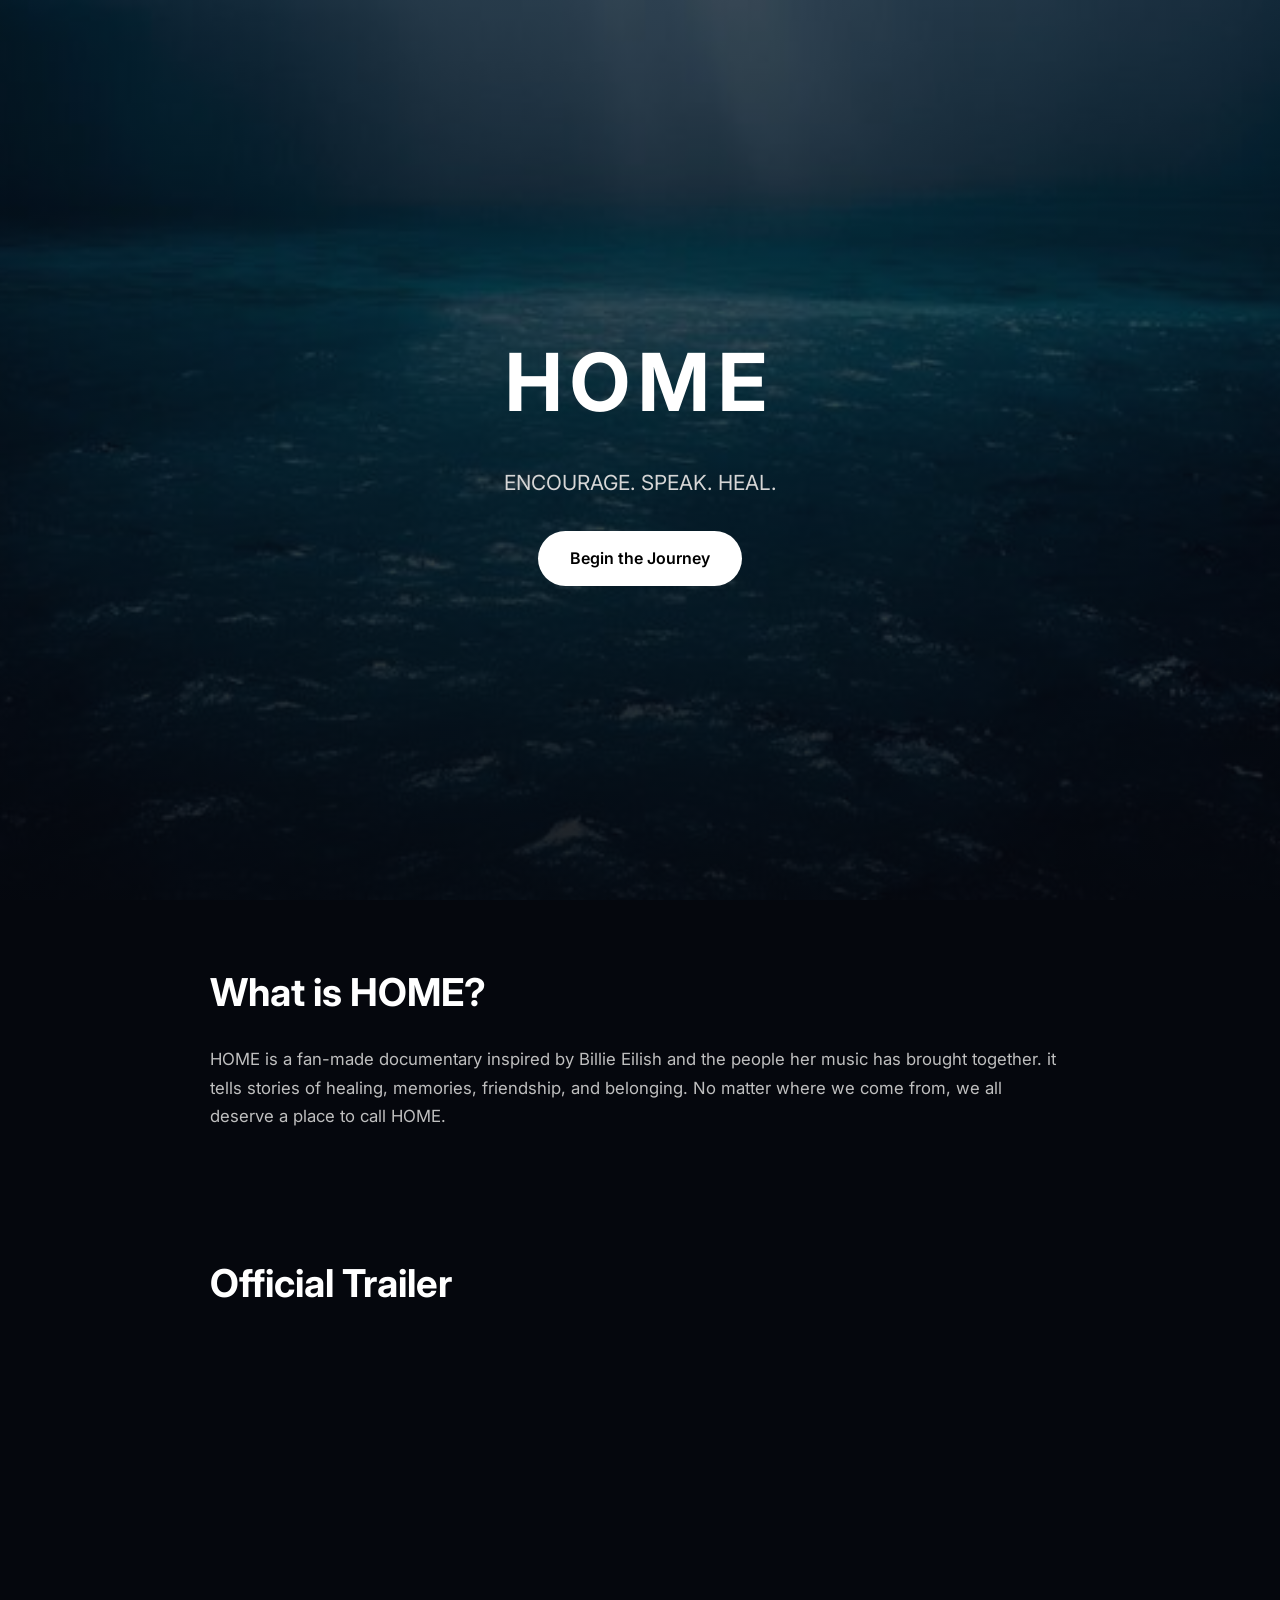
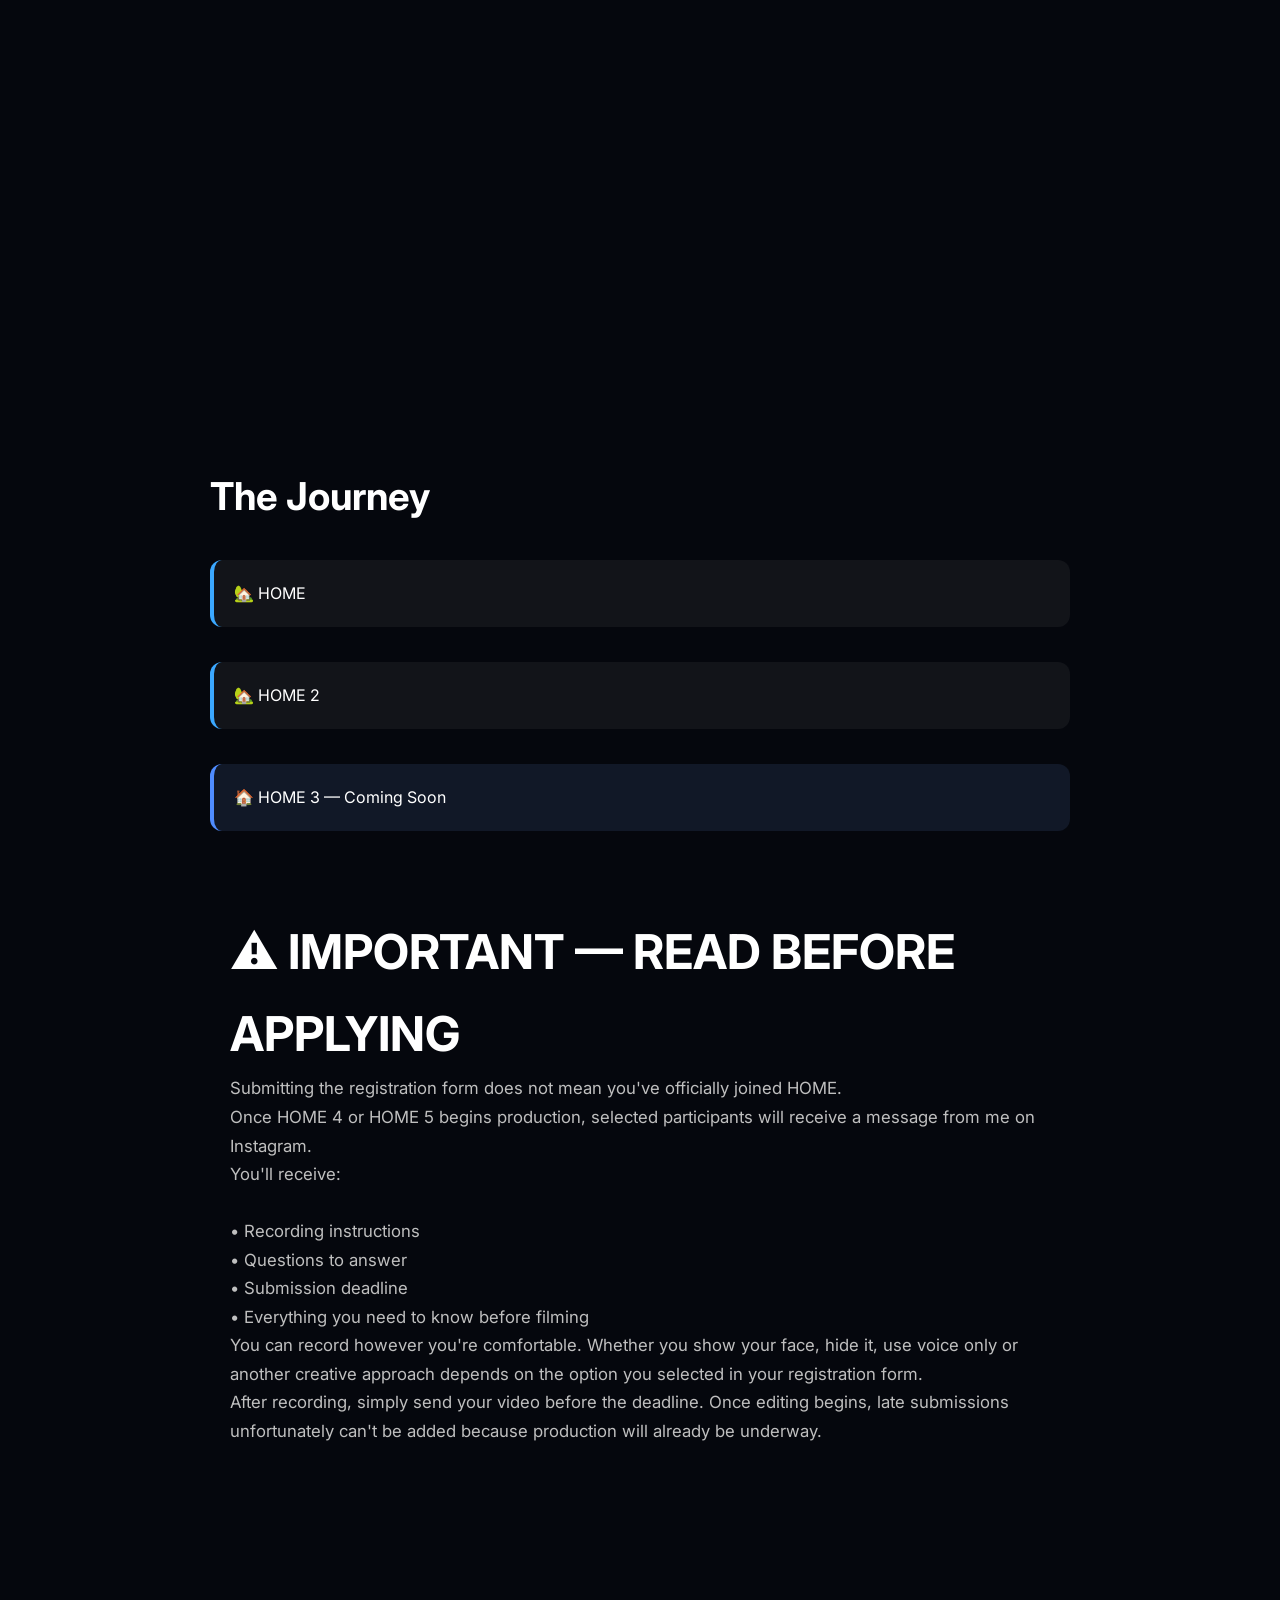
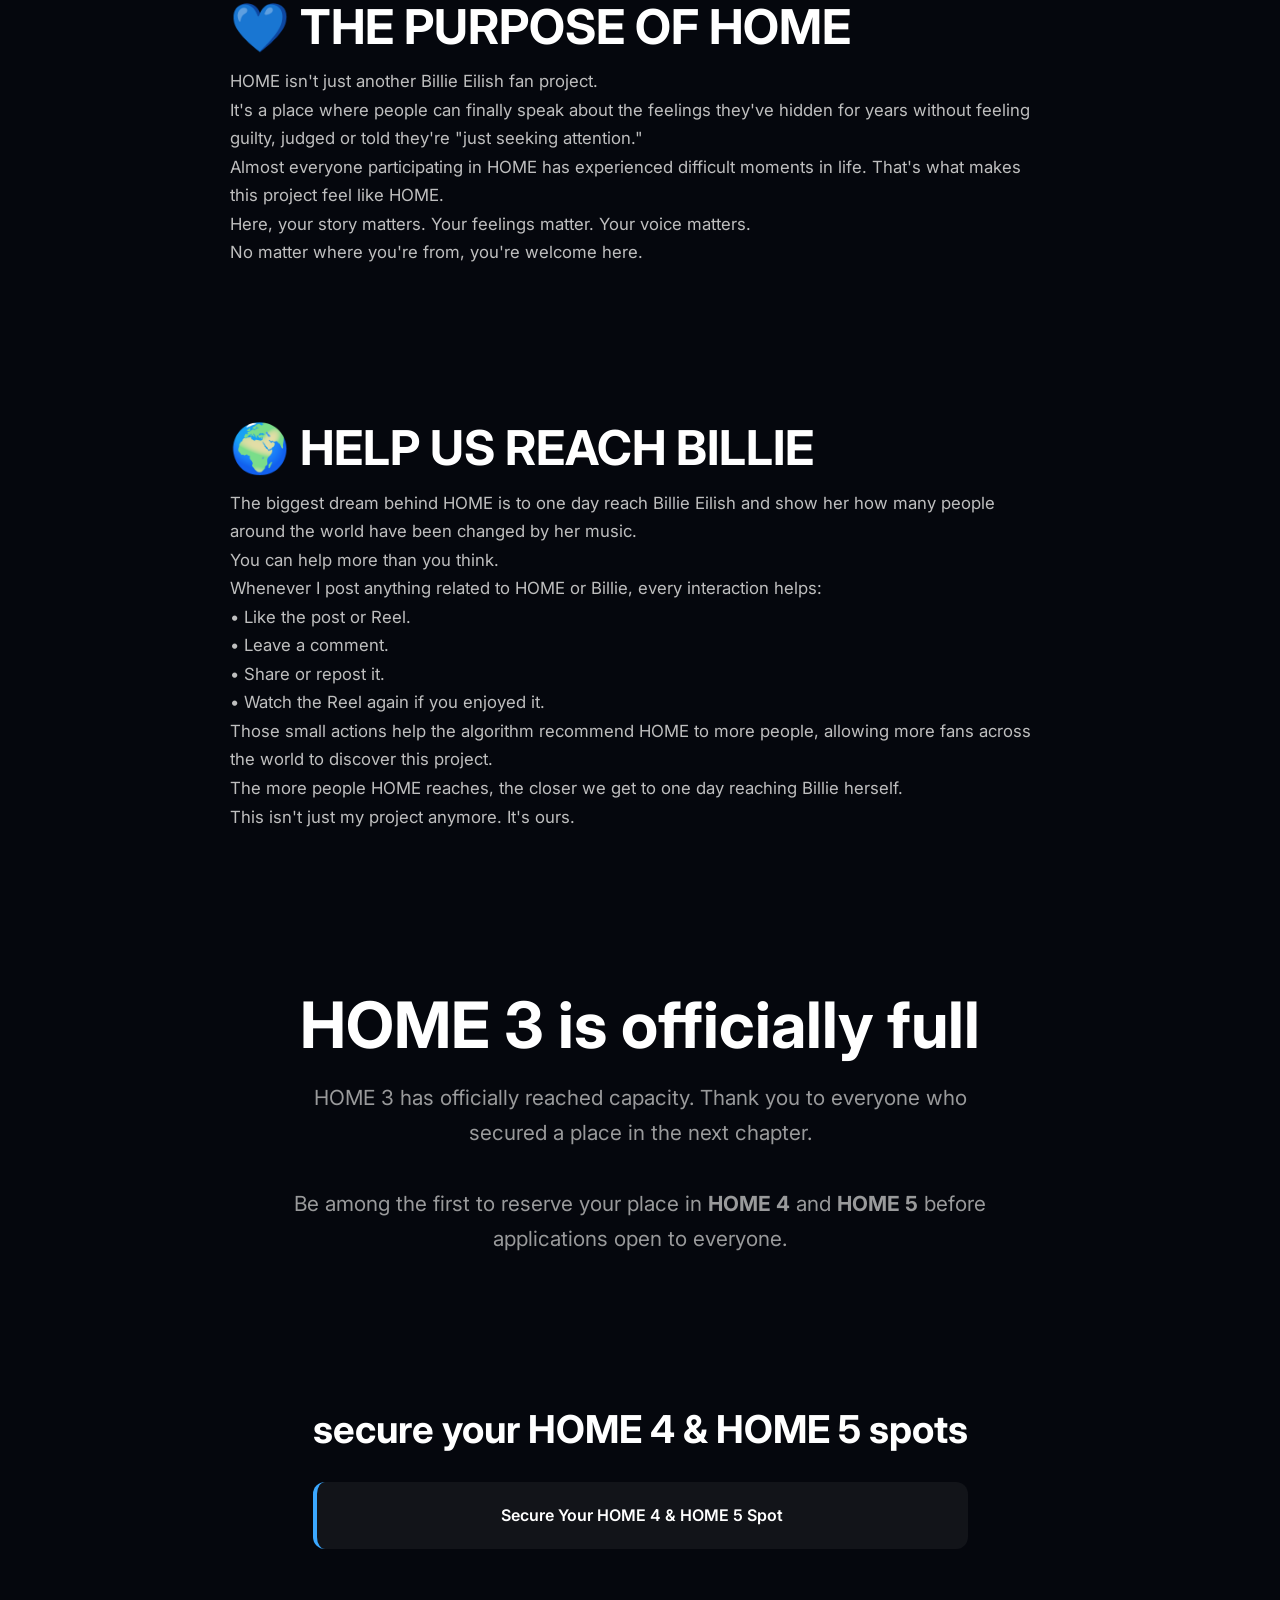
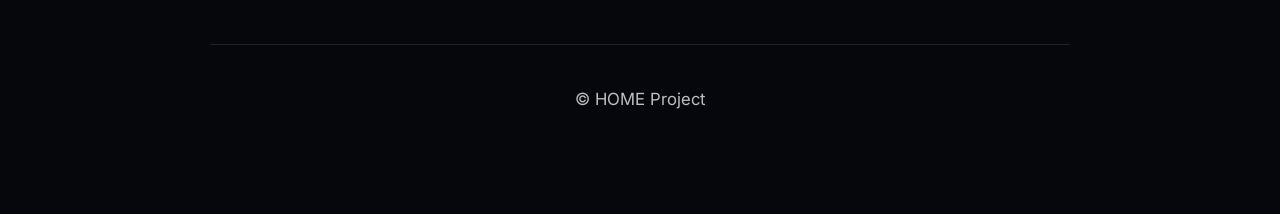
==== index.html @ d03b9bc5 "Update index.html" ====
<!DOCTYPE html>
<html lang="en">
<head>
    <meta charset="UTF-8">
    <meta name="viewport" content="width=device-width, initial-scale=1.0">
    <title>HOME</title>

    <link rel="stylesheet" href="style.css">

    <link rel="preconnect" href="https://fonts.googleapis.com">
    <link rel="preconnect" href="https://fonts.gstatic.com" crossorigin>
    <link href="https://fonts.googleapis.com/css2?family=Inter:wght@300;400;600;700&display=swap" rel="stylesheet">
</head>

<body>

    <!-- Hero Section -->
    <section class="hero">
        <div class="overlay">
            <h1>HOME</h1>
            <p>ENCOURAGE. SPEAK. HEAL.</p>

            <a href="#about" class="btn">
                Begin the Journey
            </a>
        </div>
    </section>

    <!-- About -->
    <section id="about" class="section">
        <h2>What is HOME?</h2>

        <p>
            HOME is a fan-made documentary inspired by Billie Eilish and the people her music has brought together. it tells stories of healing, memories, friendship, and belonging. No matter where we come from, we all deserve a place to call HOME.

        </p>
    </section>

    <!-- Trailer -->
    <section class="section">
        <h2>Official Trailer</h2>

       <iframe
    width="100%"
    height="600"
    src="https://www.youtube.com/embed/Ijnm8TdMOXc"
    title="HOME Official Trailer"
    frameborder="0"
    allow="accelerometer; autoplay; clipboard-write; encrypted-media; gyroscope; picture-in-picture"
    referrerpolicy="strict-origin-when-cross-origin"
    allowfullscreen>
</iframe>
    </section>

    <!-- Timeline -->
    <section class="section">
        <h2>The Journey</h2>

        <div class="timeline">
            <a href="home1.html">🏡 HOME</a>
            <a href="home2.html">🏡 HOME 2</a>
            <div>🏠 HOME 3 — Coming Soon</div>

            <section class="section">

<h1 style="font-size:3rem;">
⚠️ IMPORTANT — READ BEFORE APPLYING
</h1>

<p>
Submitting the registration form does not mean you've officially joined HOME.
</p>

<p>
Once HOME 4 or HOME 5 begins production, selected participants will receive a message from me on Instagram.
</p>

<p>
You'll receive:
<br><br>

• Recording instructions
<br>
• Questions to answer
<br>
• Submission deadline
<br>
• Everything you need to know before filming
</p>

<p>
You can record however you're comfortable. Whether you show your face, hide it, use voice only or another creative approach depends on the option you selected in your registration form.
</p>

<p>
After recording, simply send your video before the deadline.
Once editing begins, late submissions unfortunately can't be added because production will already be underway.
</p>

</section>

<section class="section">

<h1 style="font-size:3rem;">
💙 THE PURPOSE OF HOME
</h1>

<p>
HOME isn't just another Billie Eilish fan project.
</p>

<p>
It's a place where people can finally speak about the feelings they've hidden for years without feeling guilty, judged or told they're "just seeking attention."
</p>

<p>
Almost everyone participating in HOME has experienced difficult moments in life.
That's what makes this project feel like HOME.
</p>

<p>
Here, your story matters.
Your feelings matter.
Your voice matters.
</p>

<p>
No matter where you're from, you're welcome here.
</p>

</section>

<section class="section">

<h1 style="font-size:3rem;">
🌍 HELP US REACH BILLIE
</h1>

<p>
The biggest dream behind HOME is to one day reach Billie Eilish and show her how many people around the world have been changed by her music.
</p>

<p>
You can help more than you think.
</p>

<p>
Whenever I post anything related to HOME or Billie, every interaction helps:
</p>

<p>

• Like the post or Reel.
<br>
• Leave a comment.
<br>
• Share or repost it.
<br>
• Watch the Reel again if you enjoyed it.
</p>

<p>
Those small actions help the algorithm recommend HOME to more people, allowing more fans across the world to discover this project.
</p>

<p>
The more people HOME reaches, the closer we get to one day reaching Billie herself.
</p>

<p>
This isn't just my project anymore.
It's ours.
</p>

</section>

        
<section class="section" style="text-align:center; display:flex; flex-direction:column; justify-content:center;">

    <h1 style="font-size:4rem;">
        HOME 3 is officially full
    </h1>

    <p style="font-size:1.3rem; opacity:0.8; max-width:700px; margin:auto;">
HOME 3 has officially reached capacity. Thank you to everyone who secured a place in the next chapter.

<br><br>

Be among the first to reserve your place in <strong>HOME 4</strong> and <strong>HOME 5</strong> before applications open to everyone.
    </p>


    </section>

    <!-- Join -->
    <section class="section join">
        <h2>secure your HOME 4 & HOME 5 spots</h2>

        <a href="https://docs.google.com/forms/d/e/1FAIpQLSe2xCIo1htTTafjM4KV-1o0V1yrP7_ts6EpZTBmixMia0CZ0A/viewform?usp=publish-editor" class="btn">
            Secure Your HOME 4 & HOME 5 Spot
        </a>
    </section>

    <footer>
        <p>© HOME Project</p>
    </footer>

    <script src="script.js"></script>

</body>
</html>
---- style.css ----
* {
    margin: 0;
    padding: 0;
    box-sizing: border-box;
}

html {
    scroll-behavior: smooth;
}

body {
    font-family: 'Inter', sans-serif;
    background: #05070d;
    color: white;
    line-height: 1.7;
}

.hero {
    height: 100vh;
    background: linear-gradient(rgba(5,7,13,0.6), rgba(5,7,13,0.9)),
                url("OCEAN.jpg");
    background-size: cover;
    background-position: center;
    display: flex;
    align-items: center;
    justify-content: center;
    text-align: center;
}

.overlay h1 {
    font-size: 5rem;
    letter-spacing: 8px;
    margin-bottom: 15px;
}

.overlay p {
    font-size: 1.3rem;
    color: #d6d6d6;
    margin-bottom: 30px;
}

.btn {
    display: inline-block;
    padding: 14px 32px;
    background: white;
    color: black;
    text-decoration: none;
    border-radius: 50px;
    font-weight: 600;
    transition: 0.3s;
}

.btn:hover {
    transform: translateY(-3px);
    background: #d9d9d9;
}

.section {
    max-width: 900px;
    margin: auto;
    padding: 60px 20px;
}

.section h2 {
    font-size: 2.4rem;
    margin-bottom: 20px;
}

.section p {
    color: #bfbfbf;
    font-size: 1.05rem;
}

video {
    width: 100%;
    border-radius: 16px;
    margin-top: 20px;
}

.timeline {
    display: flex;
    flex-direction: column;
    gap: 20px;
    margin-top: 30px;
}

.timeline div {
    background: #111827;
    padding: 20px;
    border-radius: 12px;
    border-left: 4px solid #4f8cff;
    transition: 0.3s;
}

.timeline div:hover {
    transform: translateX(10px);
}

.join {
    text-align: center;
}

footer {
    text-align: center;
    padding: 40px 20px;
    color: #888;
    border-top: 1px solid #222;
}

@media (max-width: 768px) {
    .overlay h1 {
        font-size: 3rem;
    }

    .overlay p {
        font-size: 1rem;
    }

    .section h2 {
        font-size: 2rem;
    }
}

.timeline a {
    display: block;
    padding: 20px;
    color: white;
    text-decoration: none;
    background: rgba(255,255,255,0.05);
    border-left: 4px solid #3ba8ff;
    border-radius: 12px;
    margin-bottom: 15px;
}
video {
    width: 100%;
    border-radius: 20px;
    box-shadow: 0 15px 40px rgba(0,0,0,0.5);
    margin-top: 20px;
}
.gallery {
    display: grid;
    grid-template-columns: repeat(auto-fit, minmax(220px, 1fr));
    gap: 20px;
    margin-top: 20px;
}

.gallery img {
    width: 100%;
    border-radius: 15px;
    display: block;
    transition: transform 0.3s ease;
}

.gallery img:hover {
    transform: scale(1.03);
}
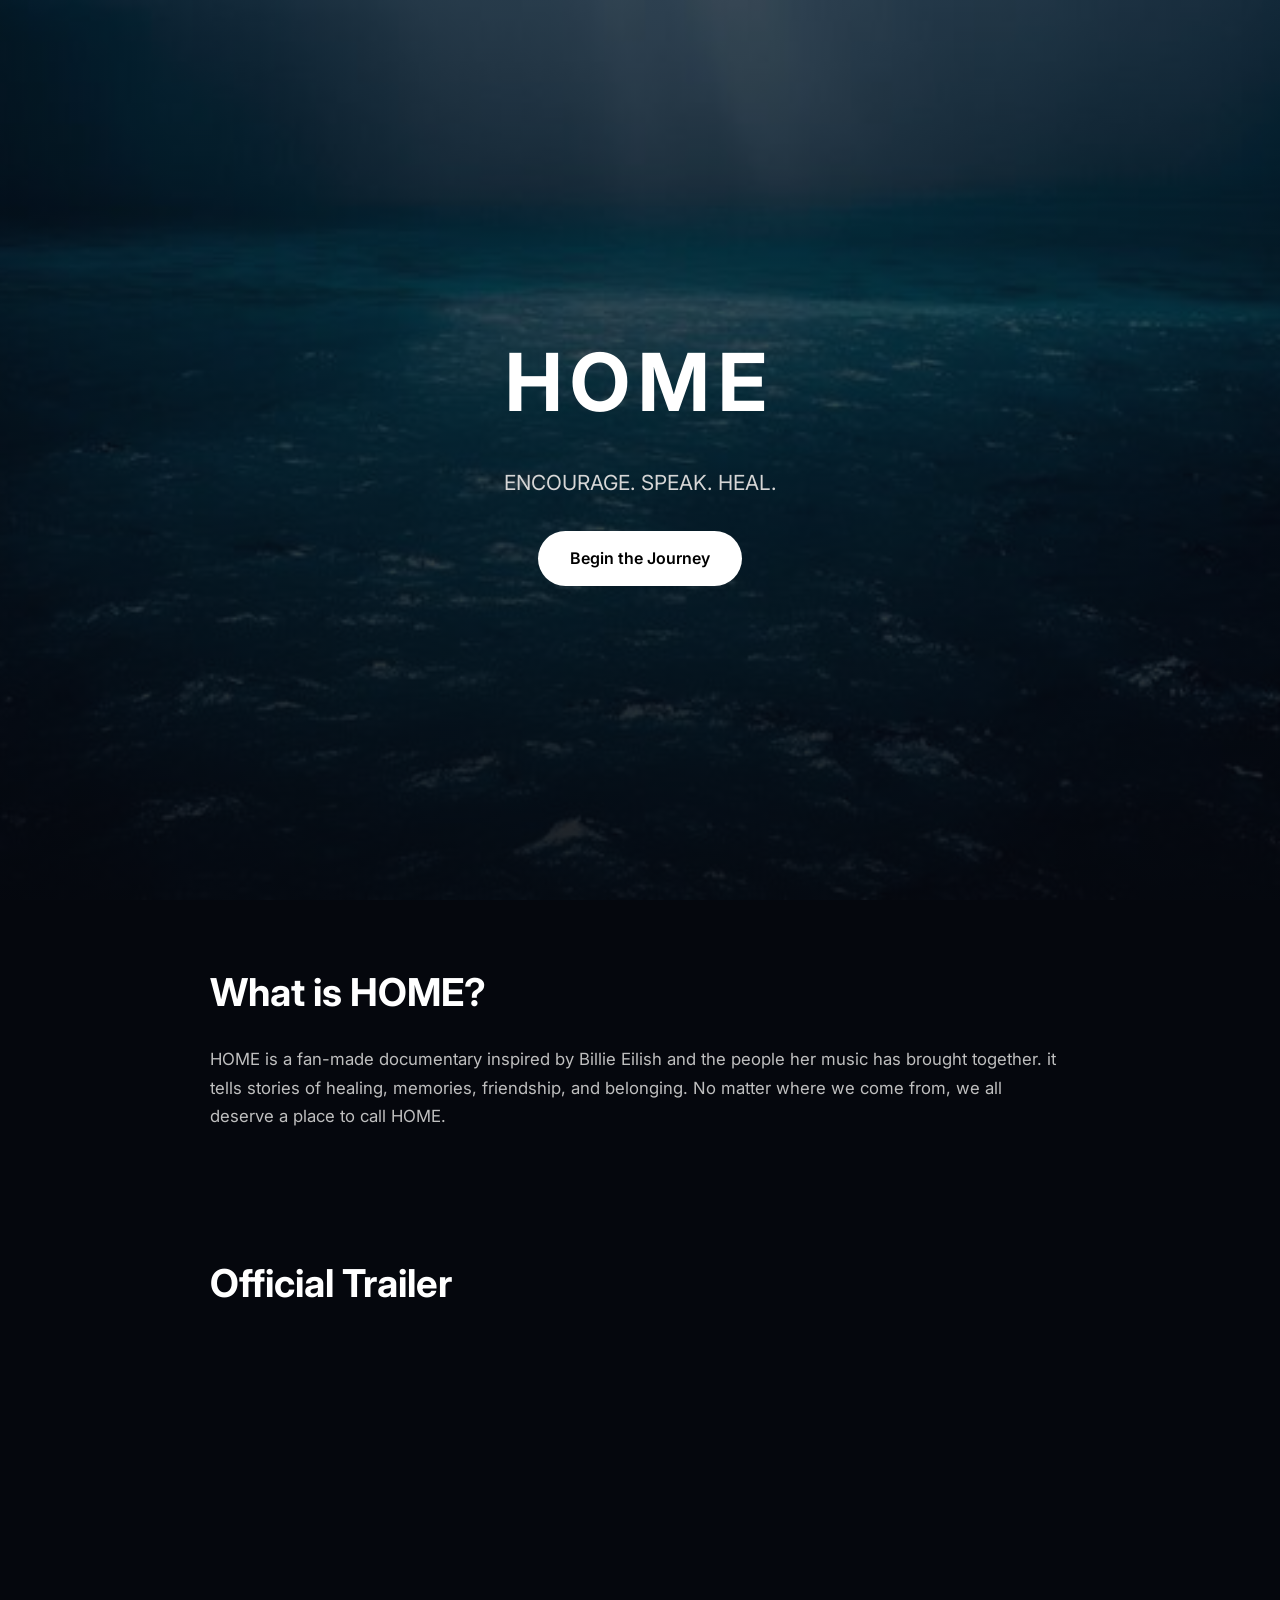
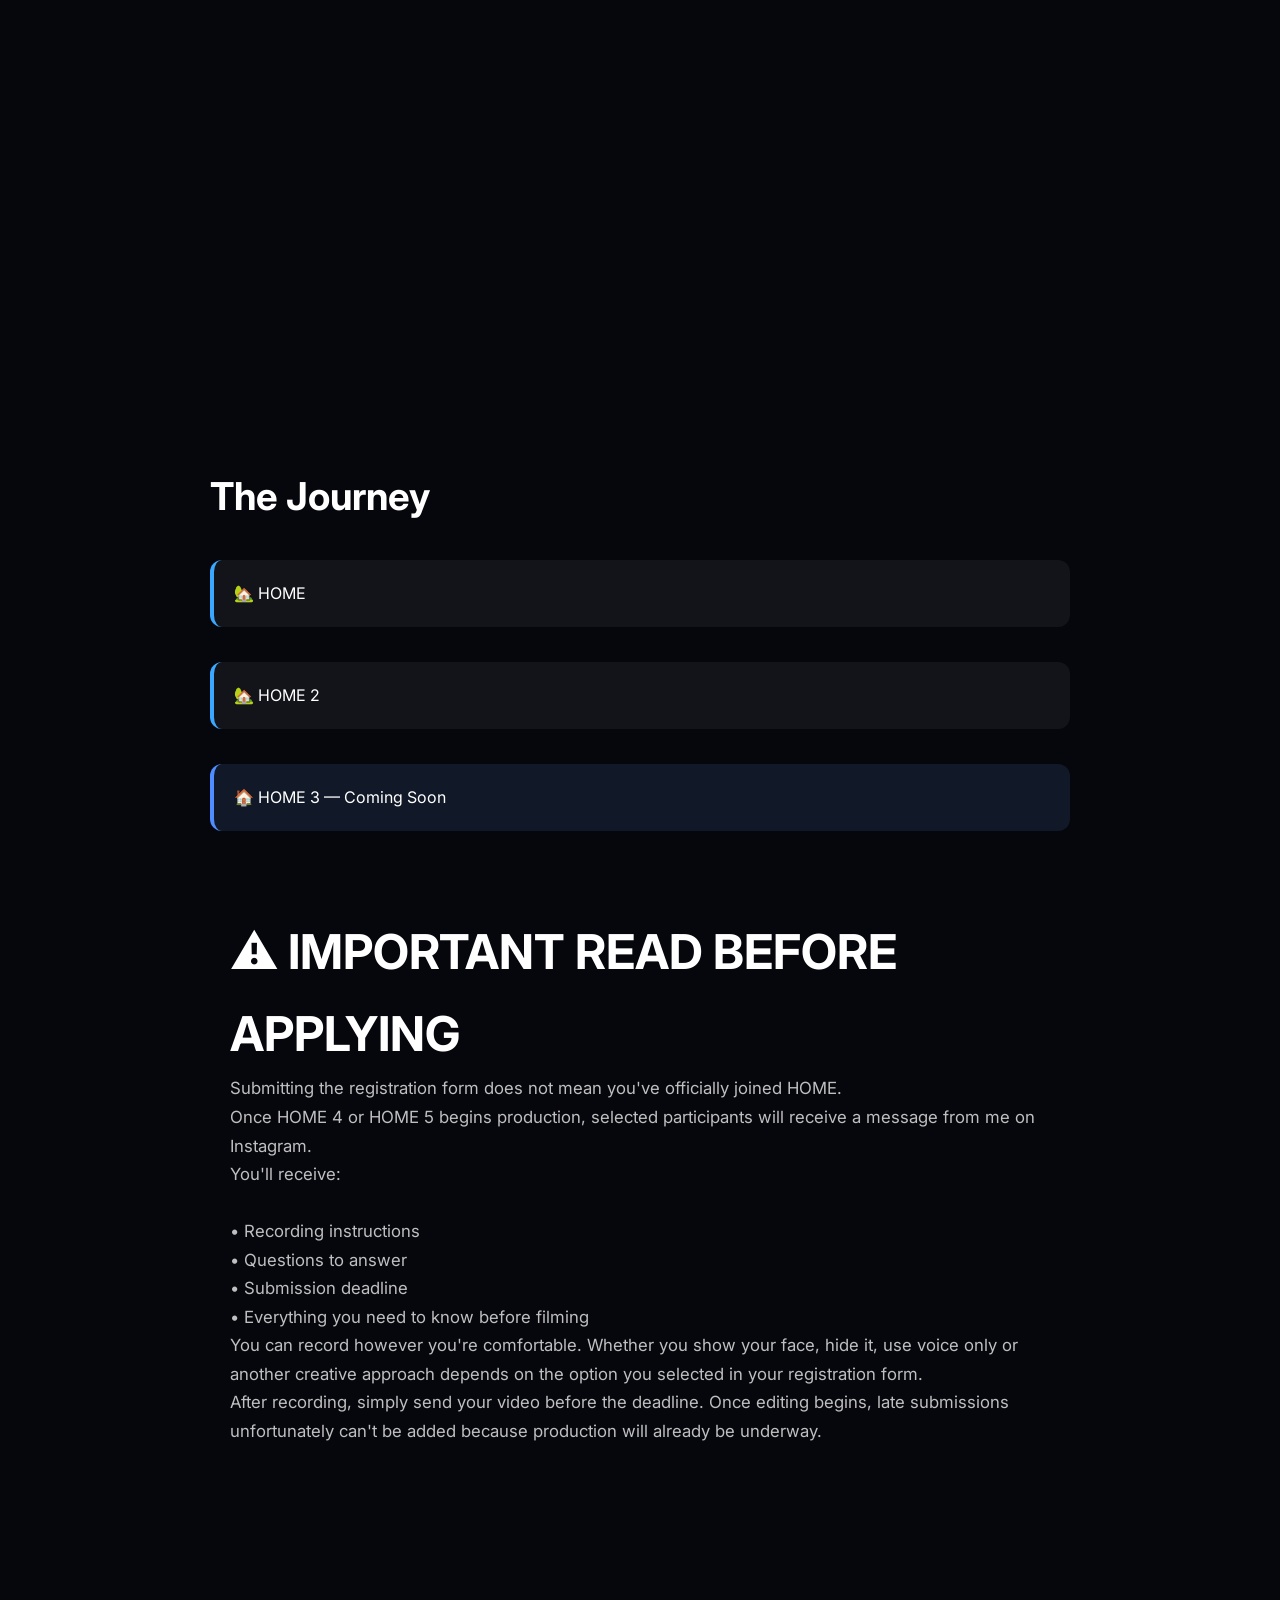
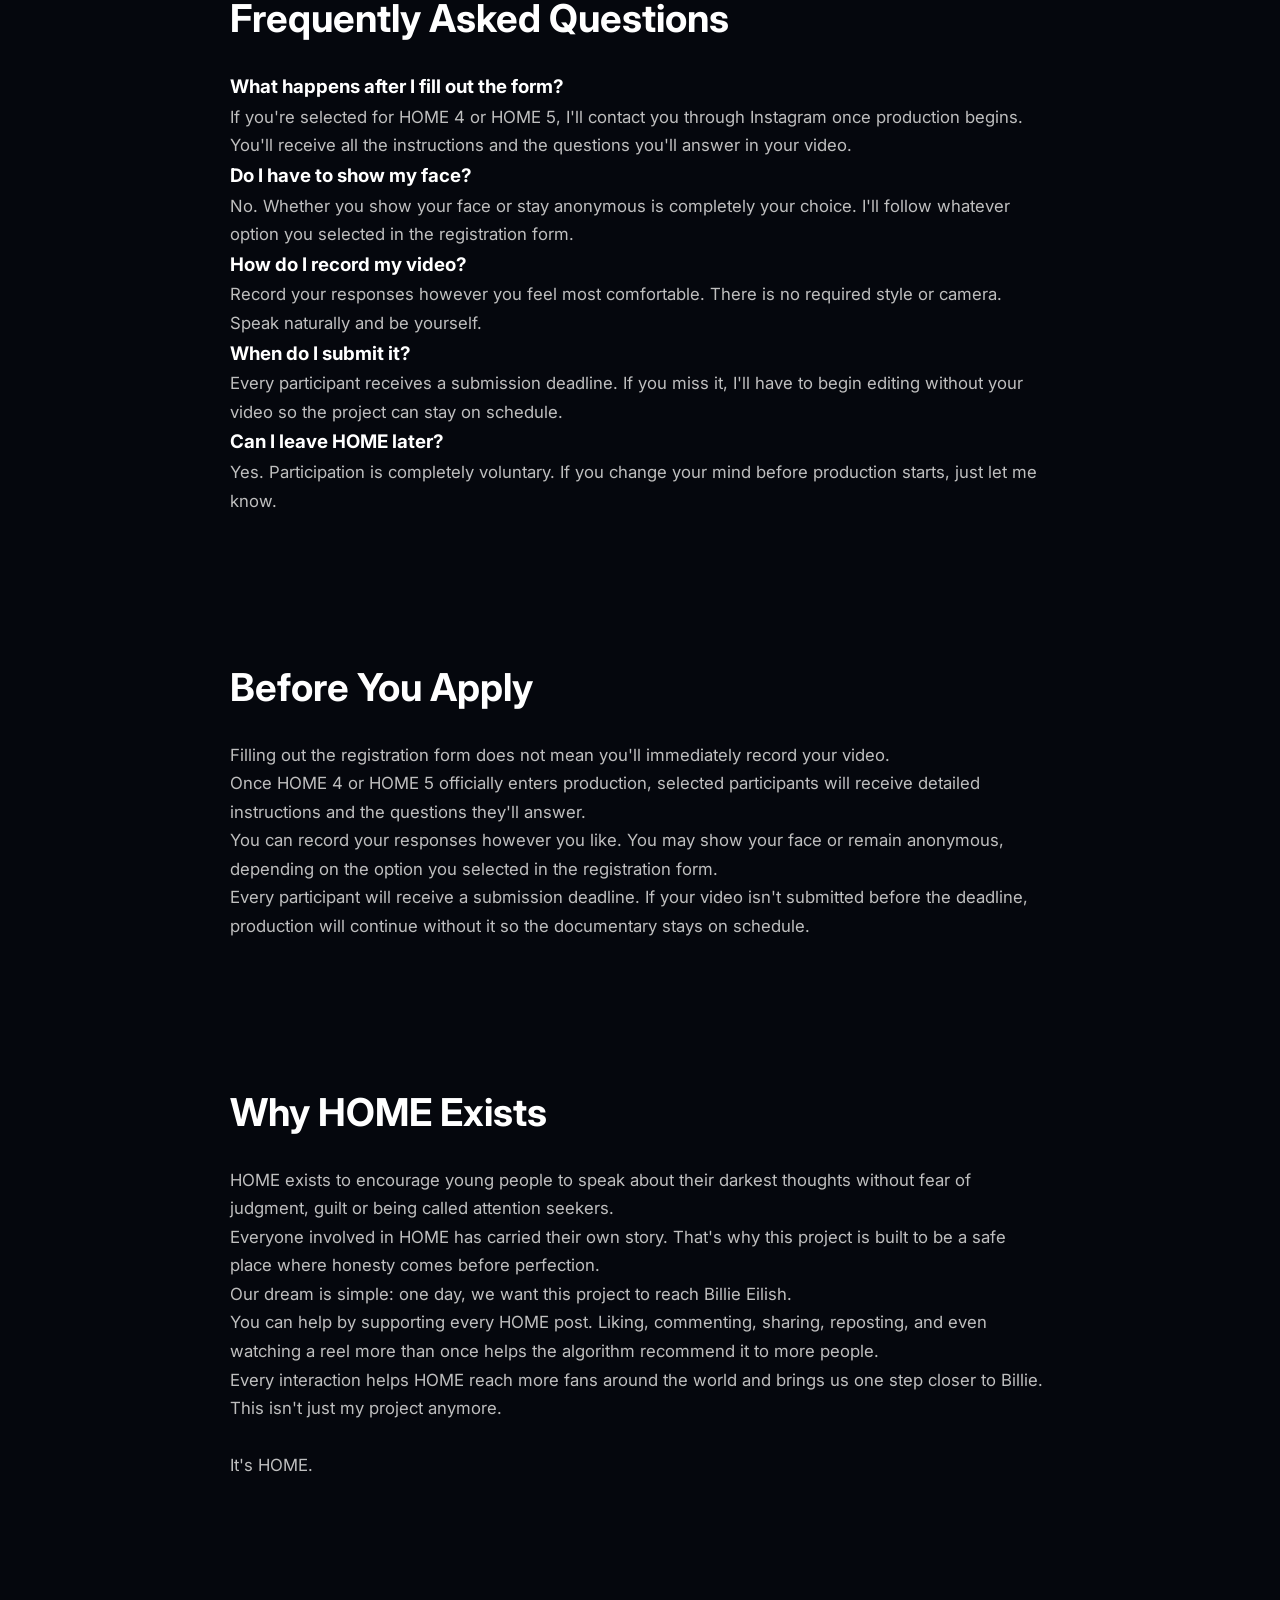
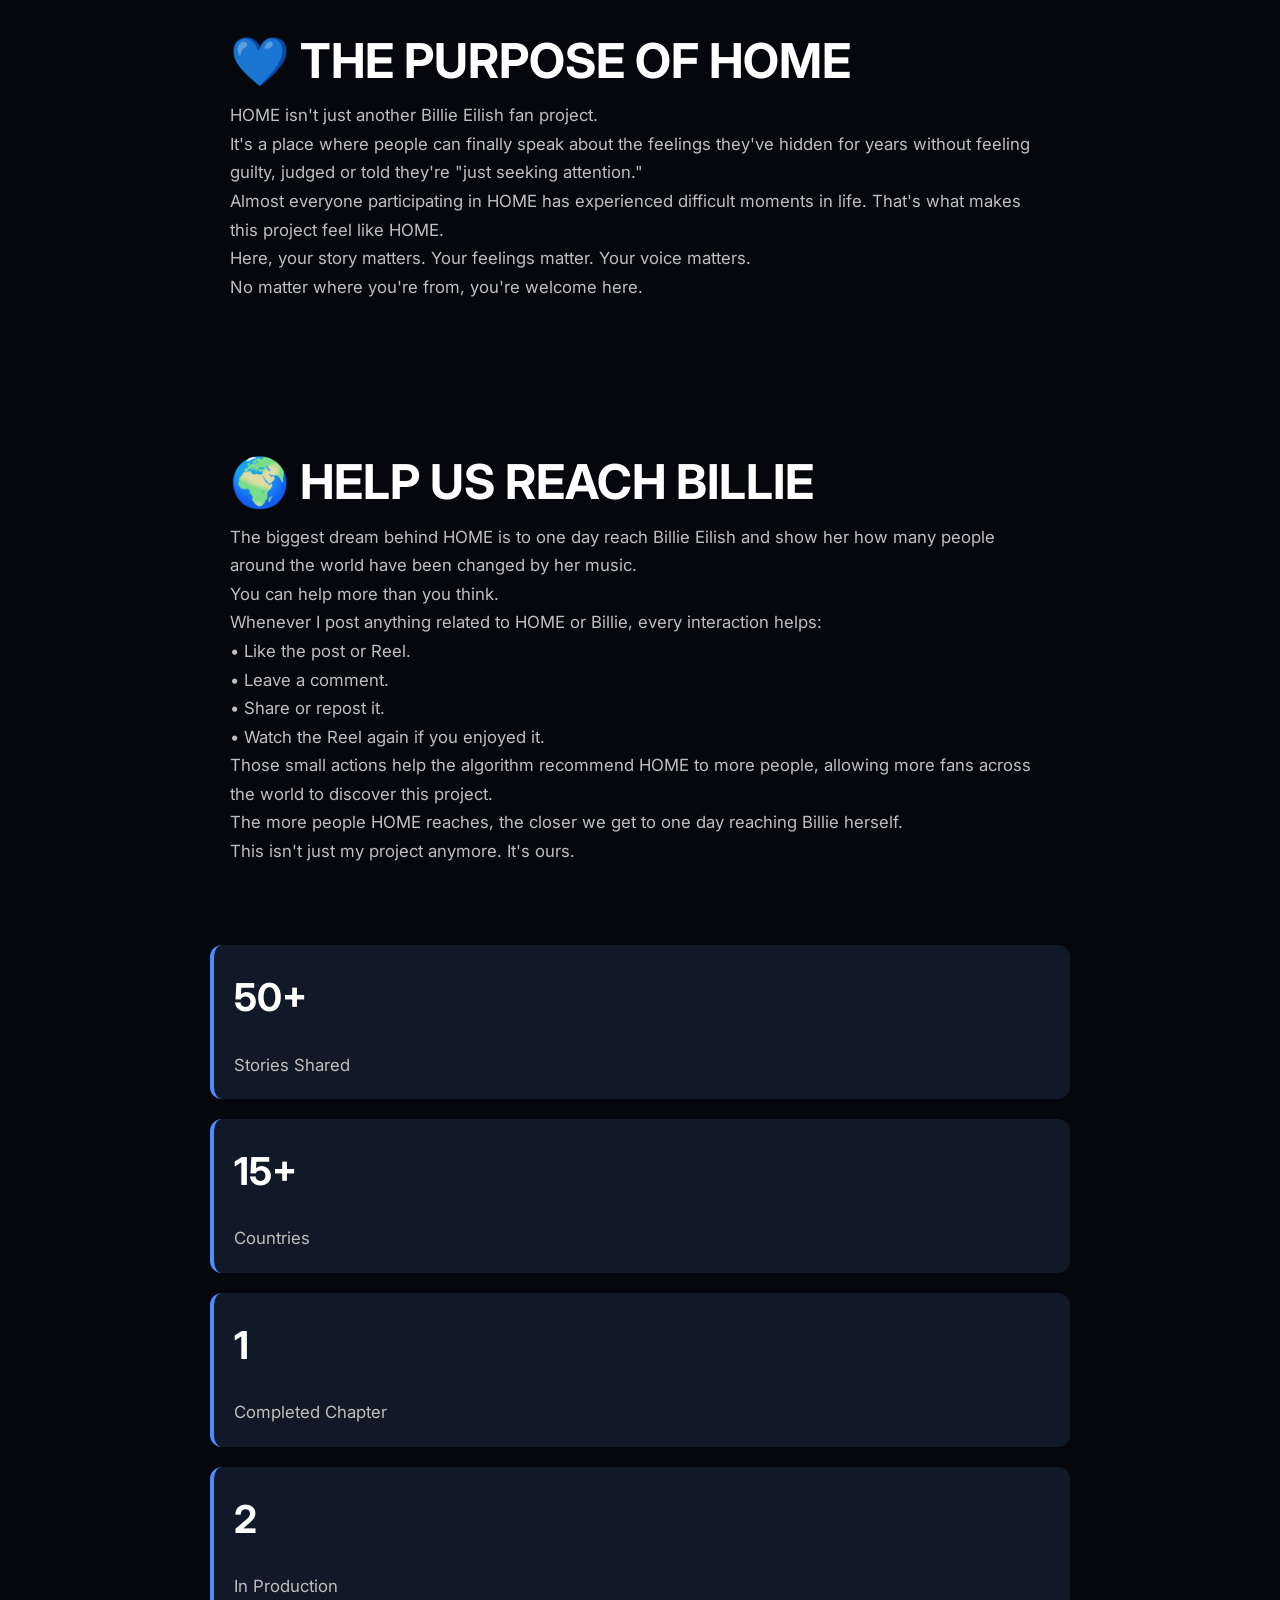
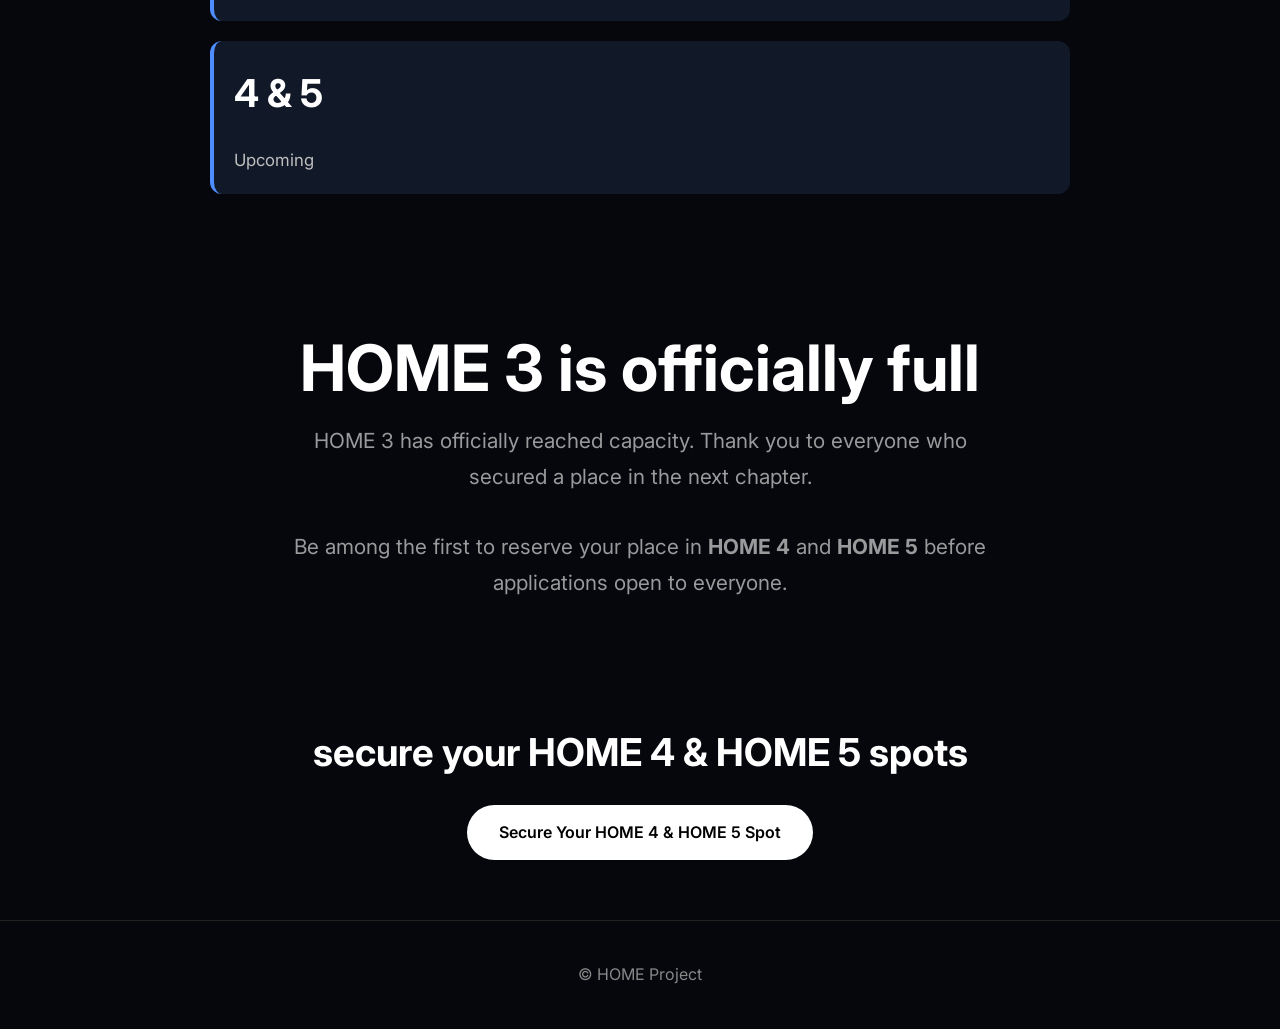
==== commit 15933f5d: "Update index.html" ====
--- a/index.html
+++ b/index.html
@@ -64,7 +64,7 @@
             <section class="section">
 
 <h1 style="font-size:3rem;">
-⚠️ IMPORTANT — READ BEFORE APPLYING
+⚠️ IMPORTANT READ BEFORE APPLYING
 </h1>
 
 <p>
@@ -97,6 +97,97 @@
 Once editing begins, late submissions unfortunately can't be added because production will already be underway.
 </p>
 
+</section>
+
+<section class="section faq">
+    <h2>Frequently Asked Questions</h2>
+
+    <h3>What happens after I fill out the form?</h3>
+    <p>
+        If you're selected for HOME 4 or HOME 5, I'll contact you through Instagram once production begins.
+        You'll receive all the instructions and the questions you'll answer in your video.
+    </p>
+
+    <h3>Do I have to show my face?</h3>
+    <p>
+        No. Whether you show your face or stay anonymous is completely your choice.
+        I'll follow whatever option you selected in the registration form.
+    </p>
+
+    <h3>How do I record my video?</h3>
+    <p>
+        Record your responses however you feel most comfortable. There is no required style or camera.
+        Speak naturally and be yourself.
+    </p>
+
+    <h3>When do I submit it?</h3>
+    <p>
+        Every participant receives a submission deadline. If you miss it, I'll have to begin editing
+        without your video so the project can stay on schedule.
+    </p>
+
+    <h3>Can I leave HOME later?</h3>
+    <p>
+        Yes. Participation is completely voluntary. If you change your mind before production starts,
+        just let me know.
+    </p>
+</section>
+
+<section class="section faq">
+    <h2>Before You Apply</h2>
+
+    <p>
+        Filling out the registration form does not mean you'll immediately record your video.
+    </p>
+
+    <p>
+        Once HOME 4 or HOME 5 officially enters production, selected participants will receive detailed
+        instructions and the questions they'll answer.
+    </p>
+
+    <p>
+        You can record your responses however you like. You may show your face or remain anonymous,
+        depending on the option you selected in the registration form.
+    </p>
+
+    <p>
+        Every participant will receive a submission deadline. If your video isn't submitted before the
+        deadline, production will continue without it so the documentary stays on schedule.
+    </p>
+</section>
+
+<section class="section faq">
+    <h2>Why HOME Exists</h2>
+
+    <p>
+        HOME exists to encourage young people to speak about their darkest thoughts without fear of
+        judgment, guilt or being called attention seekers.
+    </p>
+
+    <p>
+        Everyone involved in HOME has carried their own story. That's why this project is built to be a
+        safe place where honesty comes before perfection.
+    </p>
+
+    <p>
+        Our dream is simple: one day, we want this project to reach Billie Eilish.
+    </p>
+
+    <p>
+        You can help by supporting every HOME post. Liking, commenting, sharing, reposting, and even
+        watching a reel more than once helps the algorithm recommend it to more people.
+    </p>
+
+    <p>
+        Every interaction helps HOME reach more fans around the world and brings us one step closer to
+        Billie.
+    </p>
+
+    <p>
+        This isn't just my project anymore.
+        <br><br>
+        It's HOME.
+    </p>
 </section>
 
 <section class="section">
@@ -174,6 +265,33 @@
 
 </section>
 
+<div class="stat-box">
+<h2>50+</h2>
+<p>Stories Shared</p>
+</div>
+
+<div class="stat-box">
+<h2>15+</h2>
+<p>Countries</p>
+</div>
+
+<div class="stat-box">
+<h2>1</h2>
+<p>Completed Chapter</p>
+</div>
+
+<div class="stat-box">
+<h2>2</h2>
+<p>In Production</p>
+</div>
+
+<div class="stat-box">
+<h2>4 & 5</h2>
+<p>Upcoming</p>
+</div>
+</div>
+</section>
+
         
 <section class="section" style="text-align:center; display:flex; flex-direction:column; justify-content:center;">
 
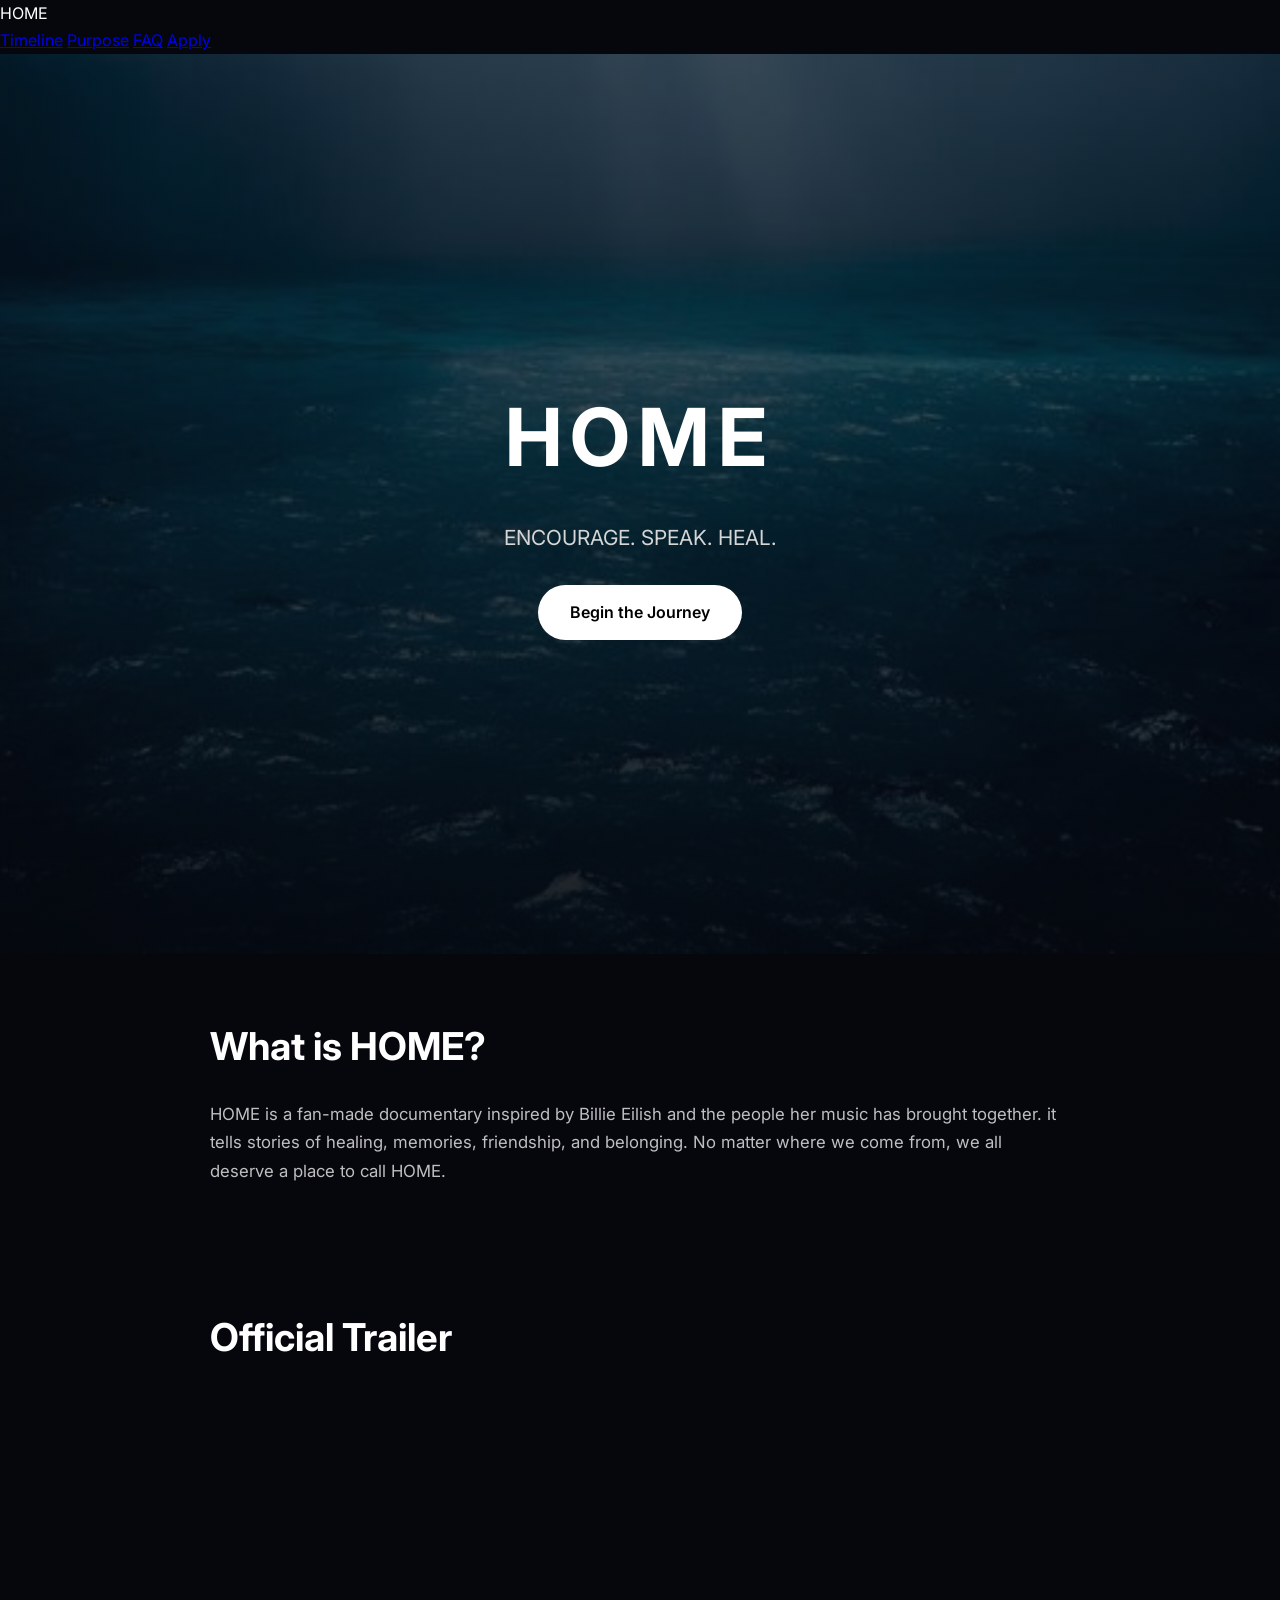
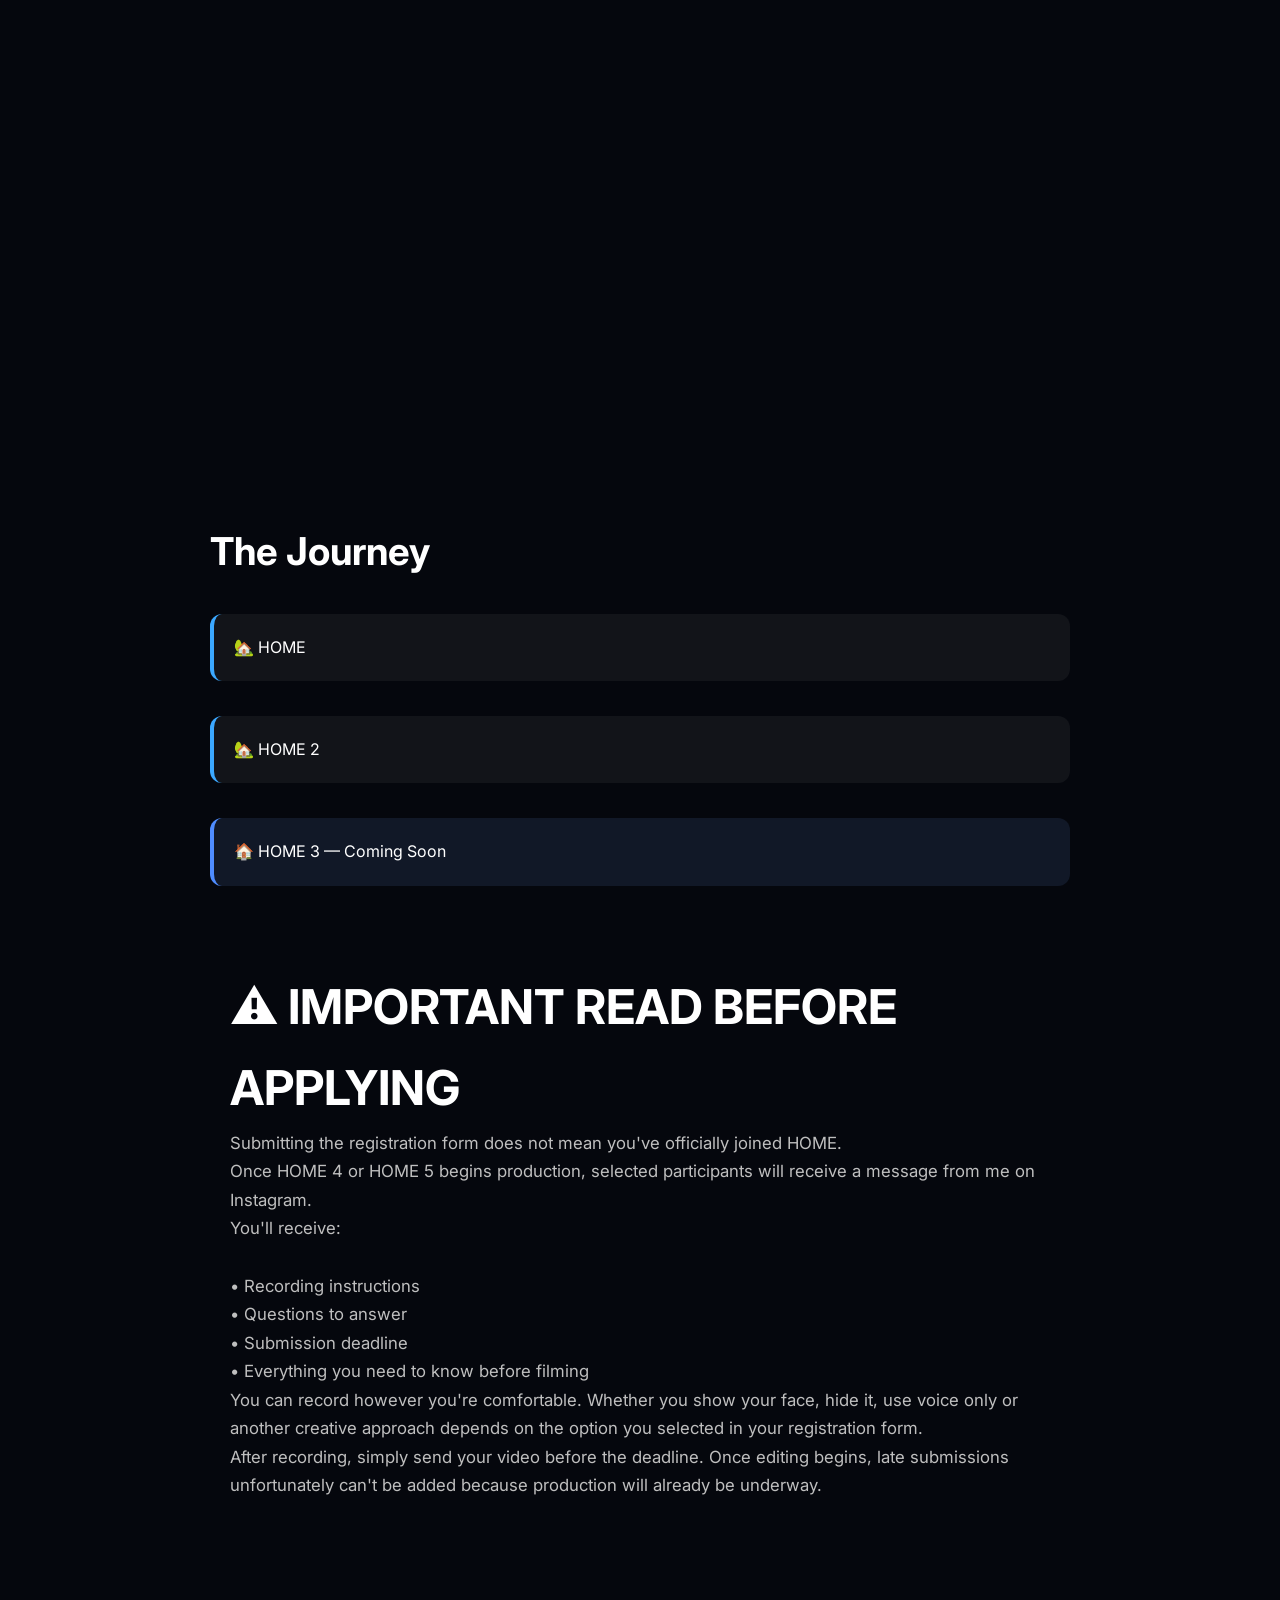
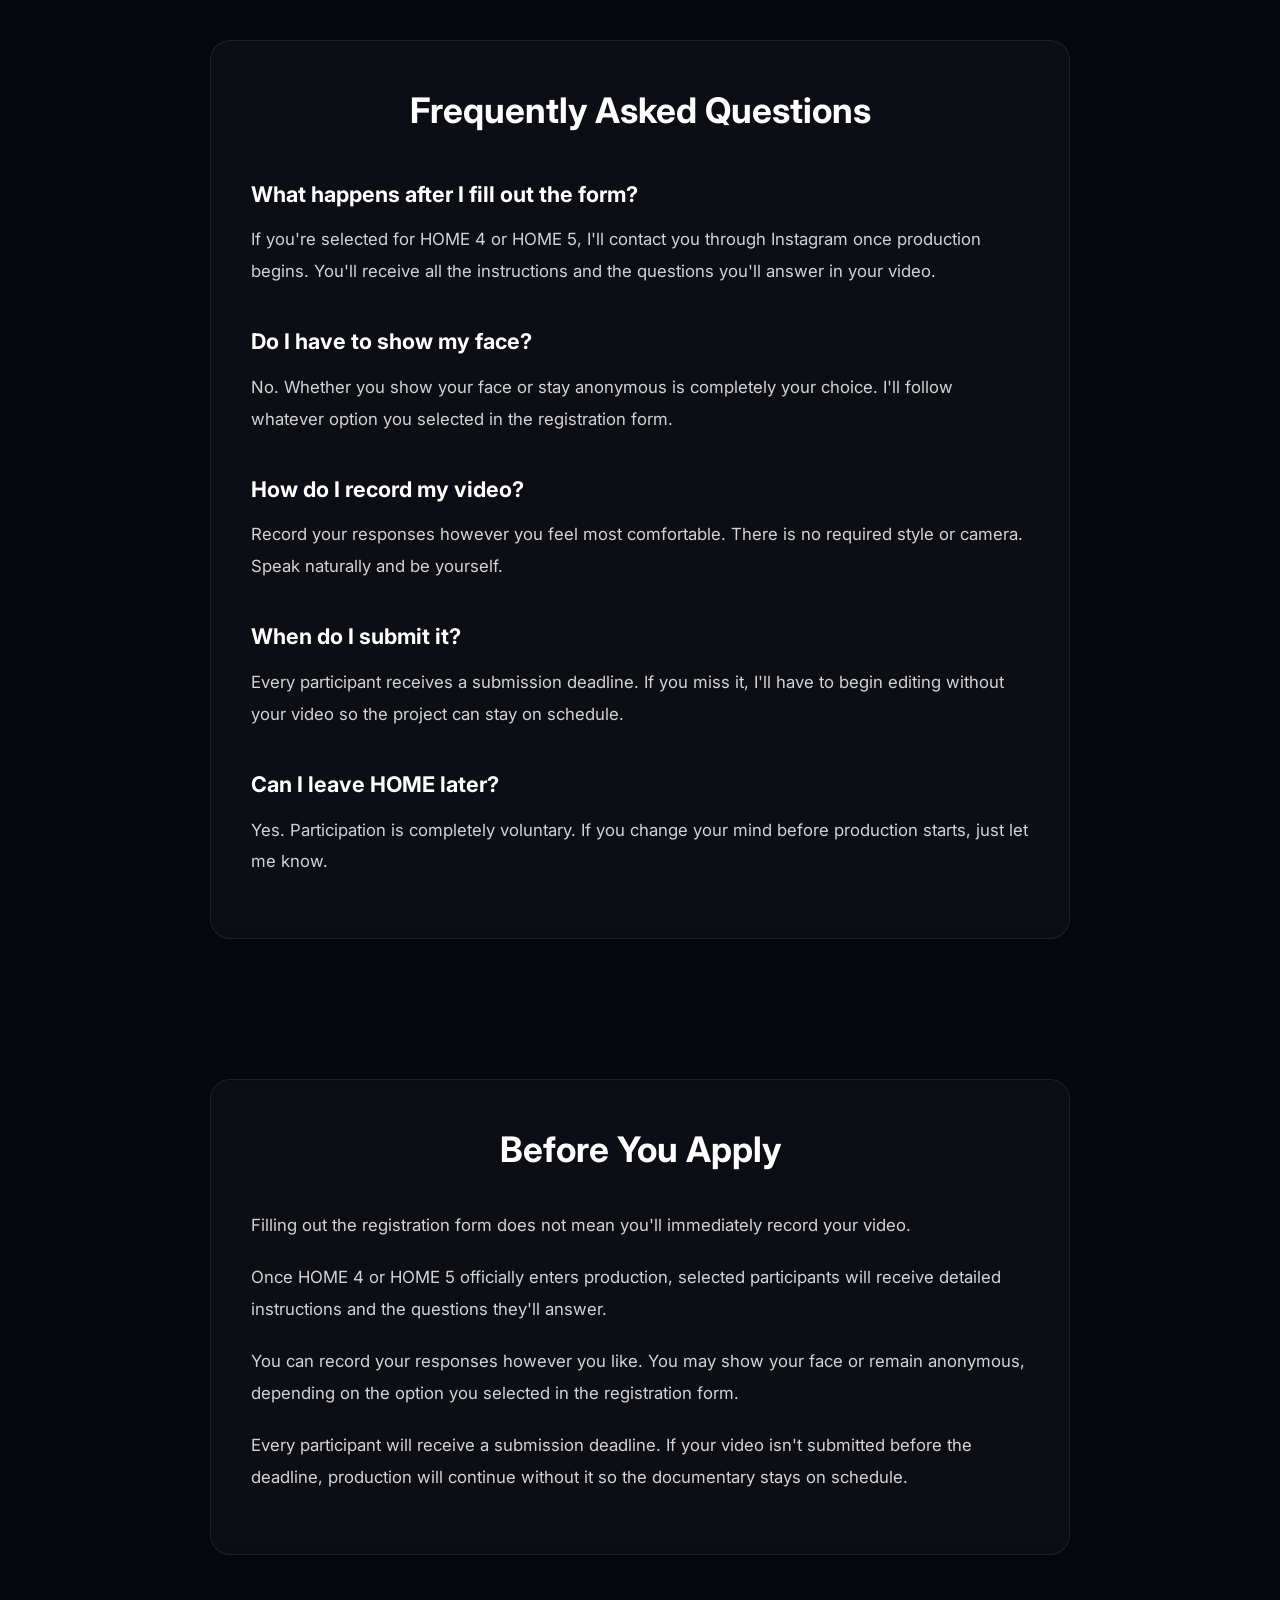
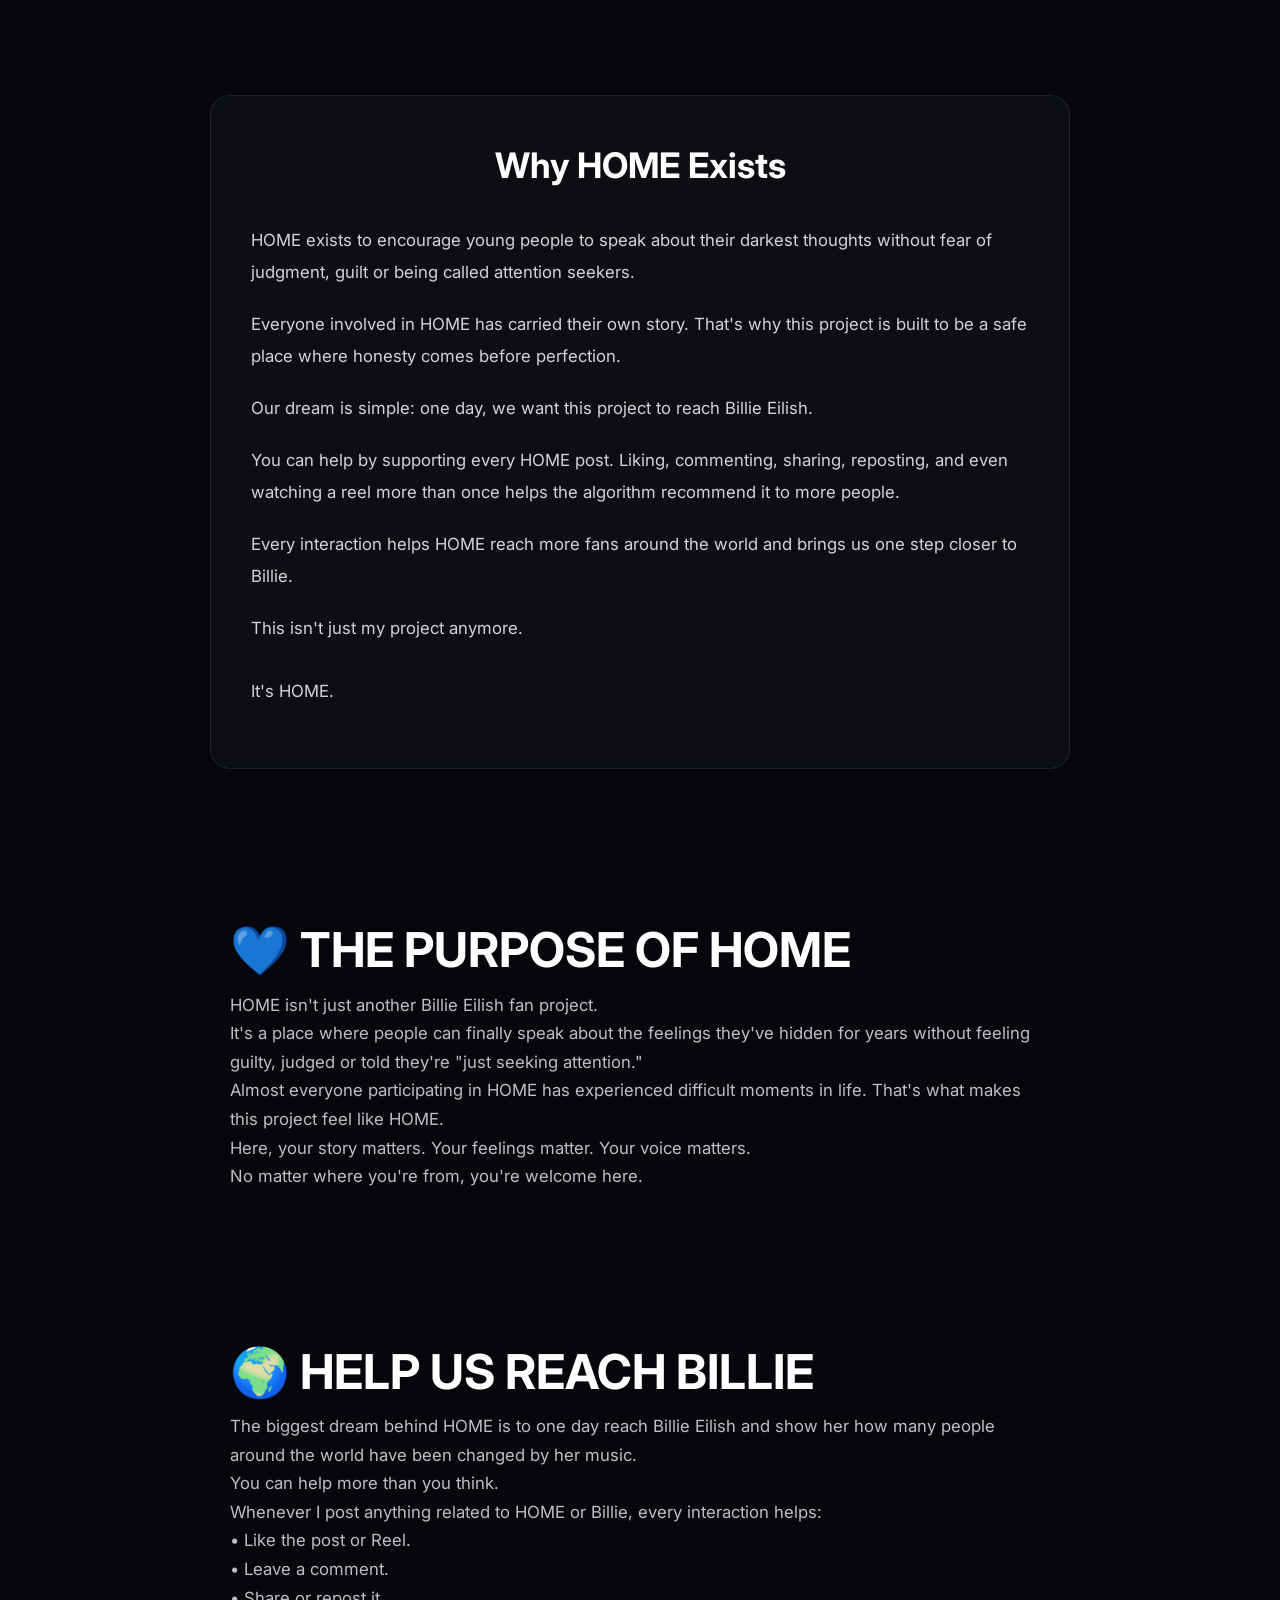
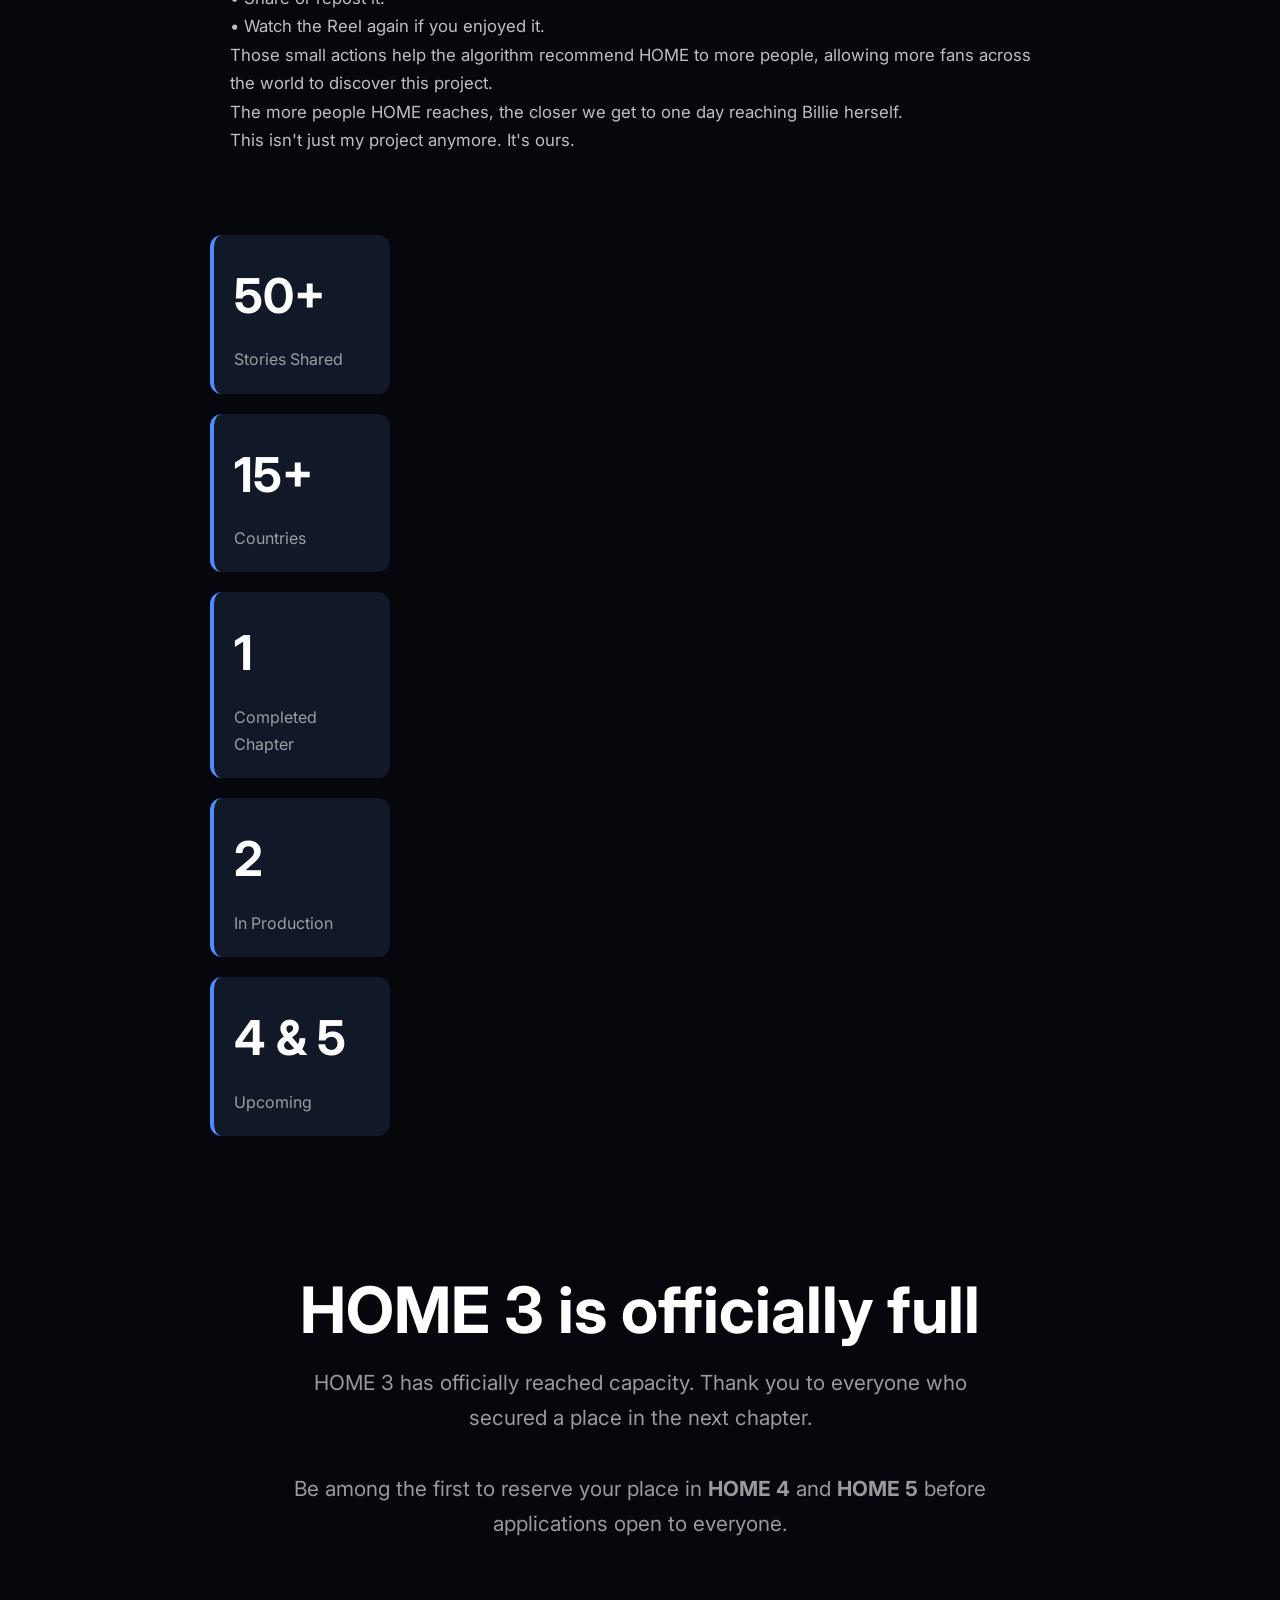
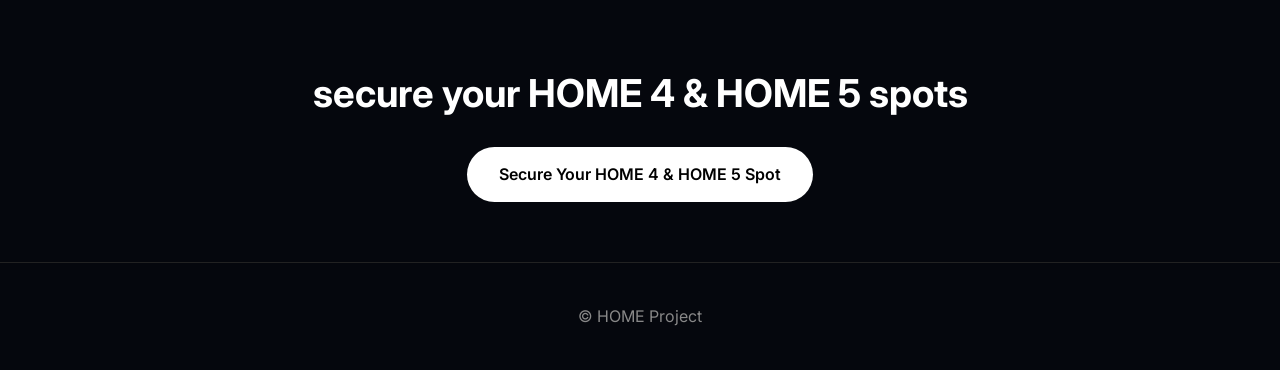
==== commit 58527567: "Update index.html" ====
--- a/index.html
+++ b/index.html
@@ -13,6 +13,17 @@
 </head>
 
 <body>
+
+    <nav class="navbar">
+    <div class="logo">HOME</div>
+
+    <div class="nav-links">
+        <a href="#timeline">Timeline</a>
+        <a href="#purpose">Purpose</a>
+        <a href="#faq">FAQ</a>
+        <a href="#apply">Apply</a>
+    </div>
+</nav>
 
     <!-- Hero Section -->
     <section class="hero">
@@ -53,7 +64,7 @@
     </section>
 
     <!-- Timeline -->
-    <section class="section">
+    <section id="timeline" class="section">
         <h2>The Journey</h2>
 
         <div class="timeline">
@@ -99,7 +110,7 @@
 
 </section>
 
-<section class="section faq">
+<section id="faq" class="section faq">
     <h2>Frequently Asked Questions</h2>
 
     <h3>What happens after I fill out the form?</h3>
@@ -190,7 +201,7 @@
     </p>
 </section>
 
-<section class="section">
+<section id="purpose" class="section">
 
 <h1 style="font-size:3rem;">
 💙 THE PURPOSE OF HOME
@@ -311,7 +322,7 @@
     </section>
 
     <!-- Join -->
-    <section class="section join">
+    <section id="apply" class="section join">
         <h2>secure your HOME 4 & HOME 5 spots</h2>
 
         <a href="https://docs.google.com/forms/d/e/1FAIpQLSe2xCIo1htTTafjM4KV-1o0V1yrP7_ts6EpZTBmixMia0CZ0A/viewform?usp=publish-editor" class="btn">
--- a/style.css
+++ b/style.css
@@ -154,3 +154,79 @@
 .gallery img:hover {
     transform: scale(1.03);
 }
+
+.stats{
+display:flex;
+justify-content:center;
+flex-wrap:wrap;
+gap:30px;
+margin-top:50px;
+}
+
+.stat-box{
+background:rgba(255,255,255,.08);
+padding:30px;
+border-radius:18px;
+width:180px;
+backdrop-filter:blur(10px);
+transition:.3s;
+}
+
+.stat-box:hover{
+transform:translateY(-8px);
+background:rgba(255,255,255,.12);
+}
+
+.stat-box h2{
+font-size:3rem;
+margin:0;
+}
+
+.stat-box p{
+margin-top:10px;
+font-size:1rem;
+opacity:.8;
+}
+
+/* ===== FAQ / Information Sections ===== */
+
+.faq{
+    max-width:900px;
+    margin:60px auto;
+    text-align:left;
+    padding:40px;
+    background:rgba(255,255,255,0.03);
+    border:1px solid rgba(255,255,255,0.08);
+    border-radius:20px;
+    backdrop-filter:blur(8px);
+}
+
+.faq h2{
+    text-align:center;
+    font-size:2.2rem;
+    margin-bottom:30px;
+}
+
+.faq h3{
+    margin-top:35px;
+    margin-bottom:12px;
+    color:#ffffff;
+    font-size:1.35rem;
+}
+
+.faq p{
+    color:#d4d4d4;
+    line-height:1.9;
+    font-size:1.05rem;
+    margin-bottom:20px;
+}
+
+.faq strong{
+    color:#ffffff;
+}
+
+.faq:hover{
+    border-color:rgba(255,255,255,0.18);
+    transform:translateY(-4px);
+    box-shadow:0 15px 35px rgba(0,0,0,0.25);
+}
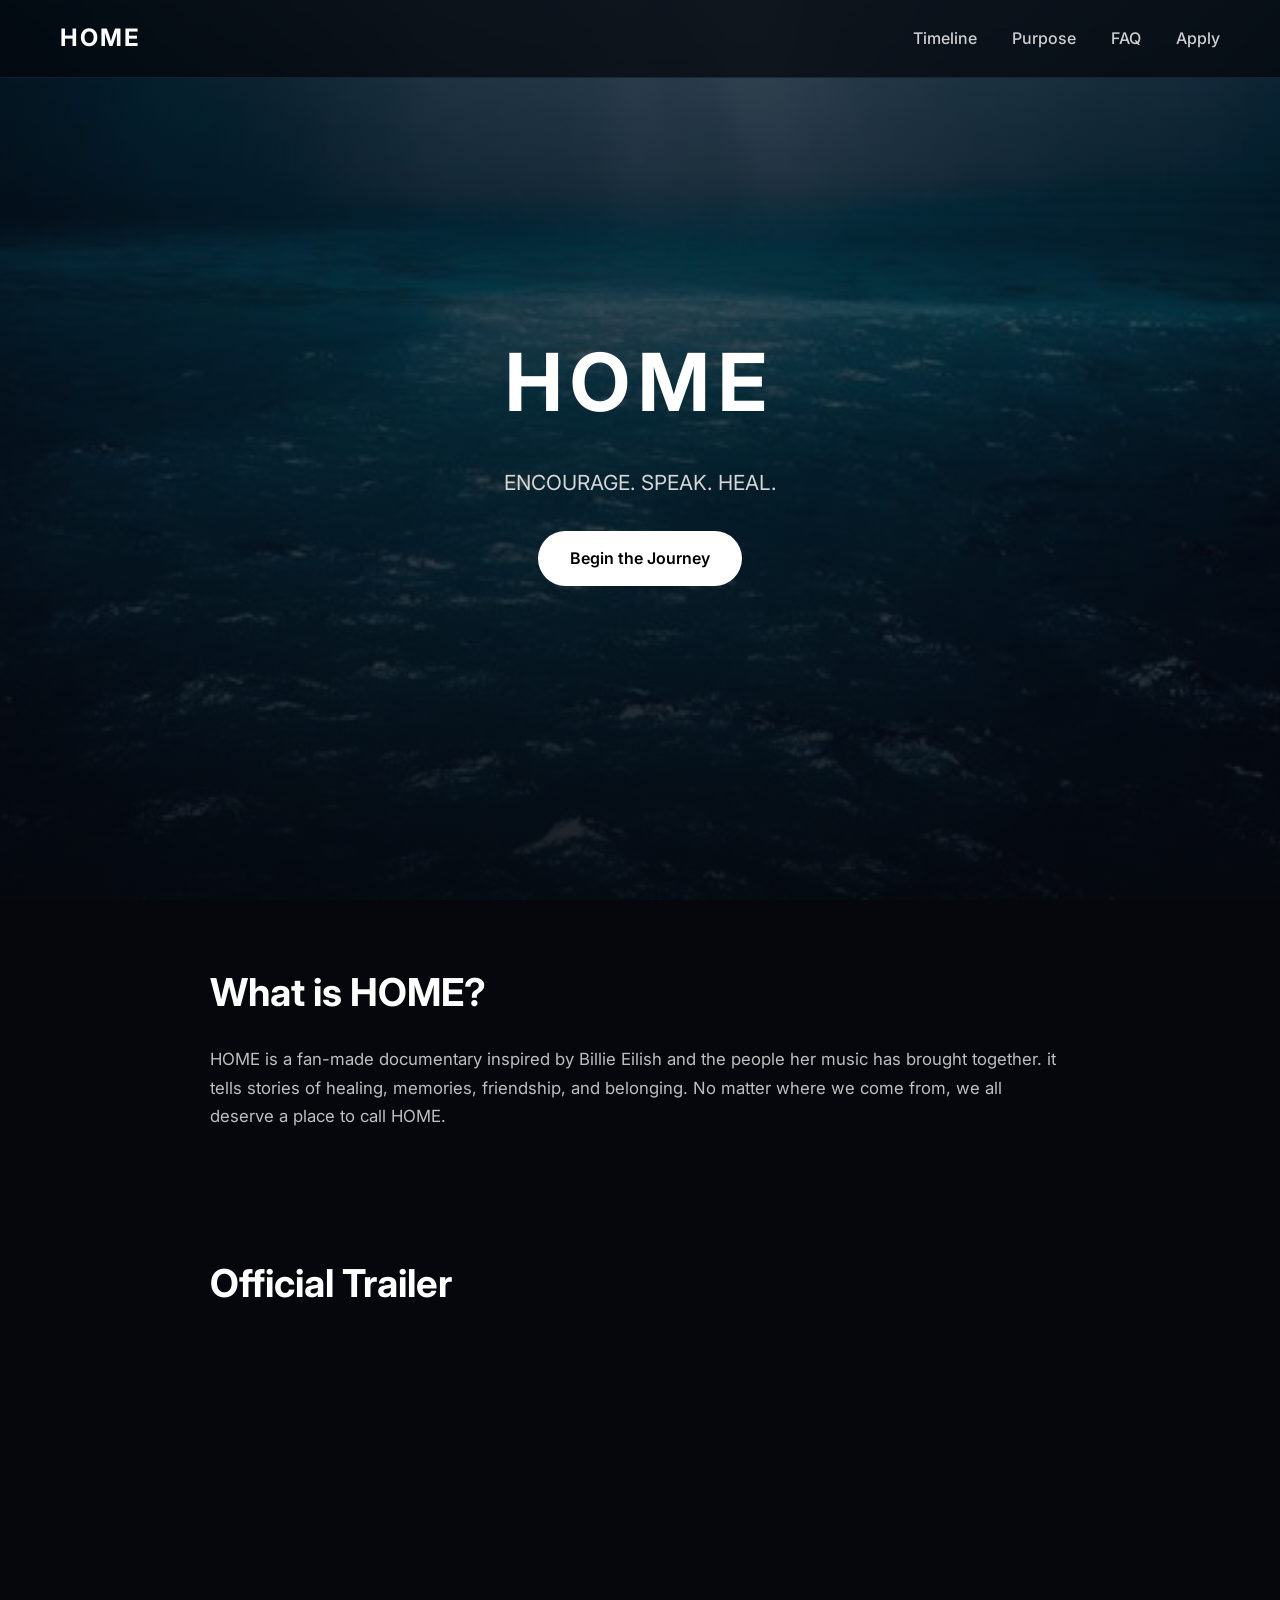
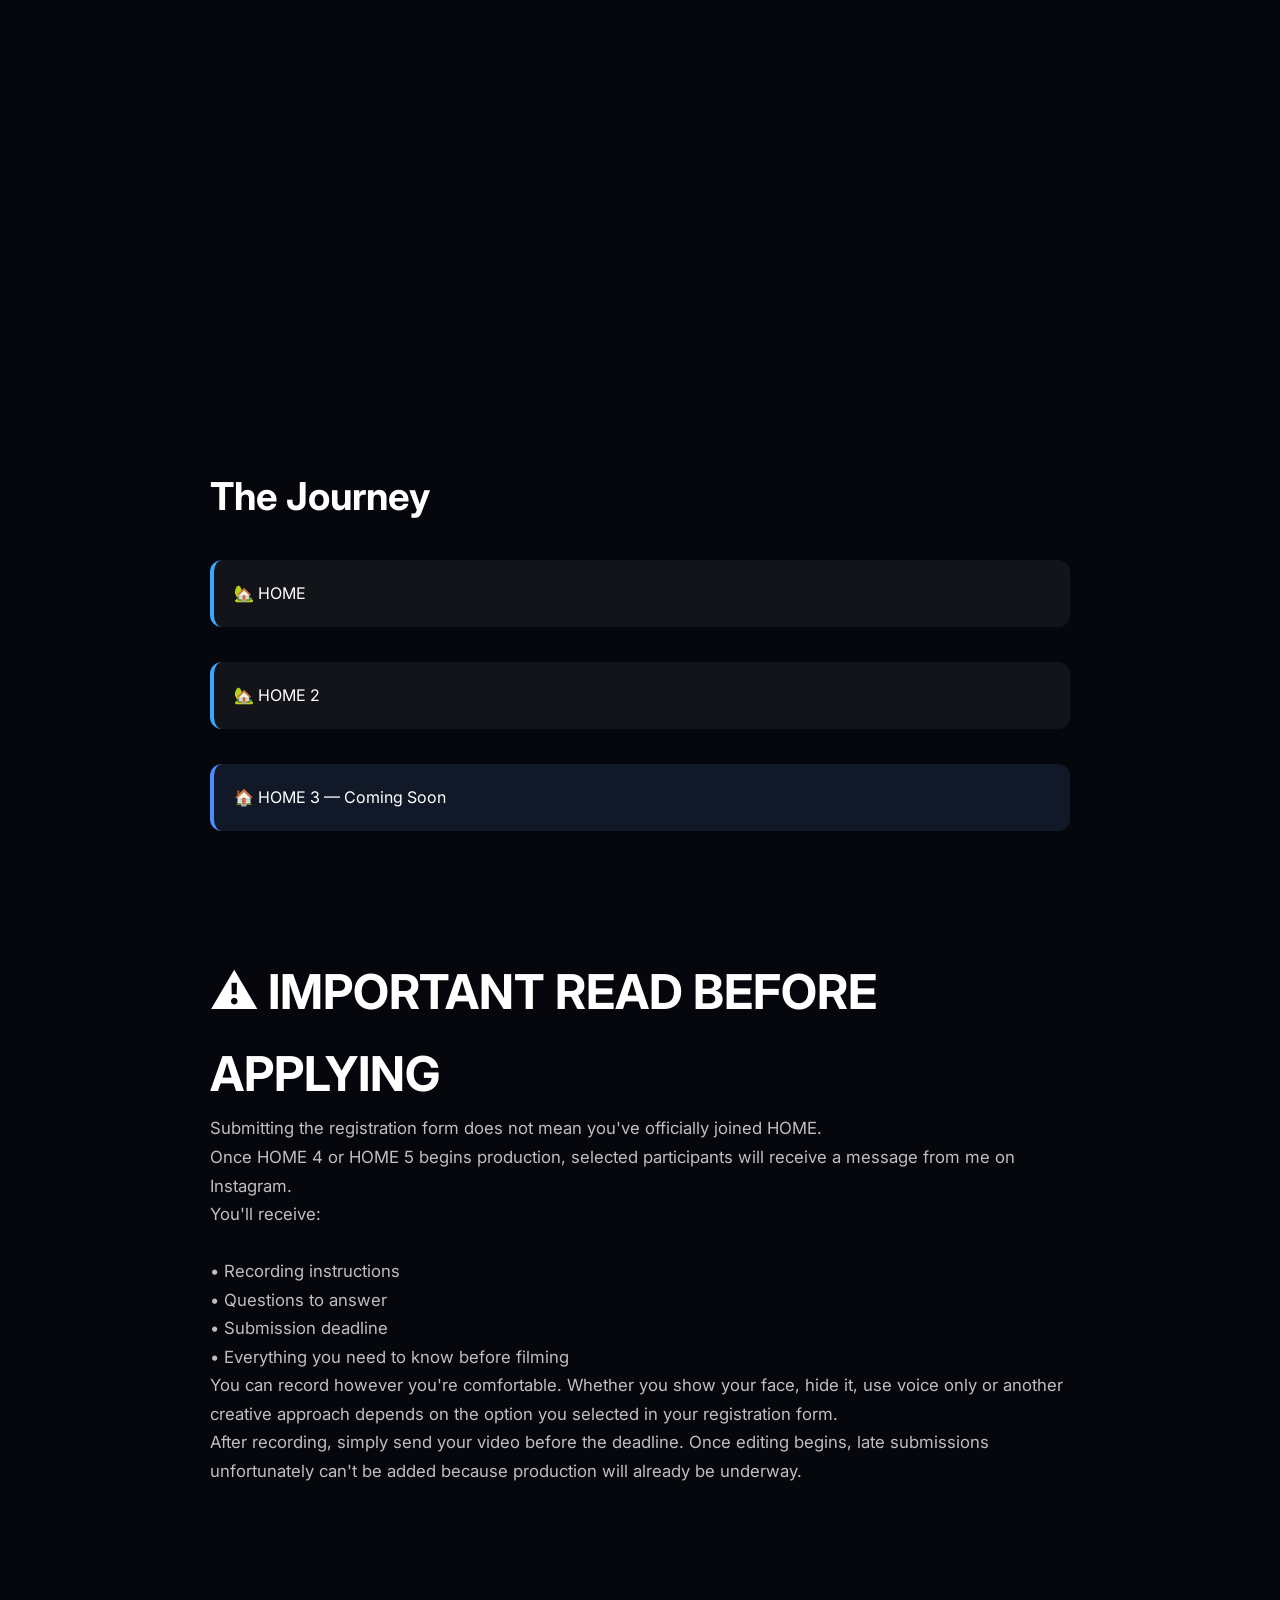
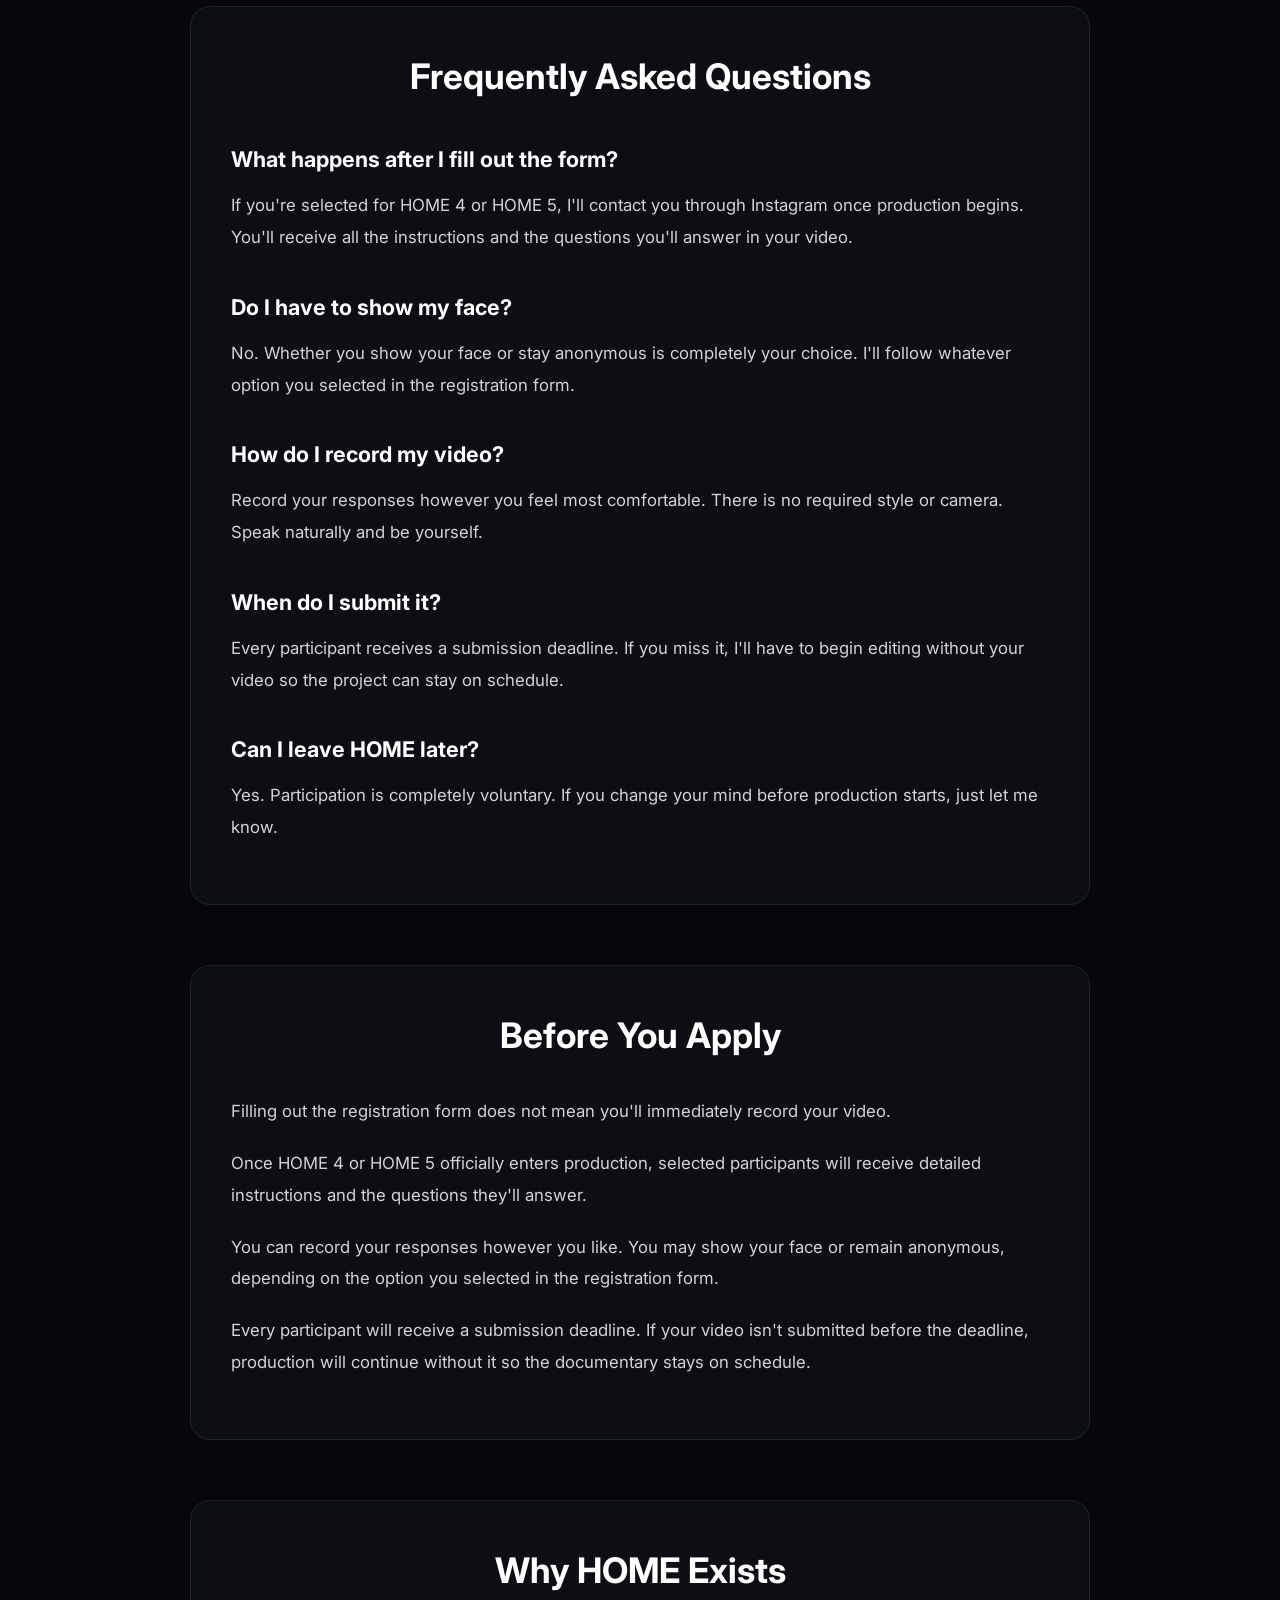
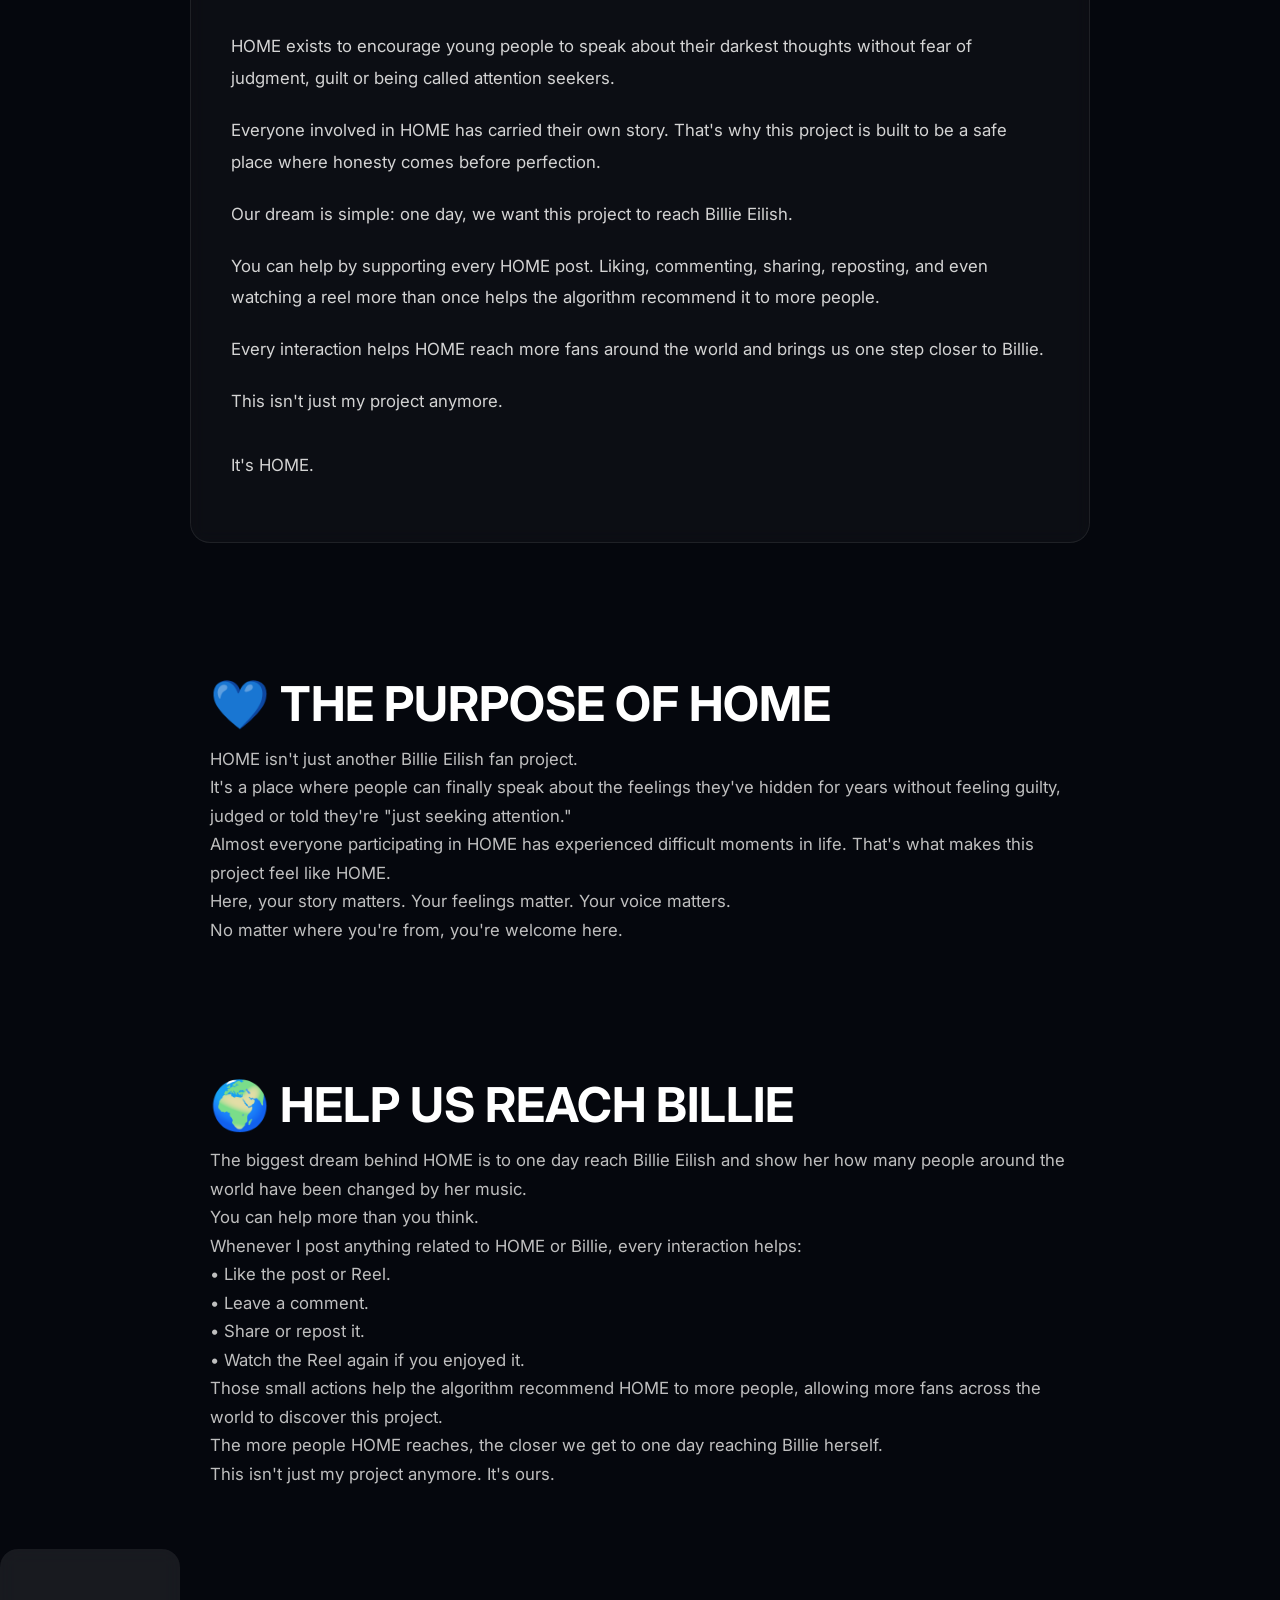
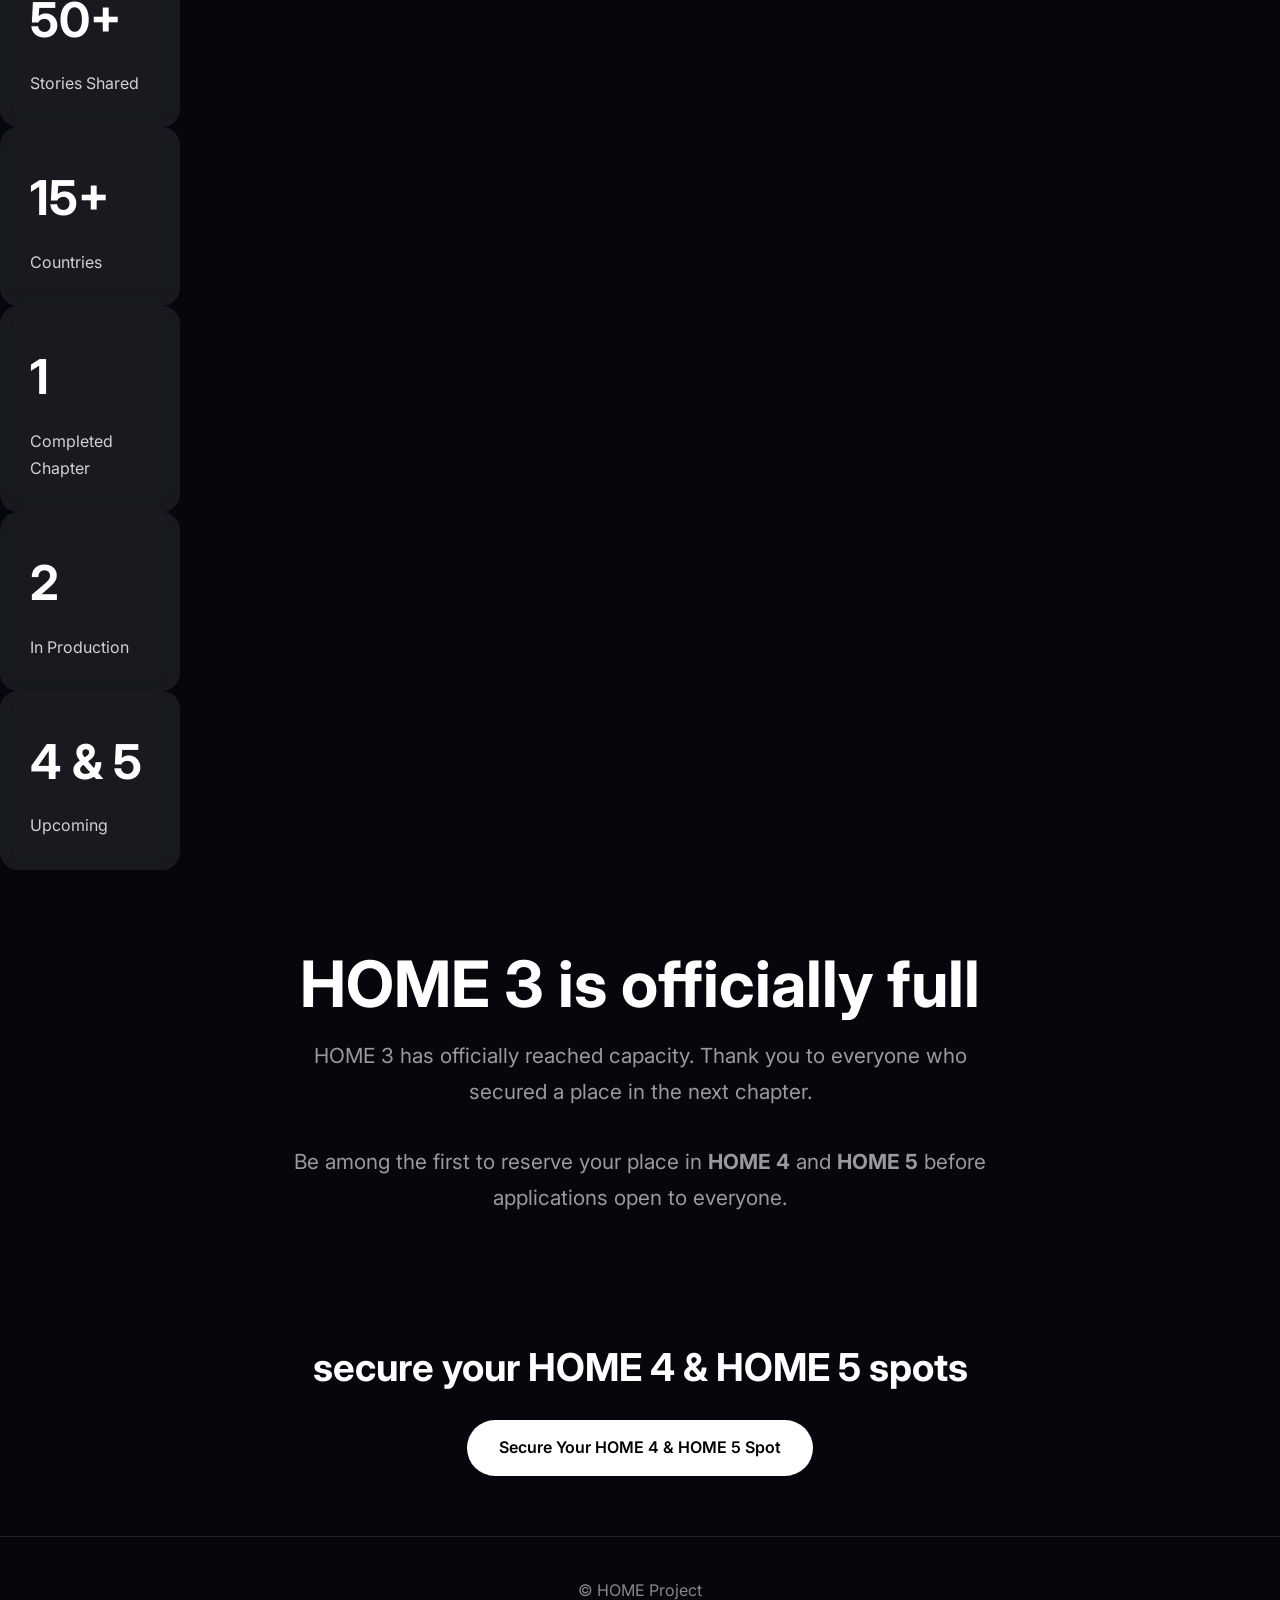
==== commit 4cdb36ca: "Update index.html" ====
--- a/index.html
+++ b/index.html
@@ -71,6 +71,8 @@
             <a href="home1.html">🏡 HOME</a>
             <a href="home2.html">🏡 HOME 2</a>
             <div>🏠 HOME 3 — Coming Soon</div>
+            </div>
+            </section>
 
             <section class="section">
 
--- a/style.css
+++ b/style.css
@@ -230,3 +230,45 @@
     transform:translateY(-4px);
     box-shadow:0 15px 35px rgba(0,0,0,0.25);
 }
+
+/* ===== Navigation Bar ===== */
+
+.navbar{
+    position:fixed;
+    top:0;
+    left:0;
+    width:100%;
+    padding:18px 60px;
+    display:flex;
+    justify-content:space-between;
+    align-items:center;
+    background:rgba(5,7,13,0.75);
+    backdrop-filter:blur(14px);
+    z-index:1000;
+    border-bottom:1px solid rgba(255,255,255,.08);
+}
+
+.logo{
+    font-size:1.5rem;
+    font-weight:700;
+    letter-spacing:2px;
+}
+
+.nav-links{
+    display:flex;
+    gap:35px;
+}
+
+.nav-links a{
+    color:white;
+    text-decoration:none;
+    opacity:.8;
+    transition:.3s;
+    font-weight:500;
+}
+
+.nav-links a:hover{
+    opacity:1;
+    color:#6eb8ff;
+}
+
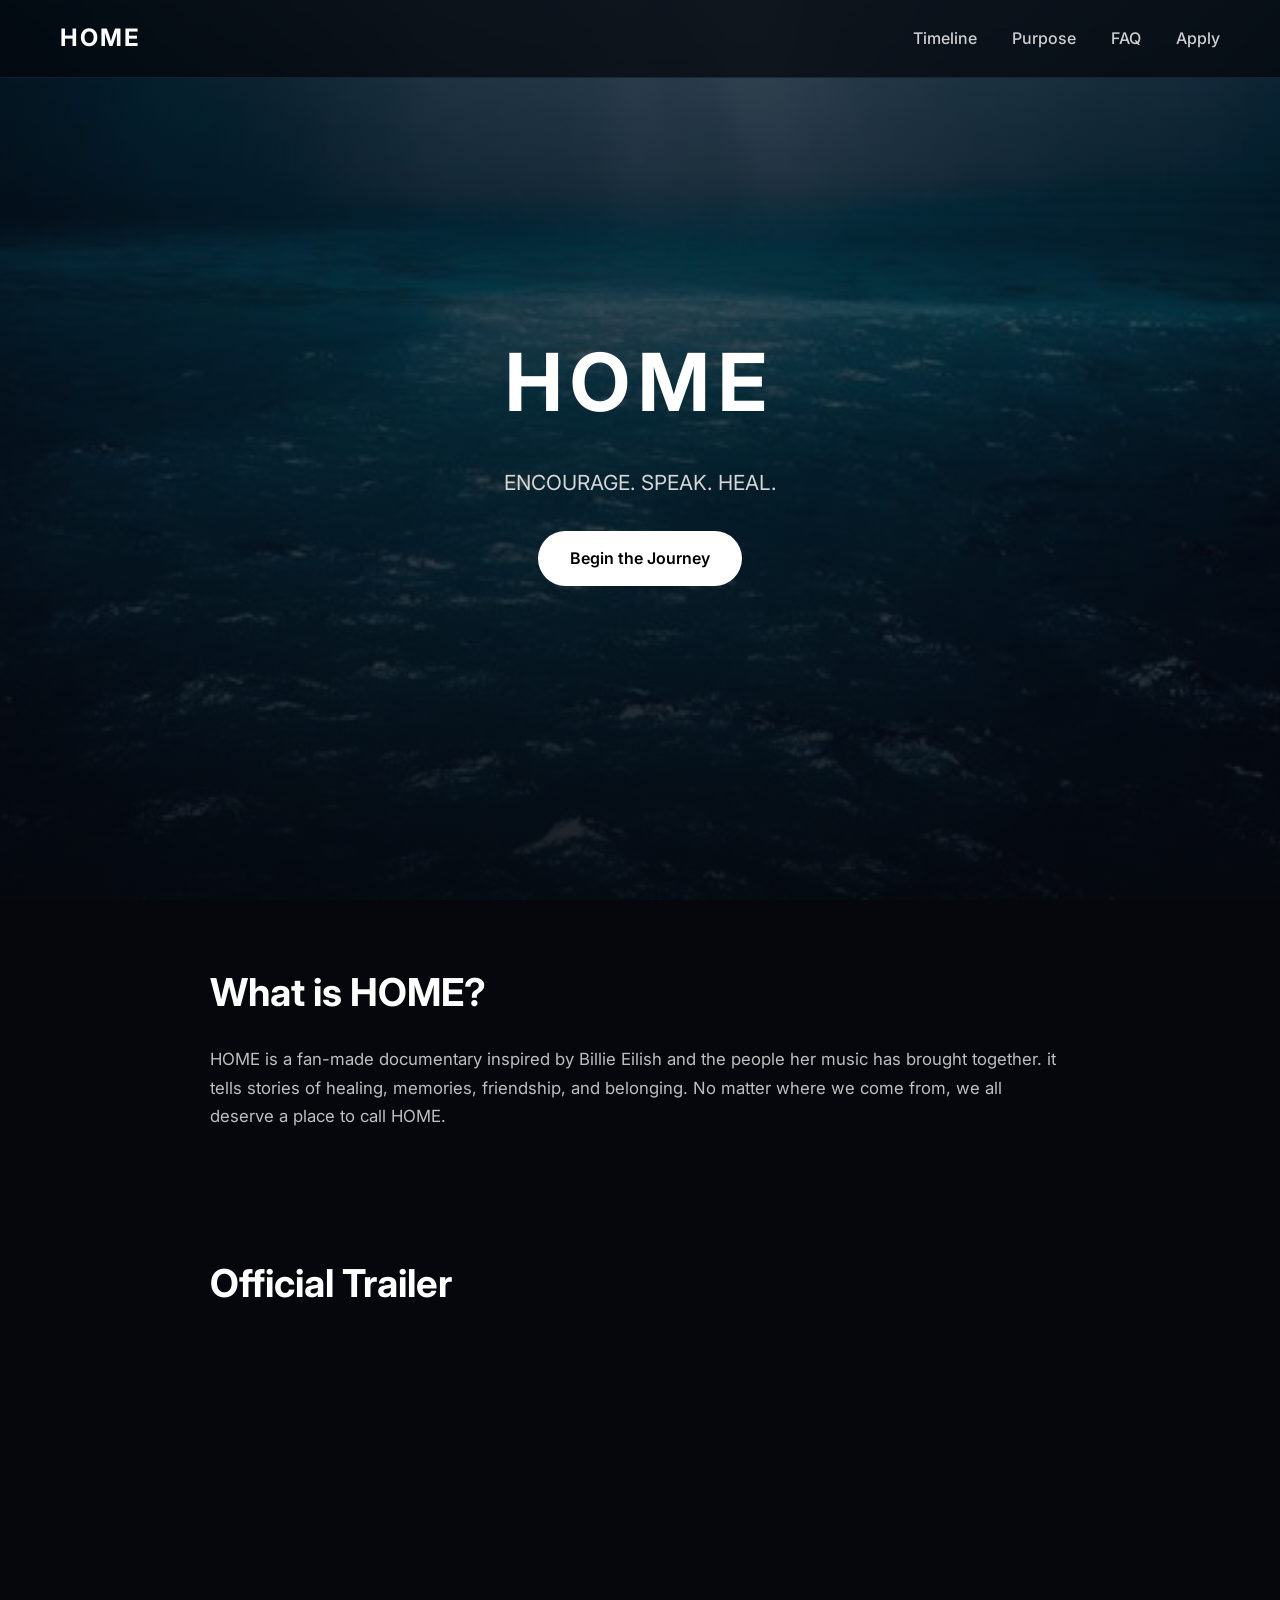
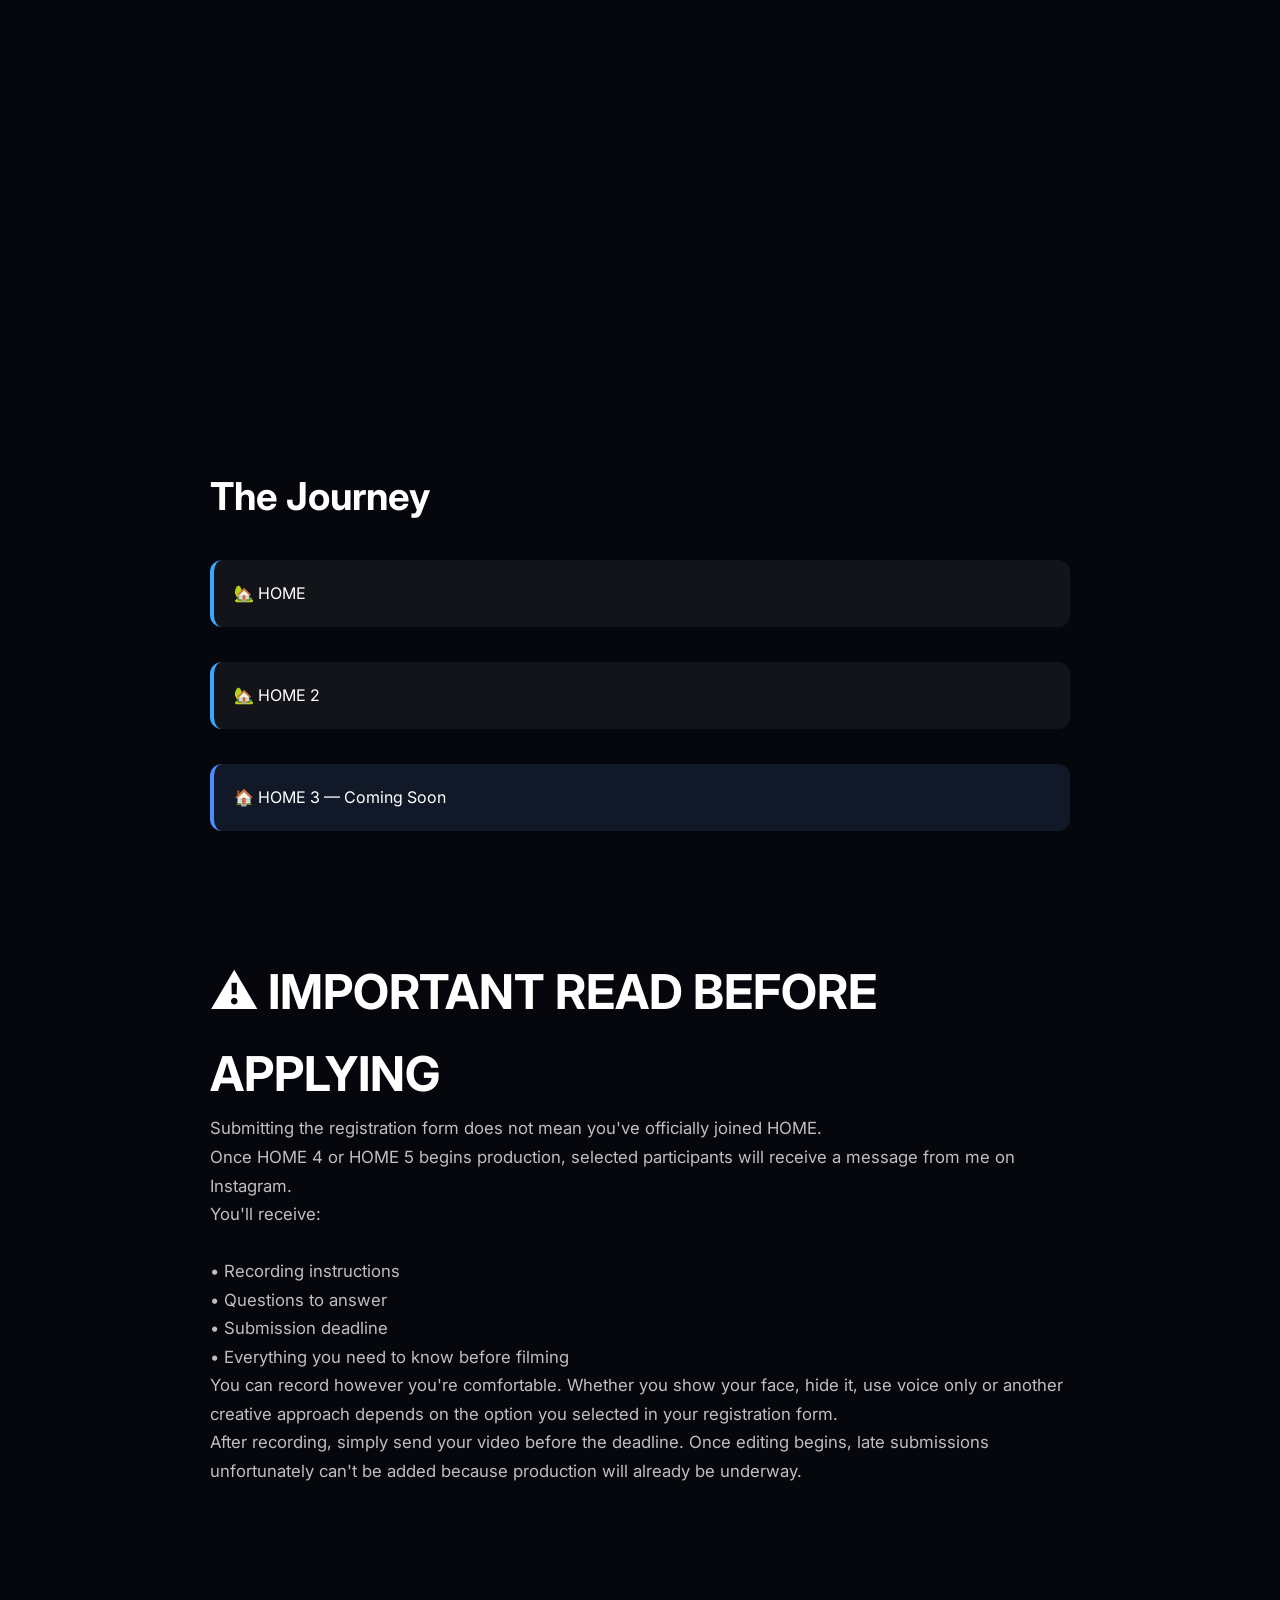
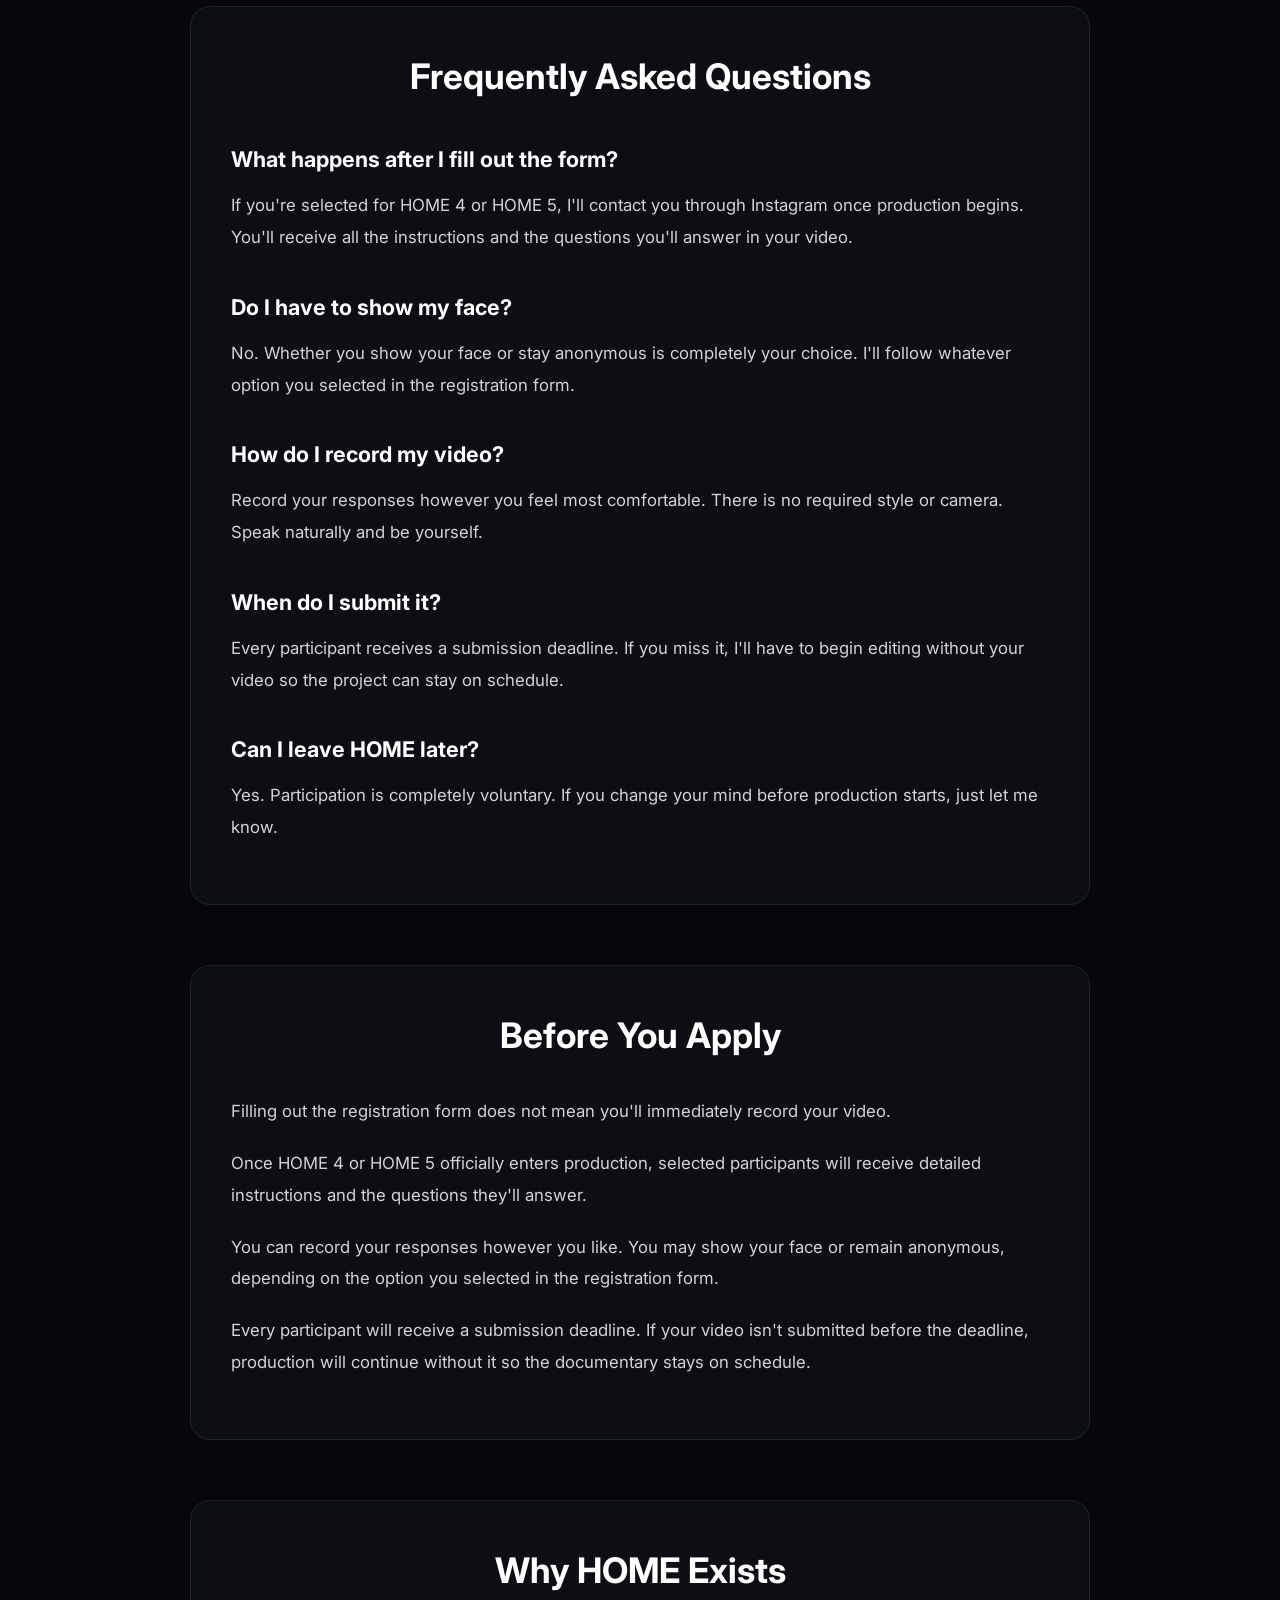
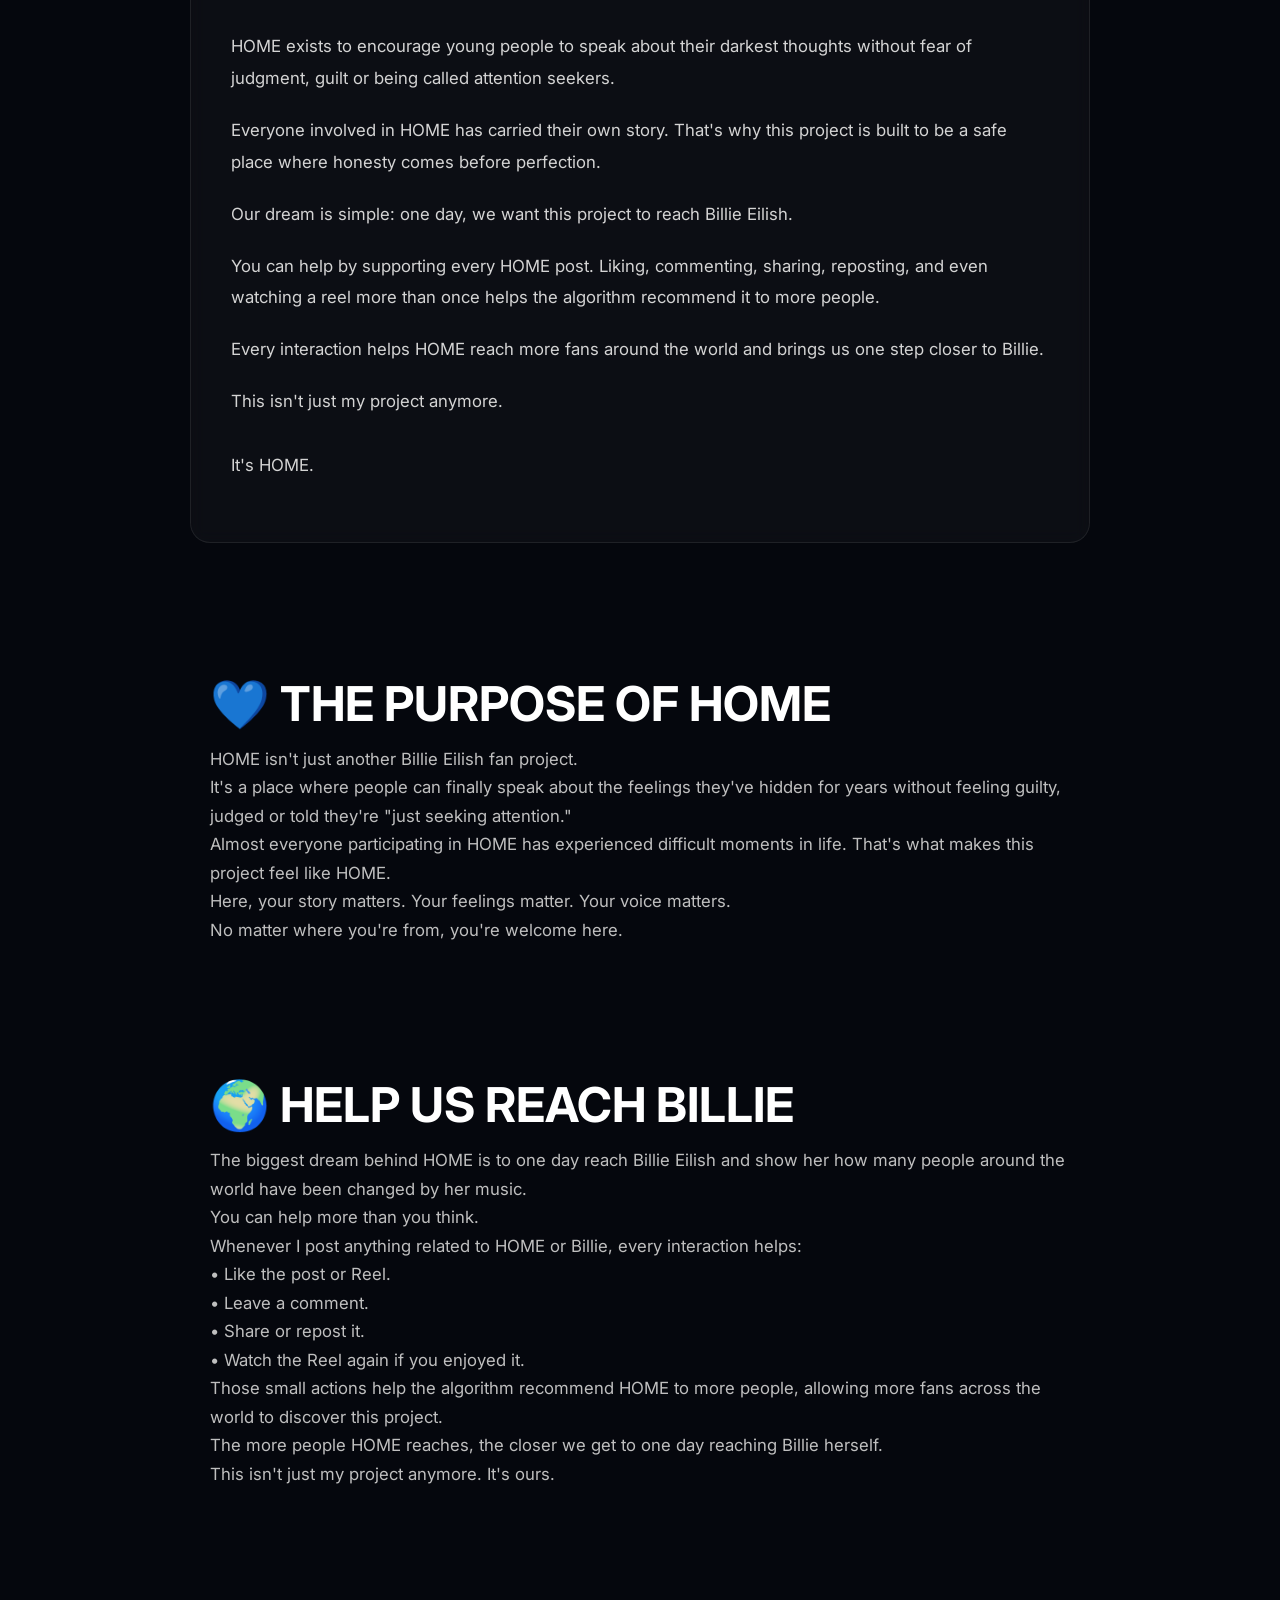
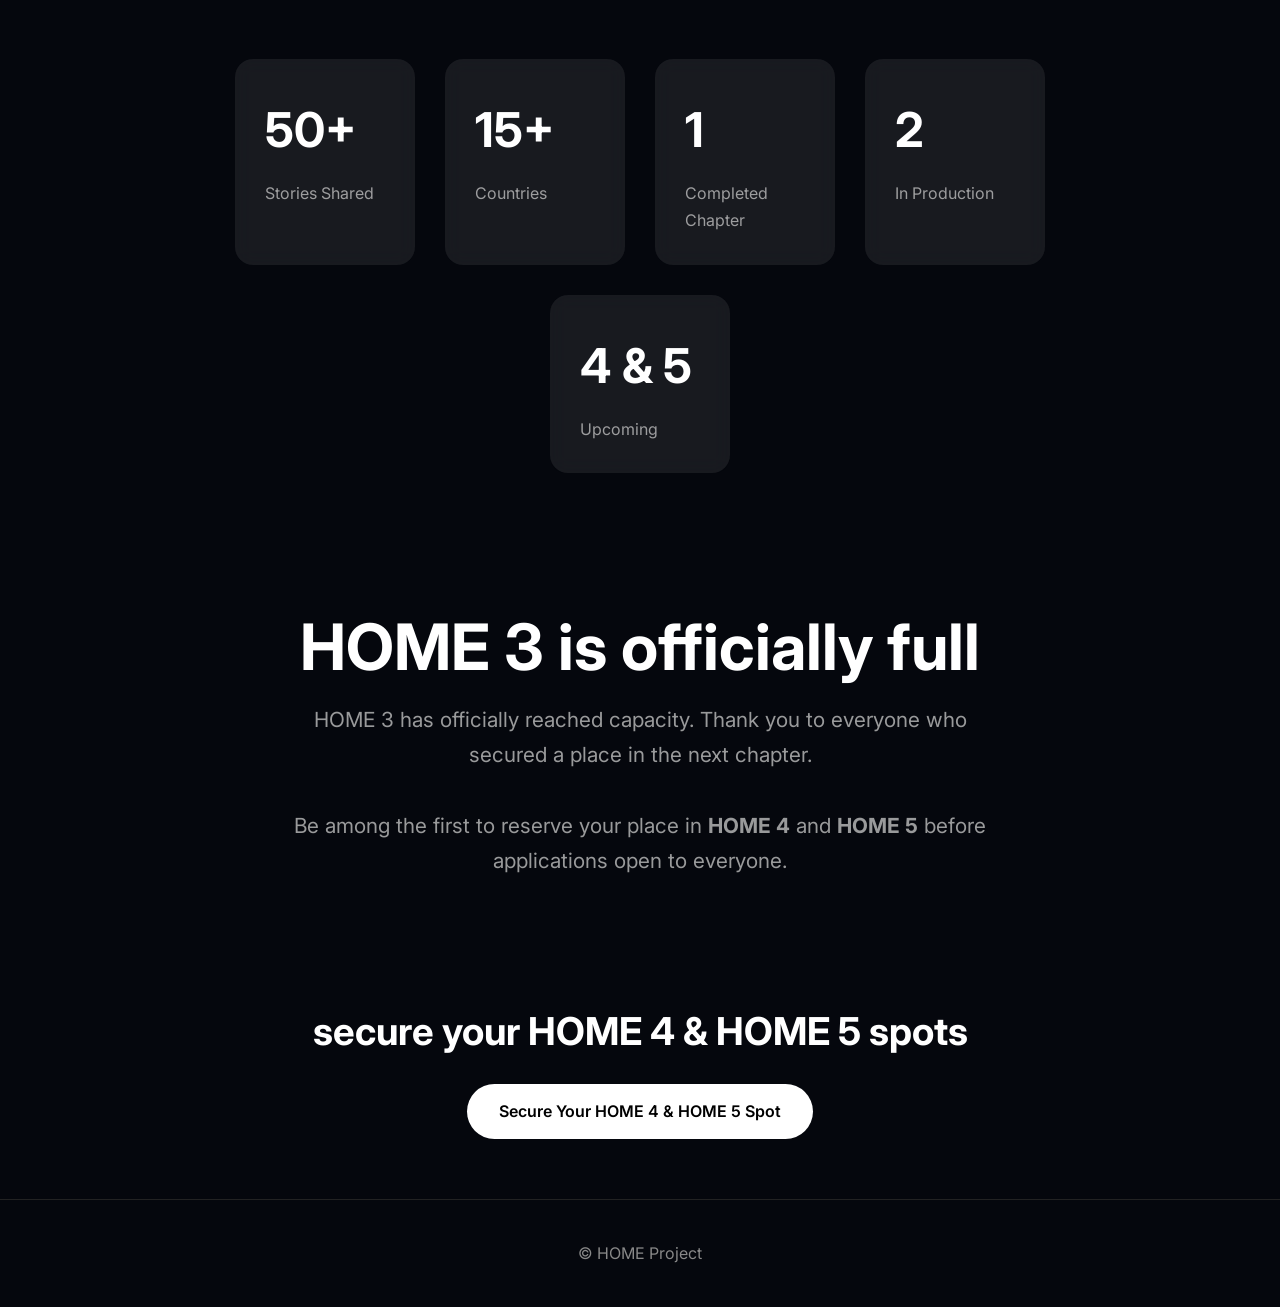
==== commit b1f8d3ba: "Update index.html" ====
--- a/index.html
+++ b/index.html
@@ -1,5 +1,6 @@
 <!DOCTYPE html>
 <html lang="en">
+
 <head>
     <meta charset="UTF-8">
     <meta name="viewport" content="width=device-width, initial-scale=1.0">
@@ -15,15 +16,15 @@
 <body>
 
     <nav class="navbar">
-    <div class="logo">HOME</div>
-
-    <div class="nav-links">
-        <a href="#timeline">Timeline</a>
-        <a href="#purpose">Purpose</a>
-        <a href="#faq">FAQ</a>
-        <a href="#apply">Apply</a>
-    </div>
-</nav>
+        <div class="logo">HOME</div>
+
+        <div class="nav-links">
+            <a href="#timeline">Timeline</a>
+            <a href="#purpose">Purpose</a>
+            <a href="#faq">FAQ</a>
+            <a href="#apply">Apply</a>
+        </div>
+    </nav>
 
     <!-- Hero Section -->
     <section class="hero">
@@ -42,7 +43,9 @@
         <h2>What is HOME?</h2>
 
         <p>
-            HOME is a fan-made documentary inspired by Billie Eilish and the people her music has brought together. it tells stories of healing, memories, friendship, and belonging. No matter where we come from, we all deserve a place to call HOME.
+            HOME is a fan-made documentary inspired by Billie Eilish and the people her music has brought together. it
+            tells stories of healing, memories, friendship, and belonging. No matter where we come from, we all deserve
+            a place to call HOME.
 
         </p>
     </section>
@@ -51,16 +54,11 @@
     <section class="section">
         <h2>Official Trailer</h2>
 
-       <iframe
-    width="100%"
-    height="600"
-    src="https://www.youtube.com/embed/Ijnm8TdMOXc"
-    title="HOME Official Trailer"
-    frameborder="0"
-    allow="accelerometer; autoplay; clipboard-write; encrypted-media; gyroscope; picture-in-picture"
-    referrerpolicy="strict-origin-when-cross-origin"
-    allowfullscreen>
-</iframe>
+        <iframe width="100%" height="600" src="https://www.youtube.com/embed/Ijnm8TdMOXc" title="HOME Official Trailer"
+            frameborder="0"
+            allow="accelerometer; autoplay; clipboard-write; encrypted-media; gyroscope; picture-in-picture"
+            referrerpolicy="strict-origin-when-cross-origin" allowfullscreen>
+        </iframe>
     </section>
 
     <!-- Timeline -->
@@ -71,254 +69,262 @@
             <a href="home1.html">🏡 HOME</a>
             <a href="home2.html">🏡 HOME 2</a>
             <div>🏠 HOME 3 — Coming Soon</div>
-            </div>
-            </section>
-
-            <section class="section">
-
-<h1 style="font-size:3rem;">
-⚠️ IMPORTANT READ BEFORE APPLYING
-</h1>
-
-<p>
-Submitting the registration form does not mean you've officially joined HOME.
-</p>
-
-<p>
-Once HOME 4 or HOME 5 begins production, selected participants will receive a message from me on Instagram.
-</p>
-
-<p>
-You'll receive:
-<br><br>
-
-• Recording instructions
-<br>
-• Questions to answer
-<br>
-• Submission deadline
-<br>
-• Everything you need to know before filming
-</p>
-
-<p>
-You can record however you're comfortable. Whether you show your face, hide it, use voice only or another creative approach depends on the option you selected in your registration form.
-</p>
-
-<p>
-After recording, simply send your video before the deadline.
-Once editing begins, late submissions unfortunately can't be added because production will already be underway.
-</p>
-
-</section>
-
-<section id="faq" class="section faq">
-    <h2>Frequently Asked Questions</h2>
-
-    <h3>What happens after I fill out the form?</h3>
-    <p>
-        If you're selected for HOME 4 or HOME 5, I'll contact you through Instagram once production begins.
-        You'll receive all the instructions and the questions you'll answer in your video.
-    </p>
-
-    <h3>Do I have to show my face?</h3>
-    <p>
-        No. Whether you show your face or stay anonymous is completely your choice.
-        I'll follow whatever option you selected in the registration form.
-    </p>
-
-    <h3>How do I record my video?</h3>
-    <p>
-        Record your responses however you feel most comfortable. There is no required style or camera.
-        Speak naturally and be yourself.
-    </p>
-
-    <h3>When do I submit it?</h3>
-    <p>
-        Every participant receives a submission deadline. If you miss it, I'll have to begin editing
-        without your video so the project can stay on schedule.
-    </p>
-
-    <h3>Can I leave HOME later?</h3>
-    <p>
-        Yes. Participation is completely voluntary. If you change your mind before production starts,
-        just let me know.
-    </p>
-</section>
-
-<section class="section faq">
-    <h2>Before You Apply</h2>
-
-    <p>
-        Filling out the registration form does not mean you'll immediately record your video.
-    </p>
-
-    <p>
-        Once HOME 4 or HOME 5 officially enters production, selected participants will receive detailed
-        instructions and the questions they'll answer.
-    </p>
-
-    <p>
-        You can record your responses however you like. You may show your face or remain anonymous,
-        depending on the option you selected in the registration form.
-    </p>
-
-    <p>
-        Every participant will receive a submission deadline. If your video isn't submitted before the
-        deadline, production will continue without it so the documentary stays on schedule.
-    </p>
-</section>
-
-<section class="section faq">
-    <h2>Why HOME Exists</h2>
-
-    <p>
-        HOME exists to encourage young people to speak about their darkest thoughts without fear of
-        judgment, guilt or being called attention seekers.
-    </p>
-
-    <p>
-        Everyone involved in HOME has carried their own story. That's why this project is built to be a
-        safe place where honesty comes before perfection.
-    </p>
-
-    <p>
-        Our dream is simple: one day, we want this project to reach Billie Eilish.
-    </p>
-
-    <p>
-        You can help by supporting every HOME post. Liking, commenting, sharing, reposting, and even
-        watching a reel more than once helps the algorithm recommend it to more people.
-    </p>
-
-    <p>
-        Every interaction helps HOME reach more fans around the world and brings us one step closer to
-        Billie.
-    </p>
-
-    <p>
-        This isn't just my project anymore.
-        <br><br>
-        It's HOME.
-    </p>
-</section>
-
-<section id="purpose" class="section">
-
-<h1 style="font-size:3rem;">
-💙 THE PURPOSE OF HOME
-</h1>
-
-<p>
-HOME isn't just another Billie Eilish fan project.
-</p>
-
-<p>
-It's a place where people can finally speak about the feelings they've hidden for years without feeling guilty, judged or told they're "just seeking attention."
-</p>
-
-<p>
-Almost everyone participating in HOME has experienced difficult moments in life.
-That's what makes this project feel like HOME.
-</p>
-
-<p>
-Here, your story matters.
-Your feelings matter.
-Your voice matters.
-</p>
-
-<p>
-No matter where you're from, you're welcome here.
-</p>
-
-</section>
-
-<section class="section">
-
-<h1 style="font-size:3rem;">
-🌍 HELP US REACH BILLIE
-</h1>
-
-<p>
-The biggest dream behind HOME is to one day reach Billie Eilish and show her how many people around the world have been changed by her music.
-</p>
-
-<p>
-You can help more than you think.
-</p>
-
-<p>
-Whenever I post anything related to HOME or Billie, every interaction helps:
-</p>
-
-<p>
-
-• Like the post or Reel.
-<br>
-• Leave a comment.
-<br>
-• Share or repost it.
-<br>
-• Watch the Reel again if you enjoyed it.
-</p>
-
-<p>
-Those small actions help the algorithm recommend HOME to more people, allowing more fans across the world to discover this project.
-</p>
-
-<p>
-The more people HOME reaches, the closer we get to one day reaching Billie herself.
-</p>
-
-<p>
-This isn't just my project anymore.
-It's ours.
-</p>
-
-</section>
-
-<div class="stat-box">
-<h2>50+</h2>
-<p>Stories Shared</p>
-</div>
-
-<div class="stat-box">
-<h2>15+</h2>
-<p>Countries</p>
-</div>
-
-<div class="stat-box">
-<h2>1</h2>
-<p>Completed Chapter</p>
-</div>
-
-<div class="stat-box">
-<h2>2</h2>
-<p>In Production</p>
-</div>
-
-<div class="stat-box">
-<h2>4 & 5</h2>
-<p>Upcoming</p>
-</div>
-</div>
-</section>
-
-        
-<section class="section" style="text-align:center; display:flex; flex-direction:column; justify-content:center;">
-
-    <h1 style="font-size:4rem;">
-        HOME 3 is officially full
-    </h1>
-
-    <p style="font-size:1.3rem; opacity:0.8; max-width:700px; margin:auto;">
-HOME 3 has officially reached capacity. Thank you to everyone who secured a place in the next chapter.
-
-<br><br>
-
-Be among the first to reserve your place in <strong>HOME 4</strong> and <strong>HOME 5</strong> before applications open to everyone.
-    </p>
+        </div>
+    </section>
+
+    <section class="section">
+
+        <h1 style="font-size:3rem;">
+            ⚠️ IMPORTANT READ BEFORE APPLYING
+        </h1>
+
+        <p>
+            Submitting the registration form does not mean you've officially joined HOME.
+        </p>
+
+        <p>
+            Once HOME 4 or HOME 5 begins production, selected participants will receive a message from me on Instagram.
+        </p>
+
+        <p>
+            You'll receive:
+            <br><br>
+
+            • Recording instructions
+            <br>
+            • Questions to answer
+            <br>
+            • Submission deadline
+            <br>
+            • Everything you need to know before filming
+        </p>
+
+        <p>
+            You can record however you're comfortable. Whether you show your face, hide it, use voice only or another
+            creative approach depends on the option you selected in your registration form.
+        </p>
+
+        <p>
+            After recording, simply send your video before the deadline.
+            Once editing begins, late submissions unfortunately can't be added because production will already be
+            underway.
+        </p>
+
+    </section>
+
+    <section id="faq" class="section faq">
+        <h2>Frequently Asked Questions</h2>
+
+        <h3>What happens after I fill out the form?</h3>
+        <p>
+            If you're selected for HOME 4 or HOME 5, I'll contact you through Instagram once production begins.
+            You'll receive all the instructions and the questions you'll answer in your video.
+        </p>
+
+        <h3>Do I have to show my face?</h3>
+        <p>
+            No. Whether you show your face or stay anonymous is completely your choice.
+            I'll follow whatever option you selected in the registration form.
+        </p>
+
+        <h3>How do I record my video?</h3>
+        <p>
+            Record your responses however you feel most comfortable. There is no required style or camera.
+            Speak naturally and be yourself.
+        </p>
+
+        <h3>When do I submit it?</h3>
+        <p>
+            Every participant receives a submission deadline. If you miss it, I'll have to begin editing
+            without your video so the project can stay on schedule.
+        </p>
+
+        <h3>Can I leave HOME later?</h3>
+        <p>
+            Yes. Participation is completely voluntary. If you change your mind before production starts,
+            just let me know.
+        </p>
+    </section>
+
+    <section class="section faq">
+        <h2>Before You Apply</h2>
+
+        <p>
+            Filling out the registration form does not mean you'll immediately record your video.
+        </p>
+
+        <p>
+            Once HOME 4 or HOME 5 officially enters production, selected participants will receive detailed
+            instructions and the questions they'll answer.
+        </p>
+
+        <p>
+            You can record your responses however you like. You may show your face or remain anonymous,
+            depending on the option you selected in the registration form.
+        </p>
+
+        <p>
+            Every participant will receive a submission deadline. If your video isn't submitted before the
+            deadline, production will continue without it so the documentary stays on schedule.
+        </p>
+    </section>
+
+    <section class="section faq">
+        <h2>Why HOME Exists</h2>
+
+        <p>
+            HOME exists to encourage young people to speak about their darkest thoughts without fear of
+            judgment, guilt or being called attention seekers.
+        </p>
+
+        <p>
+            Everyone involved in HOME has carried their own story. That's why this project is built to be a
+            safe place where honesty comes before perfection.
+        </p>
+
+        <p>
+            Our dream is simple: one day, we want this project to reach Billie Eilish.
+        </p>
+
+        <p>
+            You can help by supporting every HOME post. Liking, commenting, sharing, reposting, and even
+            watching a reel more than once helps the algorithm recommend it to more people.
+        </p>
+
+        <p>
+            Every interaction helps HOME reach more fans around the world and brings us one step closer to
+            Billie.
+        </p>
+
+        <p>
+            This isn't just my project anymore.
+            <br><br>
+            It's HOME.
+        </p>
+    </section>
+
+    <section id="purpose" class="section">
+
+        <h1 style="font-size:3rem;">
+            💙 THE PURPOSE OF HOME
+        </h1>
+
+        <p>
+            HOME isn't just another Billie Eilish fan project.
+        </p>
+
+        <p>
+            It's a place where people can finally speak about the feelings they've hidden for years without feeling
+            guilty, judged or told they're "just seeking attention."
+        </p>
+
+        <p>
+            Almost everyone participating in HOME has experienced difficult moments in life.
+            That's what makes this project feel like HOME.
+        </p>
+
+        <p>
+            Here, your story matters.
+            Your feelings matter.
+            Your voice matters.
+        </p>
+
+        <p>
+            No matter where you're from, you're welcome here.
+        </p>
+
+    </section>
+
+    <section class="section">
+
+        <h1 style="font-size:3rem;">
+            🌍 HELP US REACH BILLIE
+        </h1>
+
+        <p>
+            The biggest dream behind HOME is to one day reach Billie Eilish and show her how many people around the
+            world have been changed by her music.
+        </p>
+
+        <p>
+            You can help more than you think.
+        </p>
+
+        <p>
+            Whenever I post anything related to HOME or Billie, every interaction helps:
+        </p>
+
+        <p>
+
+            • Like the post or Reel.
+            <br>
+            • Leave a comment.
+            <br>
+            • Share or repost it.
+            <br>
+            • Watch the Reel again if you enjoyed it.
+        </p>
+
+        <p>
+            Those small actions help the algorithm recommend HOME to more people, allowing more fans across the world to
+            discover this project.
+        </p>
+
+        <p>
+            The more people HOME reaches, the closer we get to one day reaching Billie herself.
+        </p>
+
+        <p>
+            This isn't just my project anymore.
+            It's ours.
+        </p>
+
+    </section>
+    <section class="section">
+    <div class="stats">
+
+    <div class="stat-box">
+        <h2>50+</h2>
+        <p>Stories Shared</p>
+    </div>
+
+    <div class="stat-box">
+        <h2>15+</h2>
+        <p>Countries</p>
+    </div>
+
+    <div class="stat-box">
+        <h2>1</h2>
+        <p>Completed Chapter</p>
+    </div>
+
+    <div class="stat-box">
+        <h2>2</h2>
+        <p>In Production</p>
+    </div>
+
+    <div class="stat-box">
+        <h2>4 & 5</h2>
+        <p>Upcoming</p>
+    </div>
+    </div>
+    </section>
+
+
+    <section class="section" style="text-align:center; display:flex; flex-direction:column; justify-content:center;">
+
+        <h1 style="font-size:4rem;">
+            HOME 3 is officially full
+        </h1>
+
+        <p style="font-size:1.3rem; opacity:0.8; max-width:700px; margin:auto;">
+            HOME 3 has officially reached capacity. Thank you to everyone who secured a place in the next chapter.
+
+            <br><br>
+
+            Be among the first to reserve your place in <strong>HOME 4</strong> and <strong>HOME 5</strong> before
+            applications open to everyone.
+        </p>
 
 
     </section>
@@ -327,7 +333,8 @@
     <section id="apply" class="section join">
         <h2>secure your HOME 4 & HOME 5 spots</h2>
 
-        <a href="https://docs.google.com/forms/d/e/1FAIpQLSe2xCIo1htTTafjM4KV-1o0V1yrP7_ts6EpZTBmixMia0CZ0A/viewform?usp=publish-editor" class="btn">
+        <a href="https://docs.google.com/forms/d/e/1FAIpQLSe2xCIo1htTTafjM4KV-1o0V1yrP7_ts6EpZTBmixMia0CZ0A/viewform?usp=publish-editor"
+            class="btn">
             Secure Your HOME 4 & HOME 5 Spot
         </a>
     </section>
@@ -339,4 +346,5 @@
     <script src="script.js"></script>
 
 </body>
+
 </html>
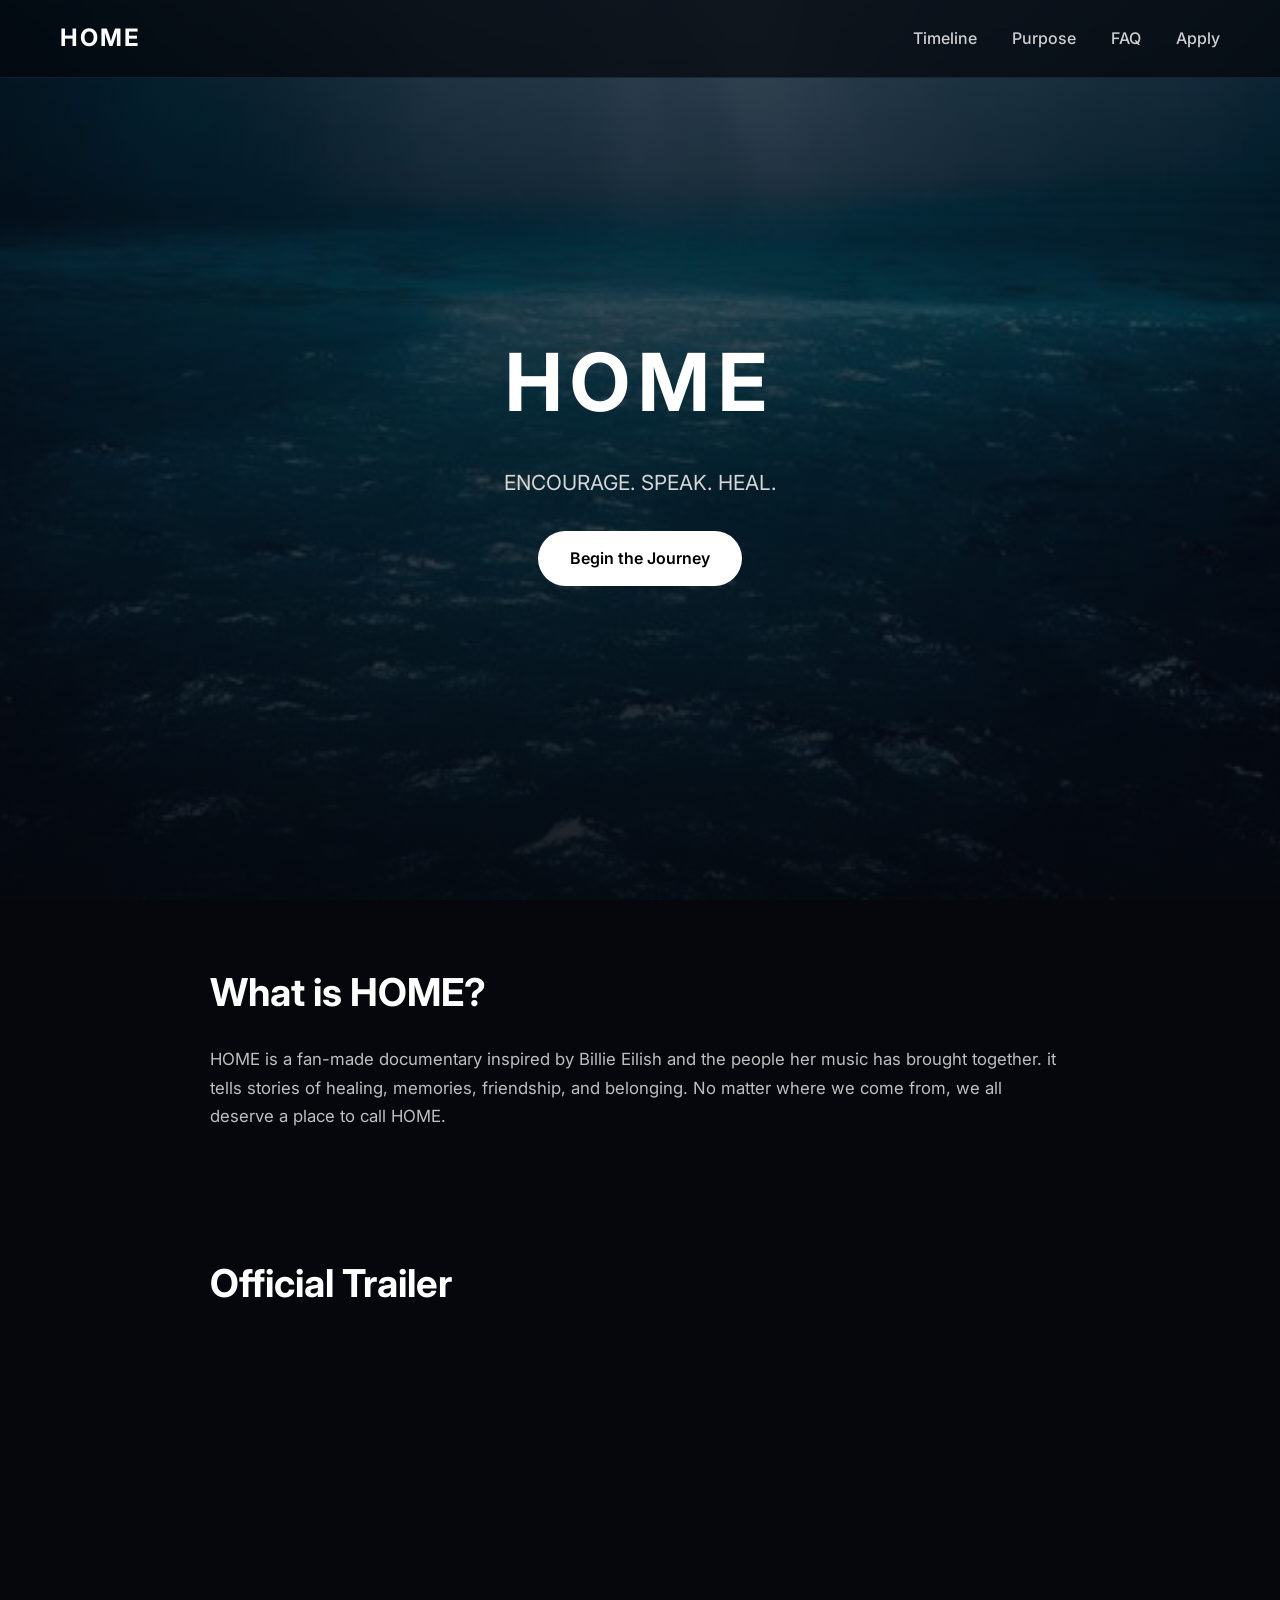
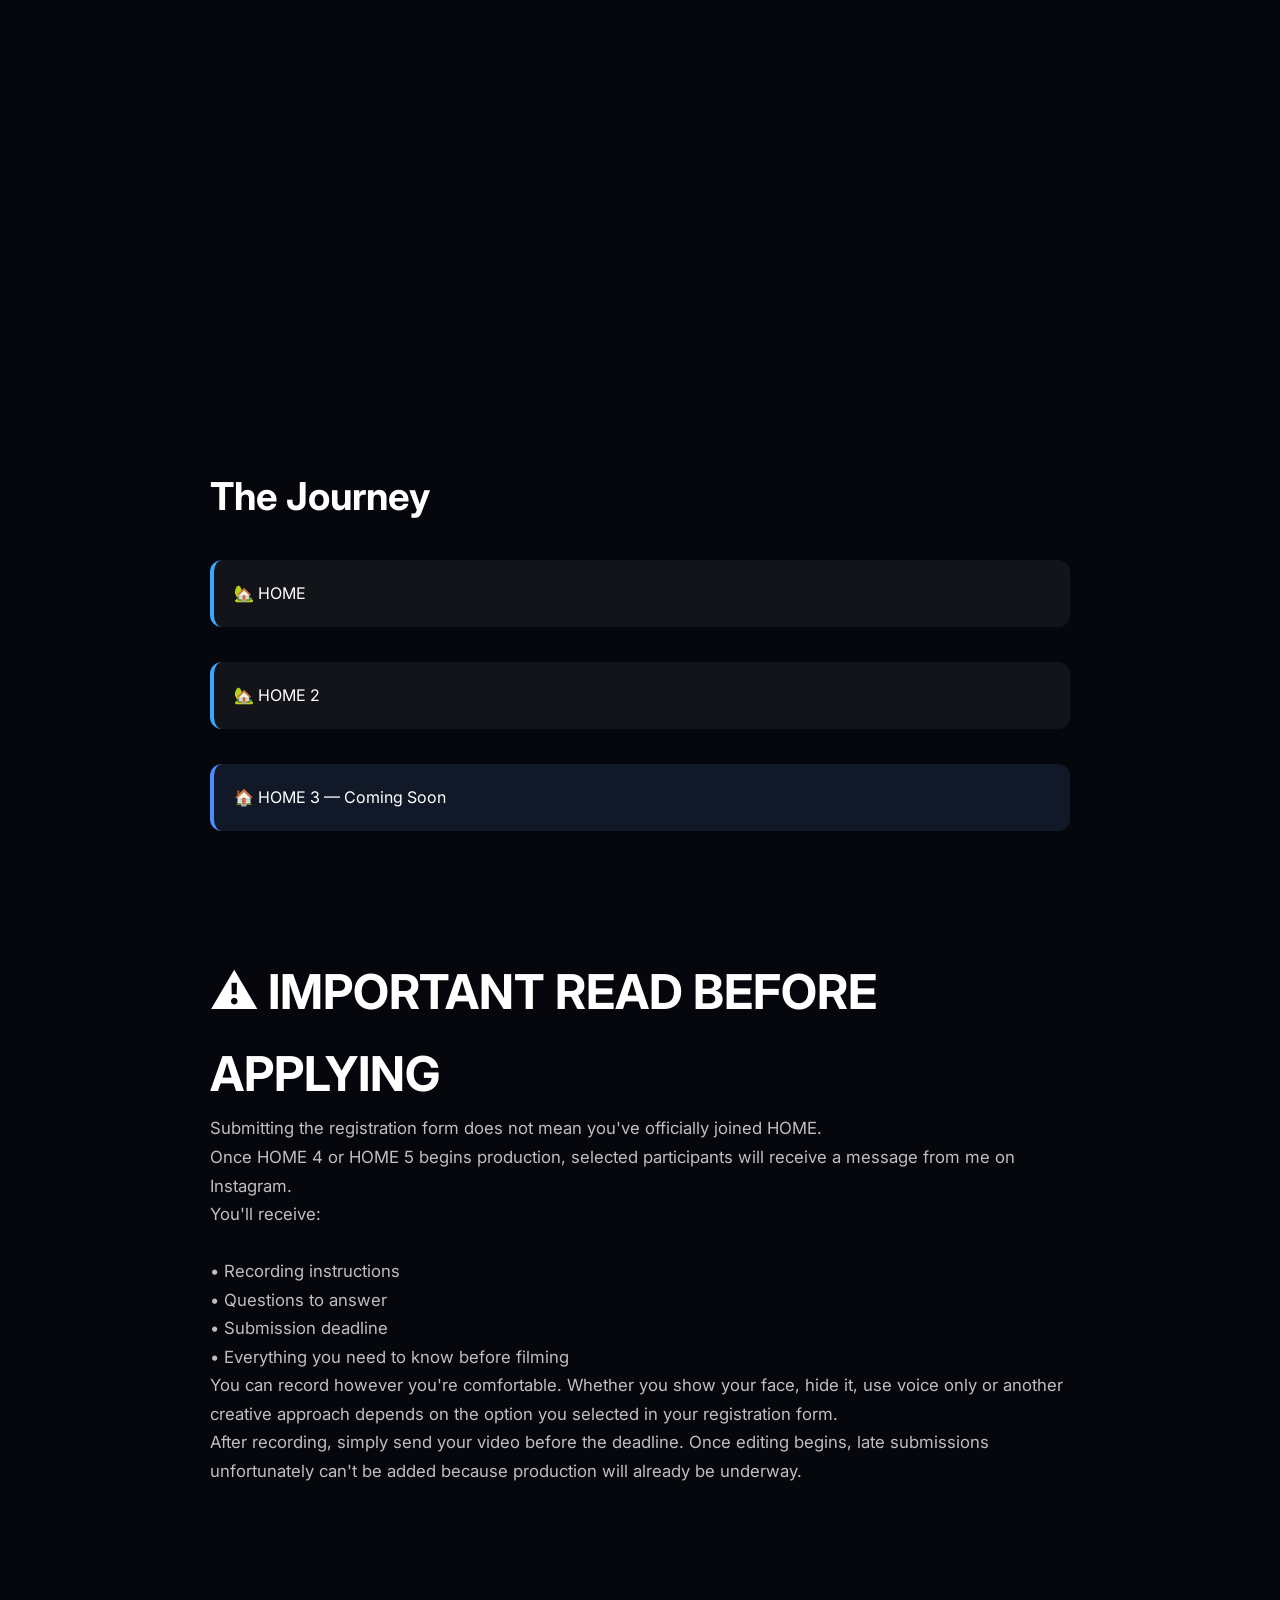
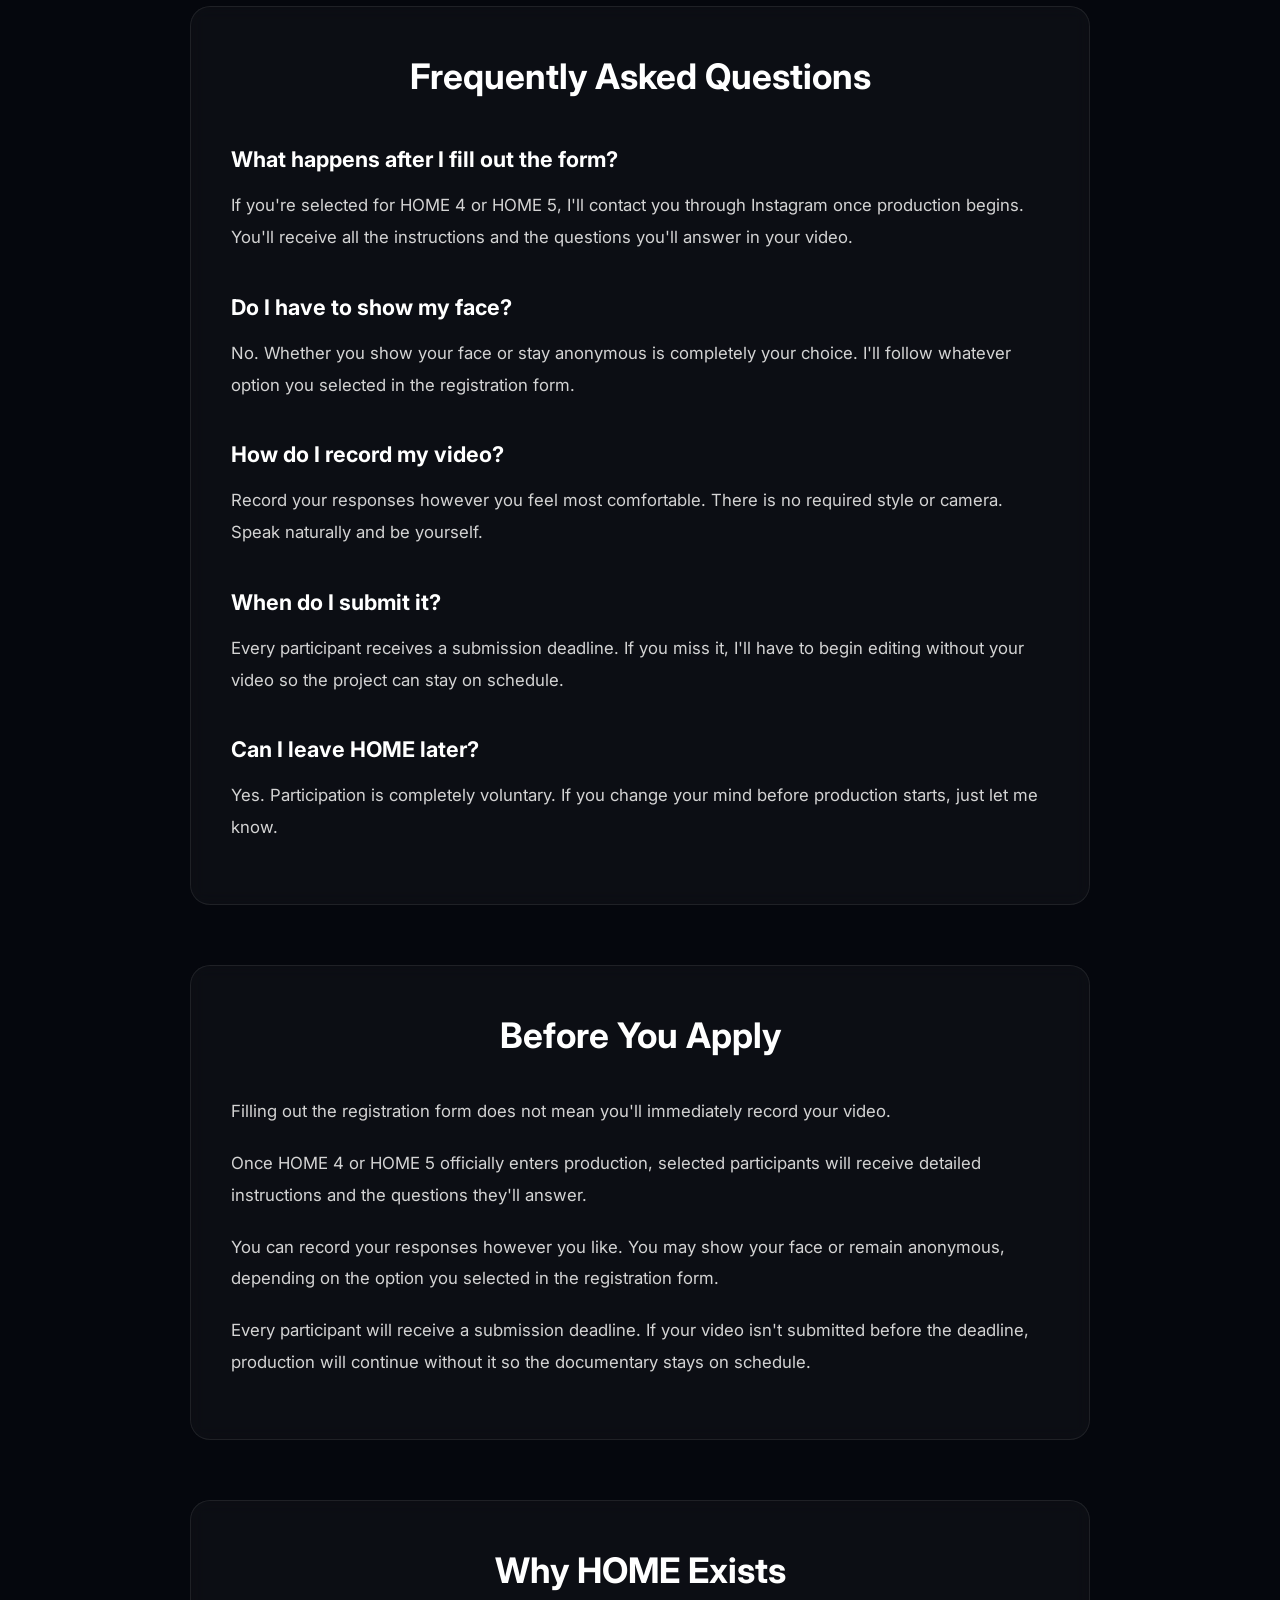
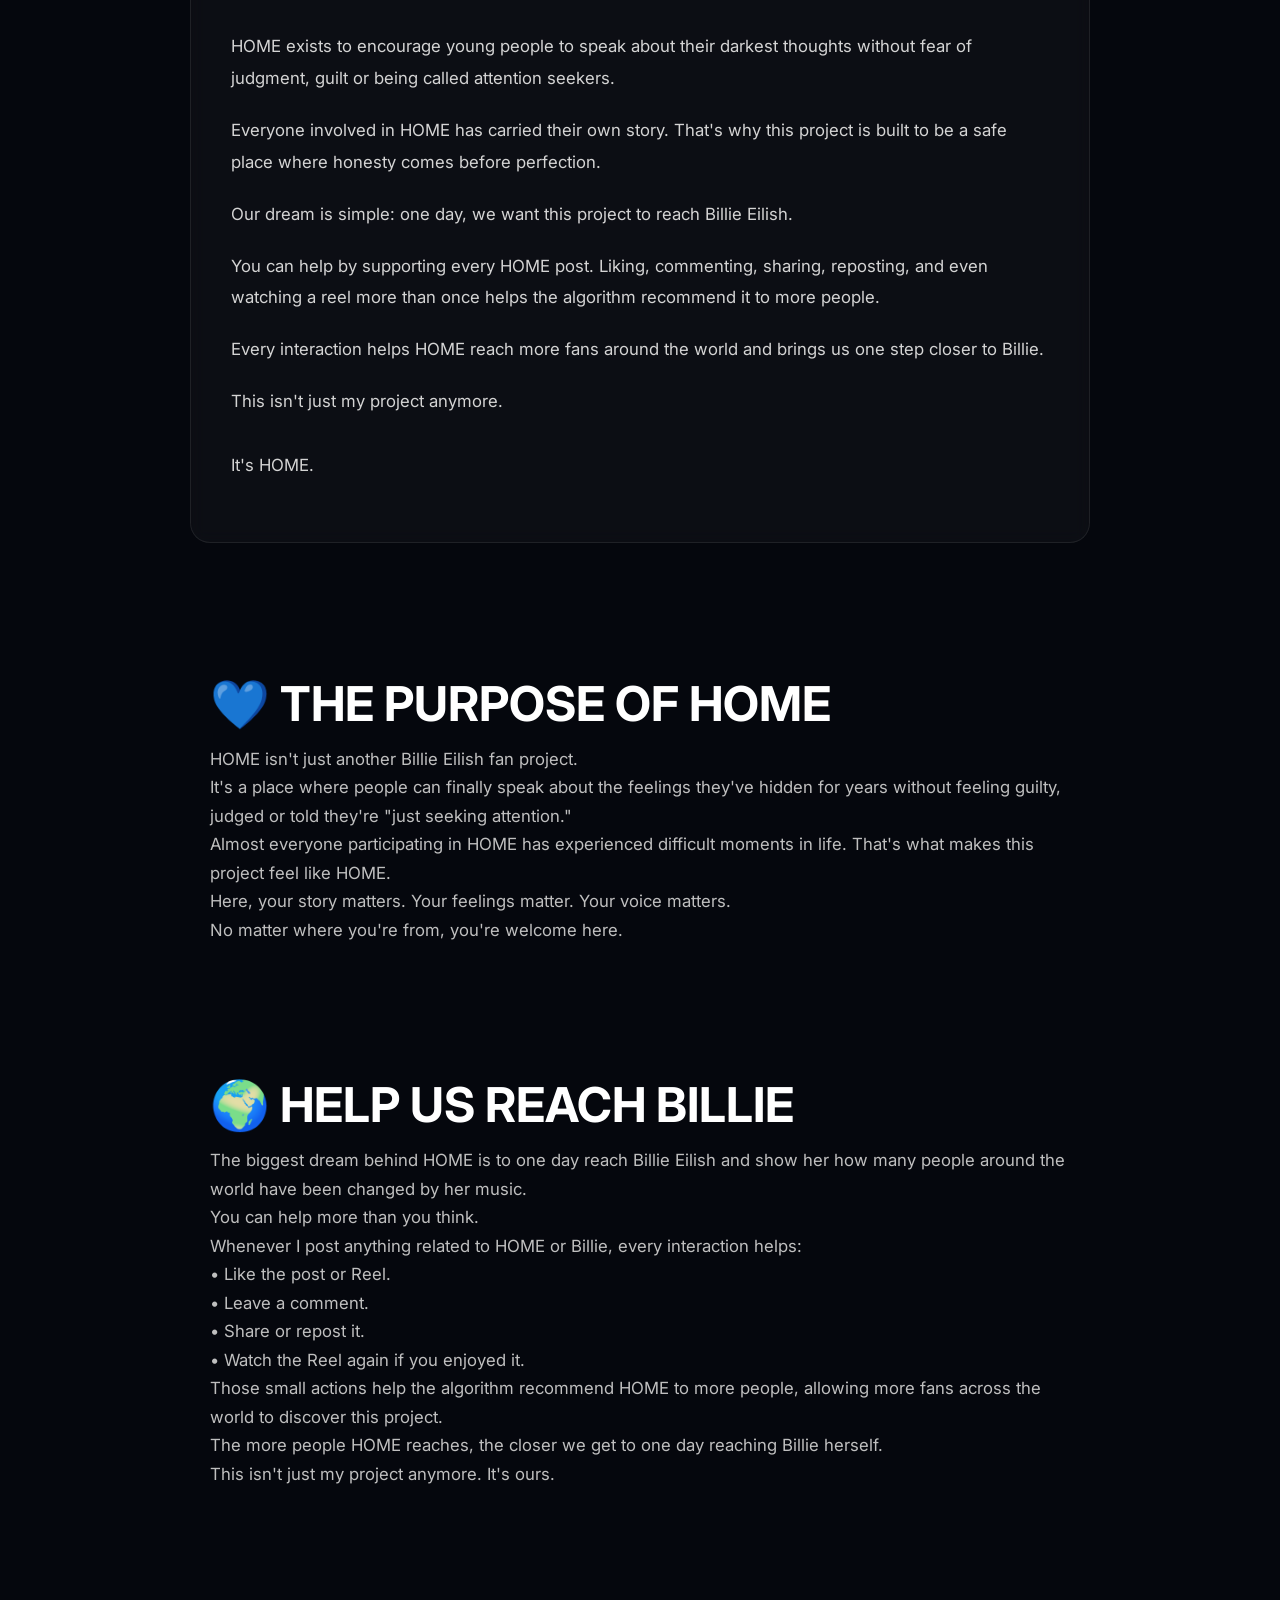
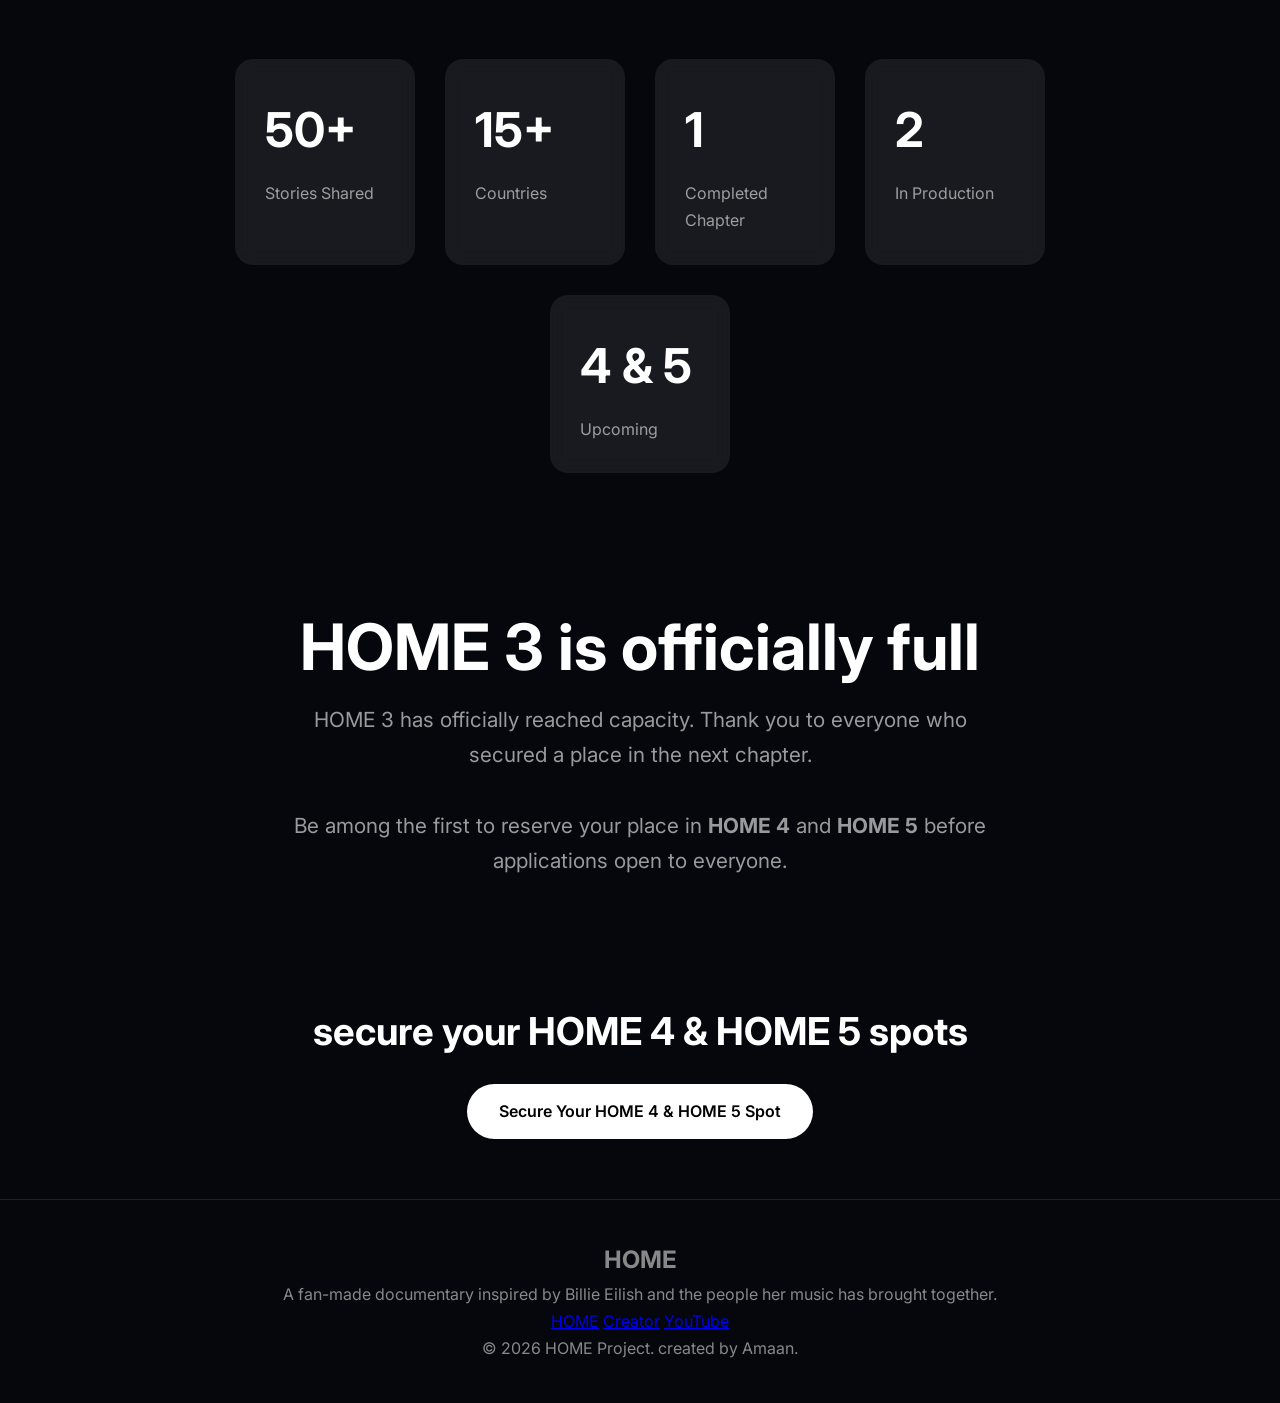
==== commit 76f85c2f: "Update index.html" ====
--- a/index.html
+++ b/index.html
@@ -339,10 +339,28 @@
         </a>
     </section>
 
-    <footer>
-        <p>© HOME Project</p>
-    </footer>
-
+   <footer class="footer">
+
+    <h2>HOME</h2>
+
+    <p>
+        A fan-made documentary inspired by Billie Eilish and the people her music has brought together.
+    </p>
+
+    <div class="footer-links">
+      <div class="footer-links">
+    <a href="https://www.instagram.com/thereforeiamaan/" target="_blank">HOME</a>
+
+    <a href="https://www.instagram.com/dinxmight_19/" target="_blank">Creator</a>
+
+    <a href="https://www.youtube.com/@thereforeiamaan" target="_blank">YouTube</a>
+</div>
+
+    <p class="copyright">
+        © 2026 HOME Project. created by Amaan.
+    </p>
+
+</footer>
     <script src="script.js"></script>
 
 </body>
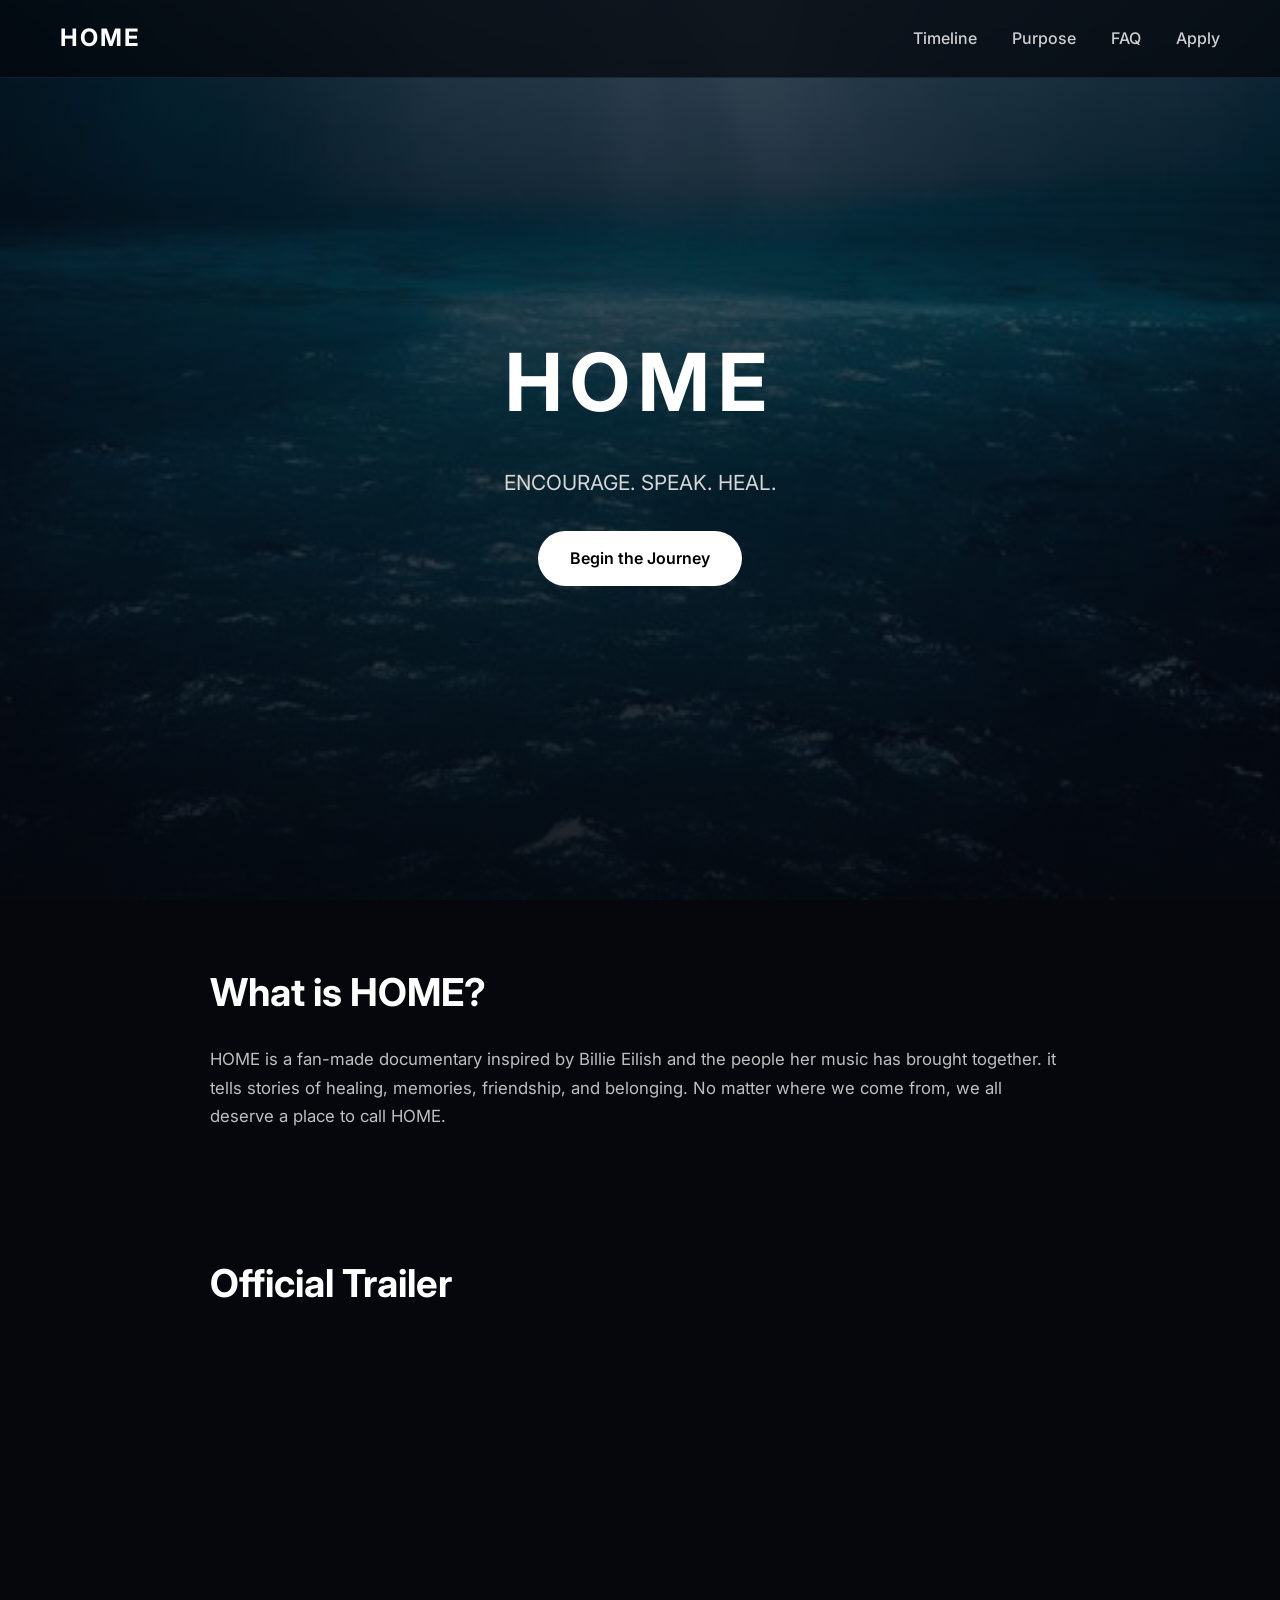
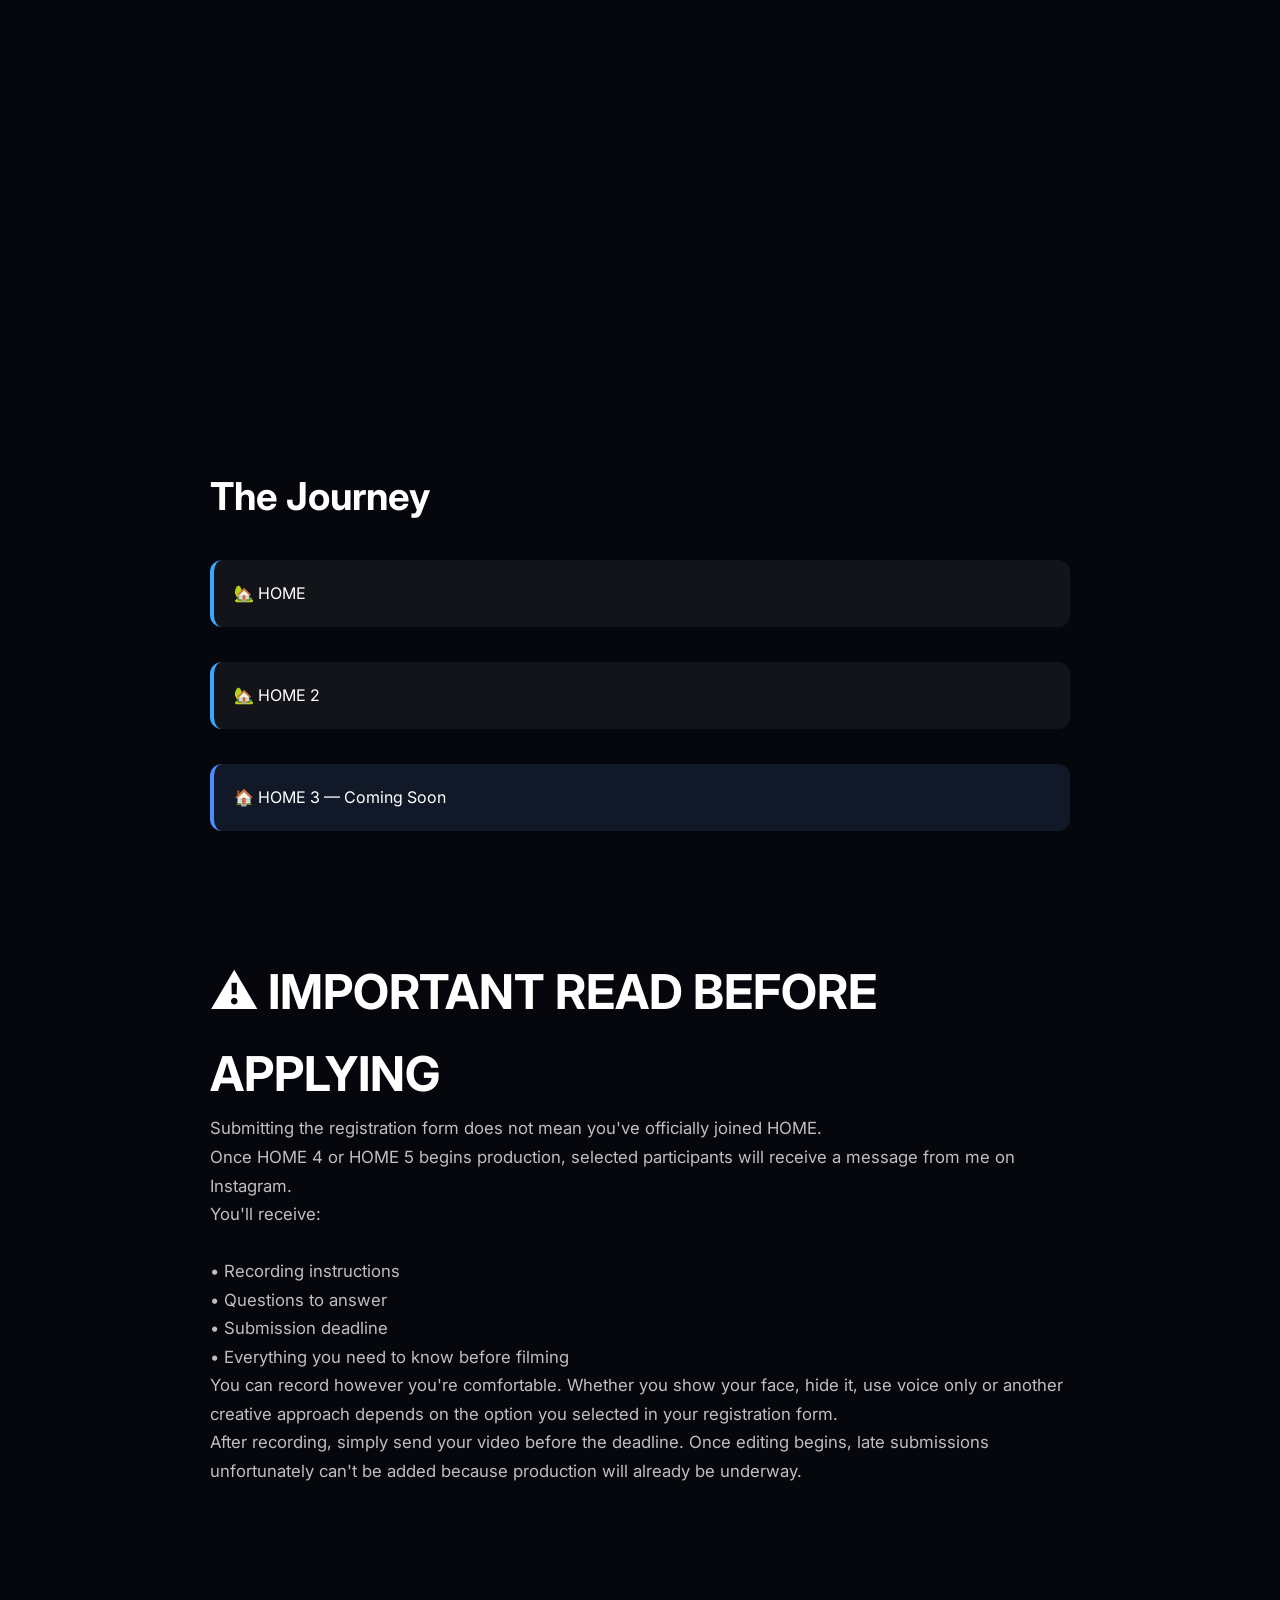
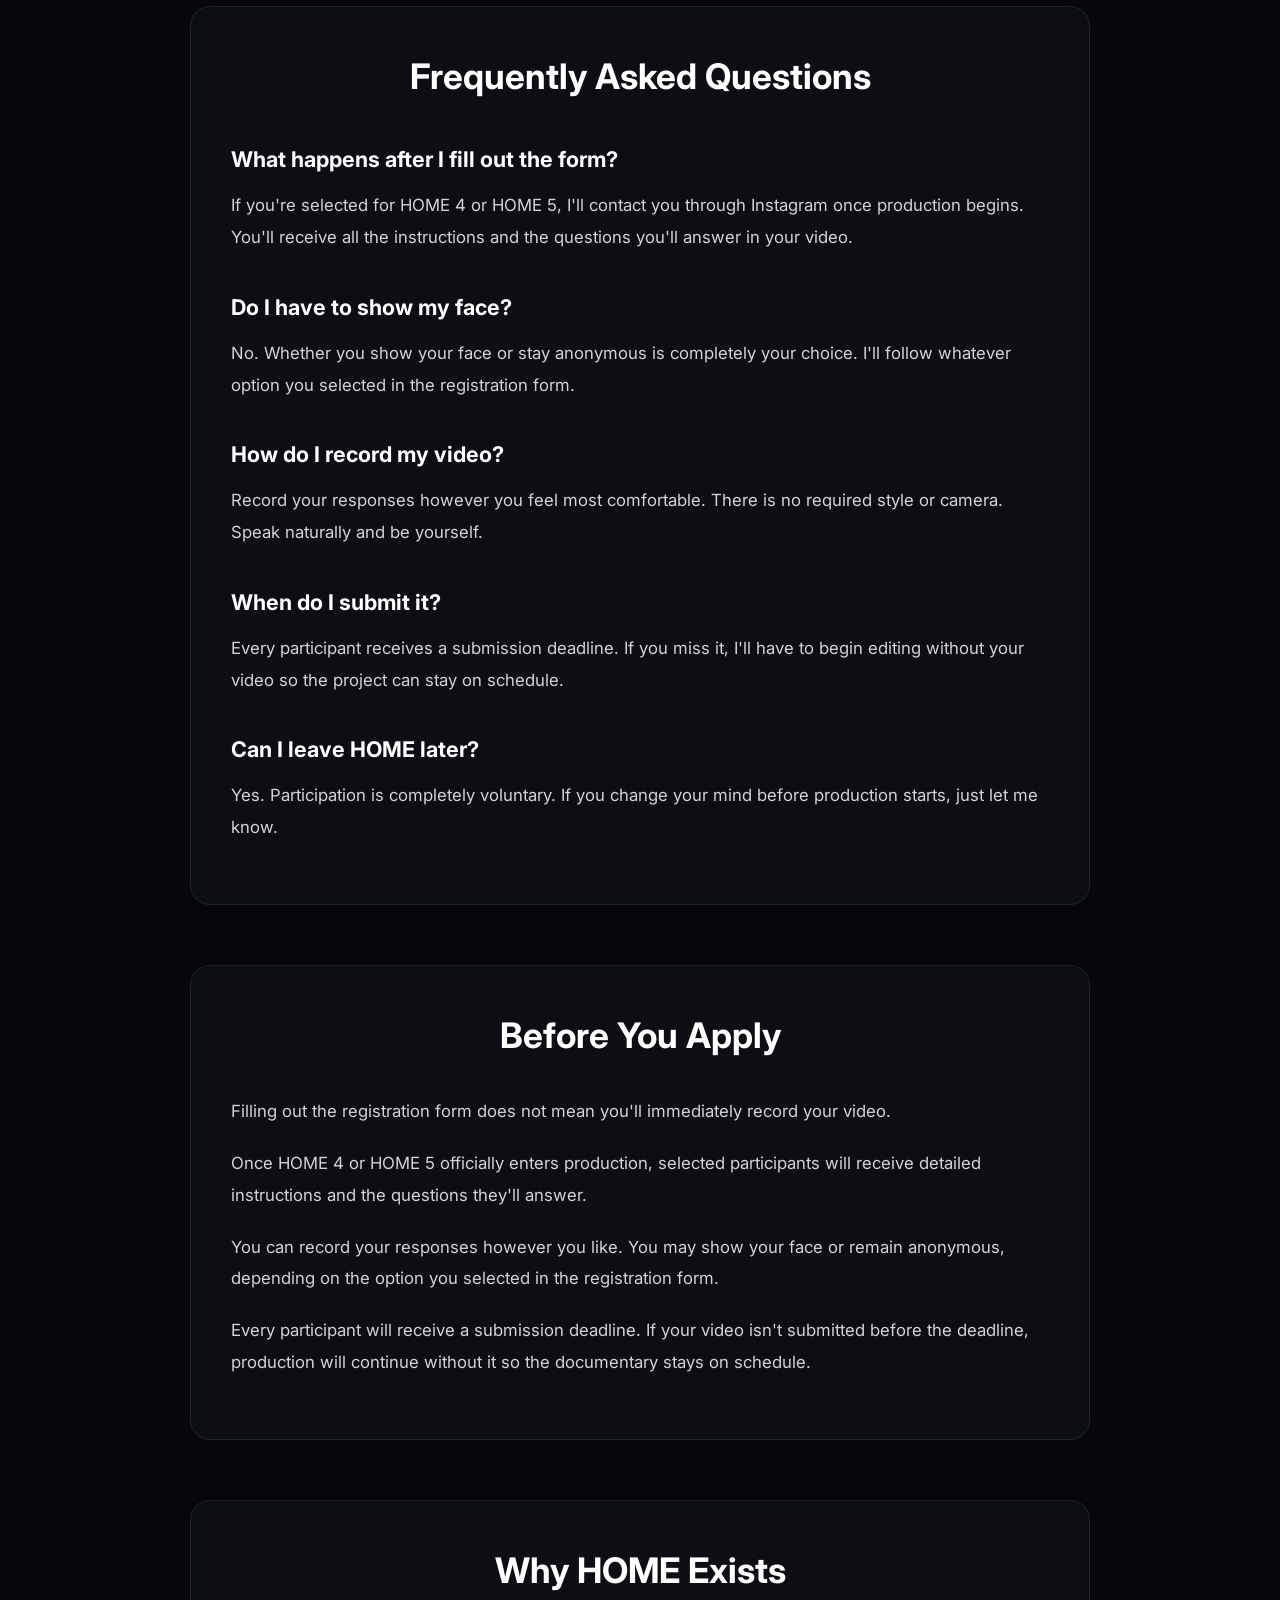
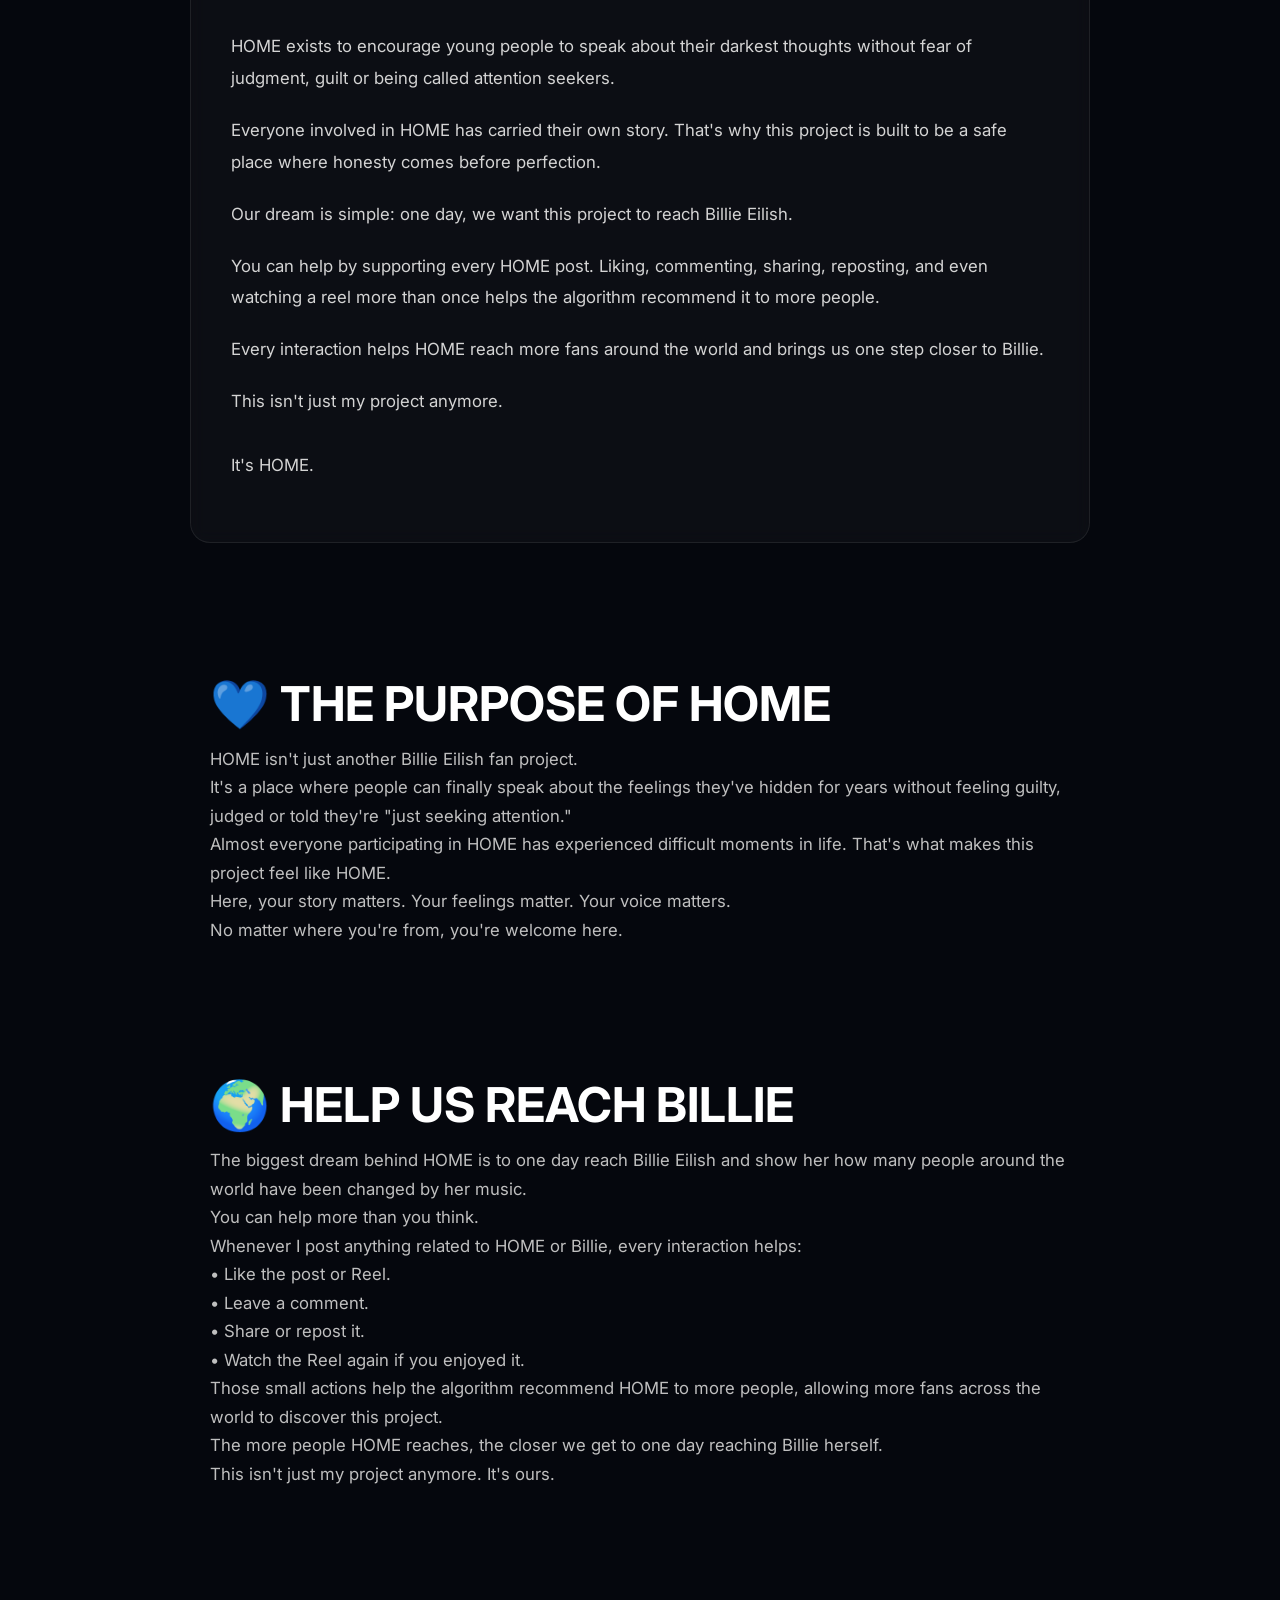
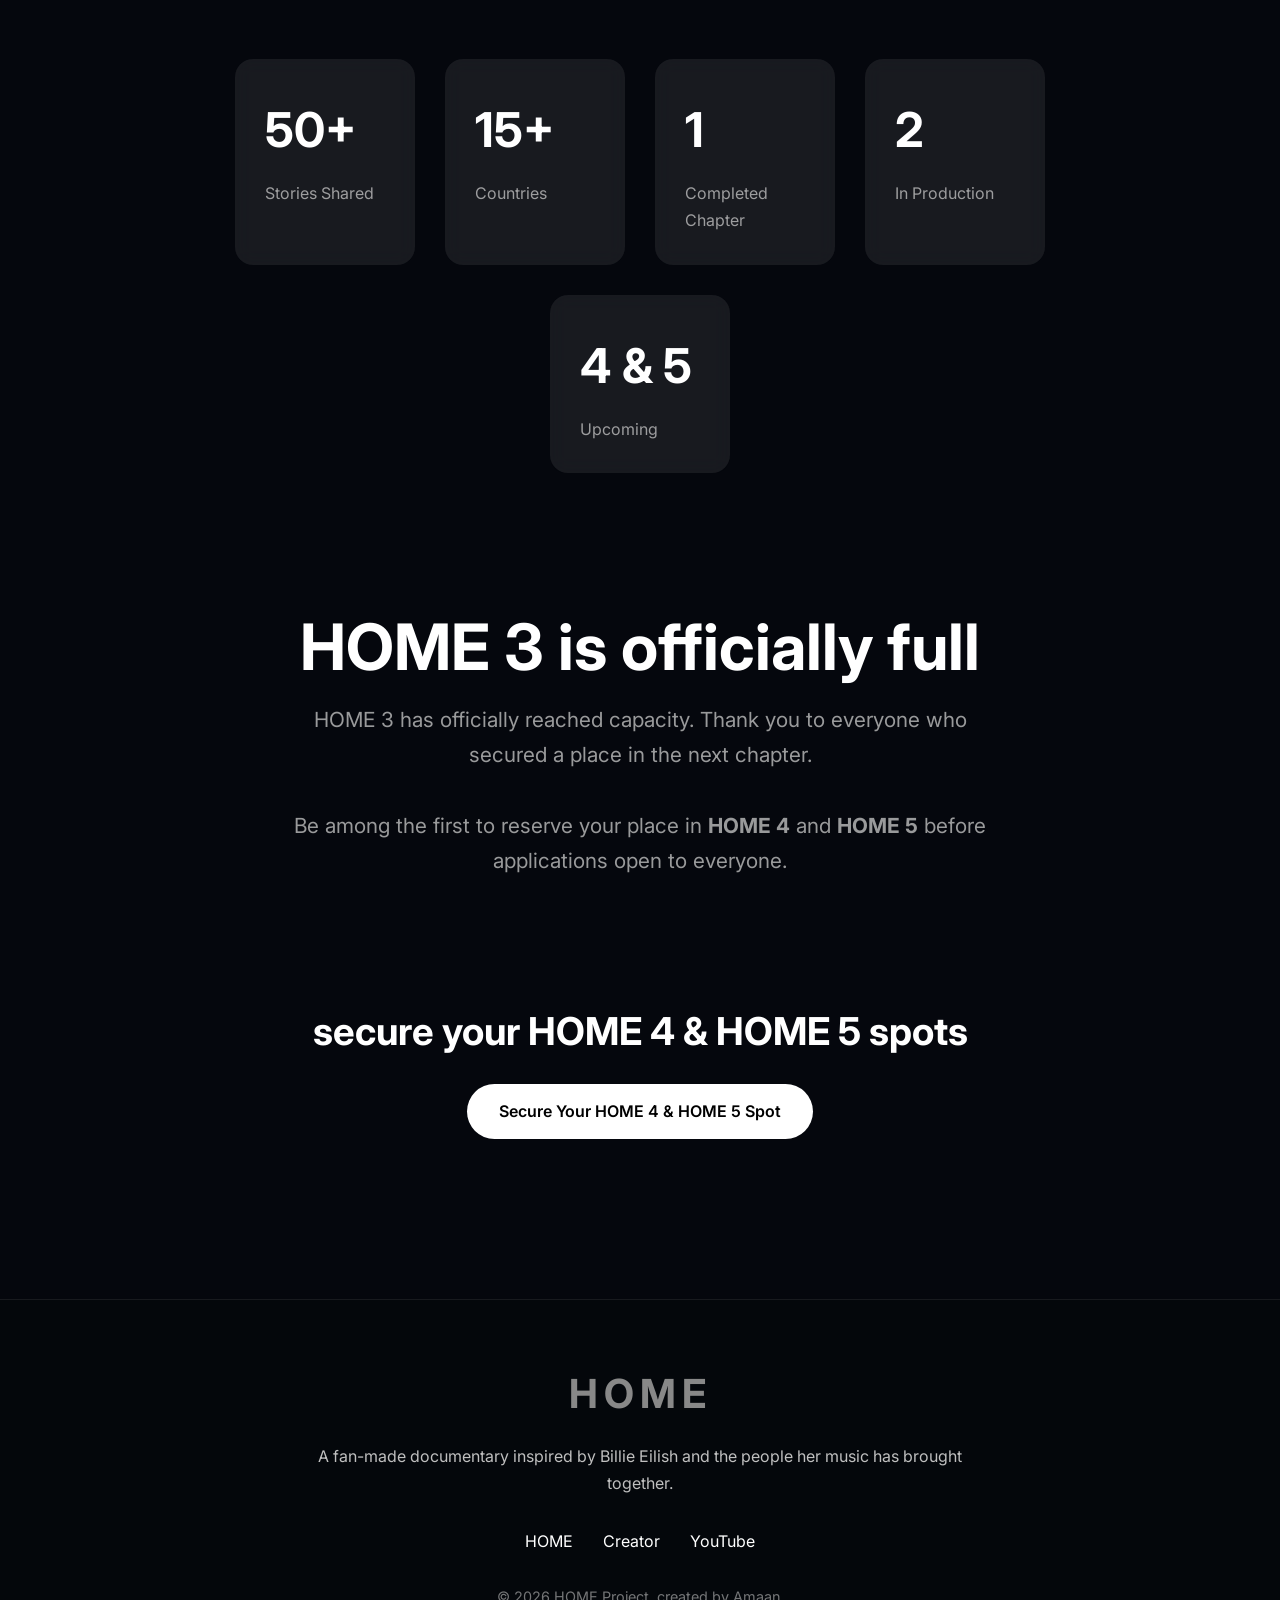
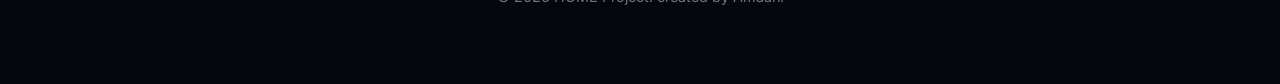
==== commit f2f56ef9: "Update index.html" ====
--- a/index.html
+++ b/index.html
@@ -348,7 +348,6 @@
     </p>
 
     <div class="footer-links">
-      <div class="footer-links">
     <a href="https://www.instagram.com/thereforeiamaan/" target="_blank">HOME</a>
 
     <a href="https://www.instagram.com/dinxmight_19/" target="_blank">Creator</a>
--- a/style.css
+++ b/style.css
@@ -272,3 +272,57 @@
     color:#6eb8ff;
 }
 
+.footer{
+    margin-top:100px;
+    padding:60px 20px;
+    text-align:center;
+    background:#04070b;
+    border-top:1px solid rgba(255,255,255,.08);
+}
+
+.footer h2{
+    font-size:2.5rem;
+    letter-spacing:6px;
+    margin-bottom:15px;
+}
+
+.footer p{
+    max-width:700px;
+    margin:15px auto;
+    color:#bfbfbf;
+}
+
+.footer-links{
+    display:flex;
+    justify-content:center;
+    gap:30px;
+    margin:30px 0;
+    flex-wrap:wrap;
+}
+
+.footer-links a{
+    color:white;
+    text-decoration:none;
+    transition:.3s;
+}
+
+.footer-links a:hover{
+    color:#6eb8ff;
+}
+
+.copyright{
+    opacity:.6;
+    font-size:.9rem;
+}
+
+@media (max-width:768px){
+
+    .nav-links{
+        display:grid;
+        grid-template-columns:repeat(2,1fr);
+        gap:15px;
+        width:100%;
+        text-align:center;
+    }
+
+}
